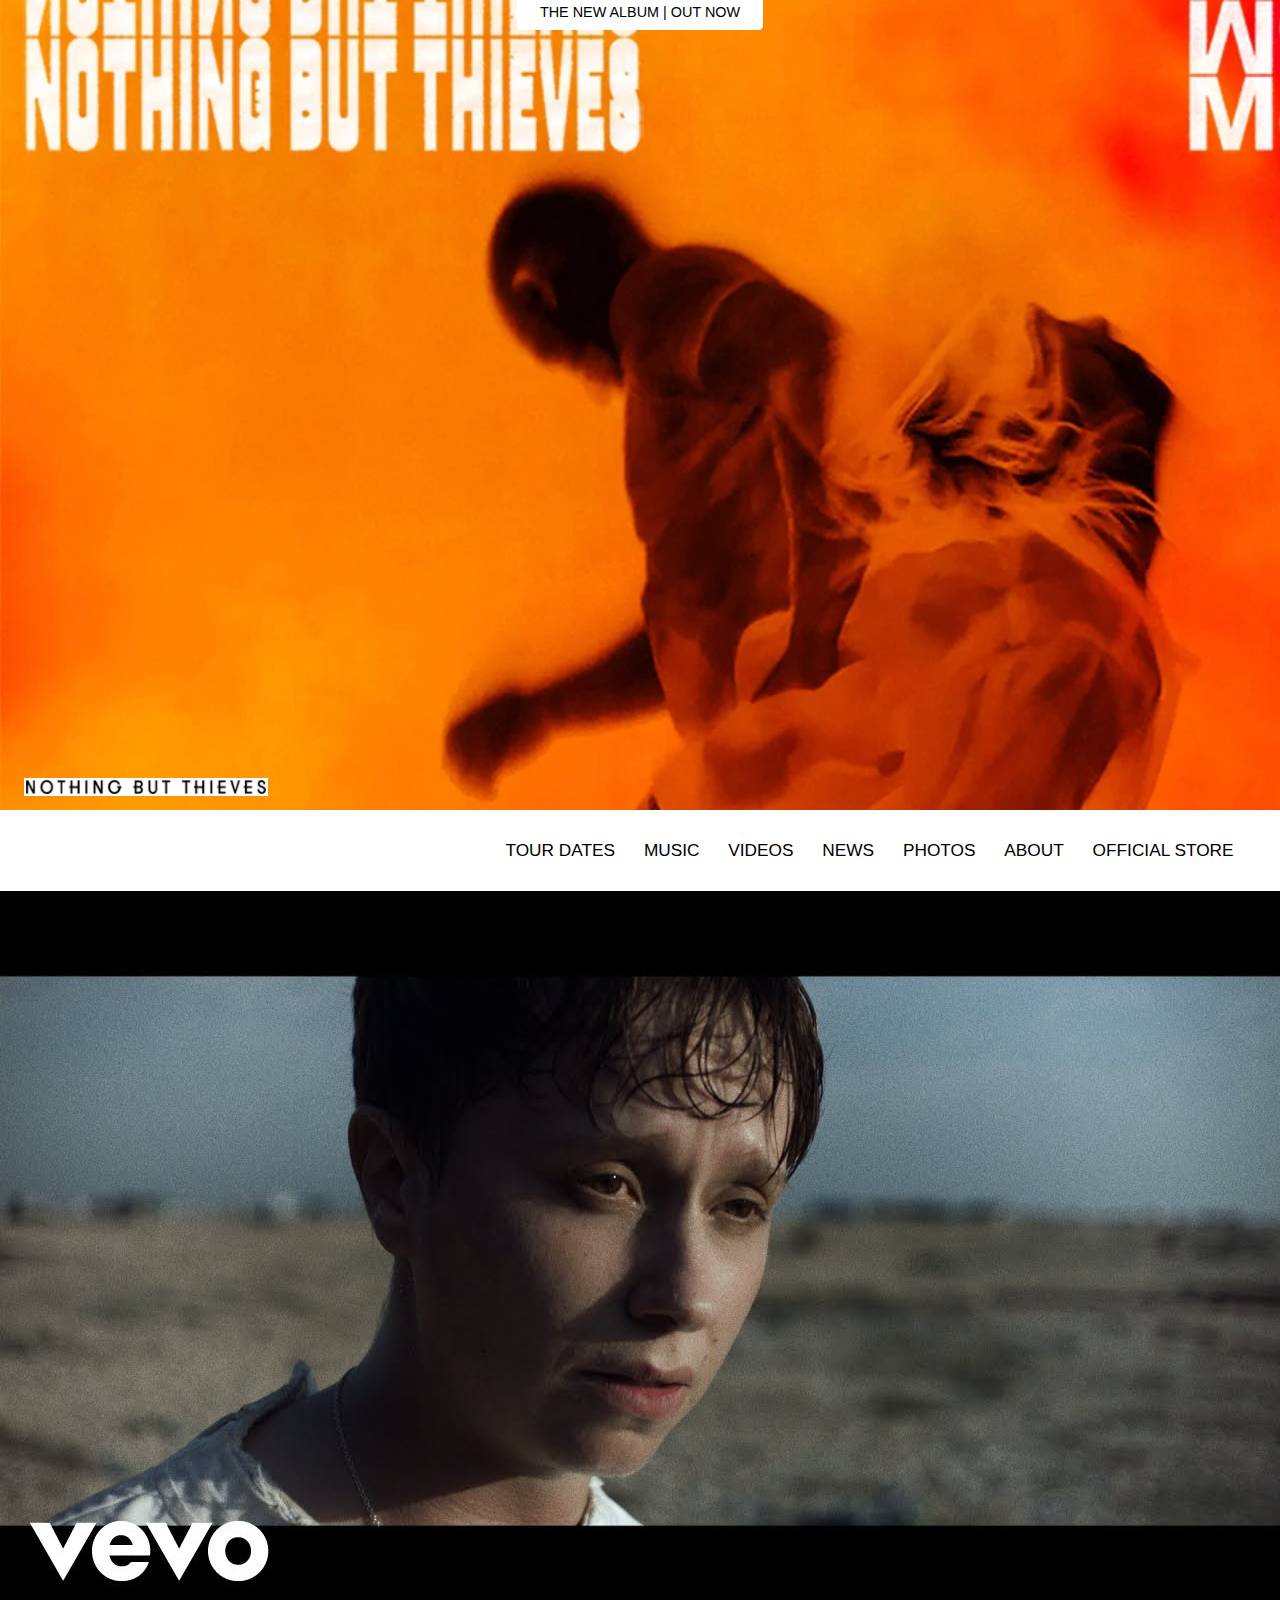
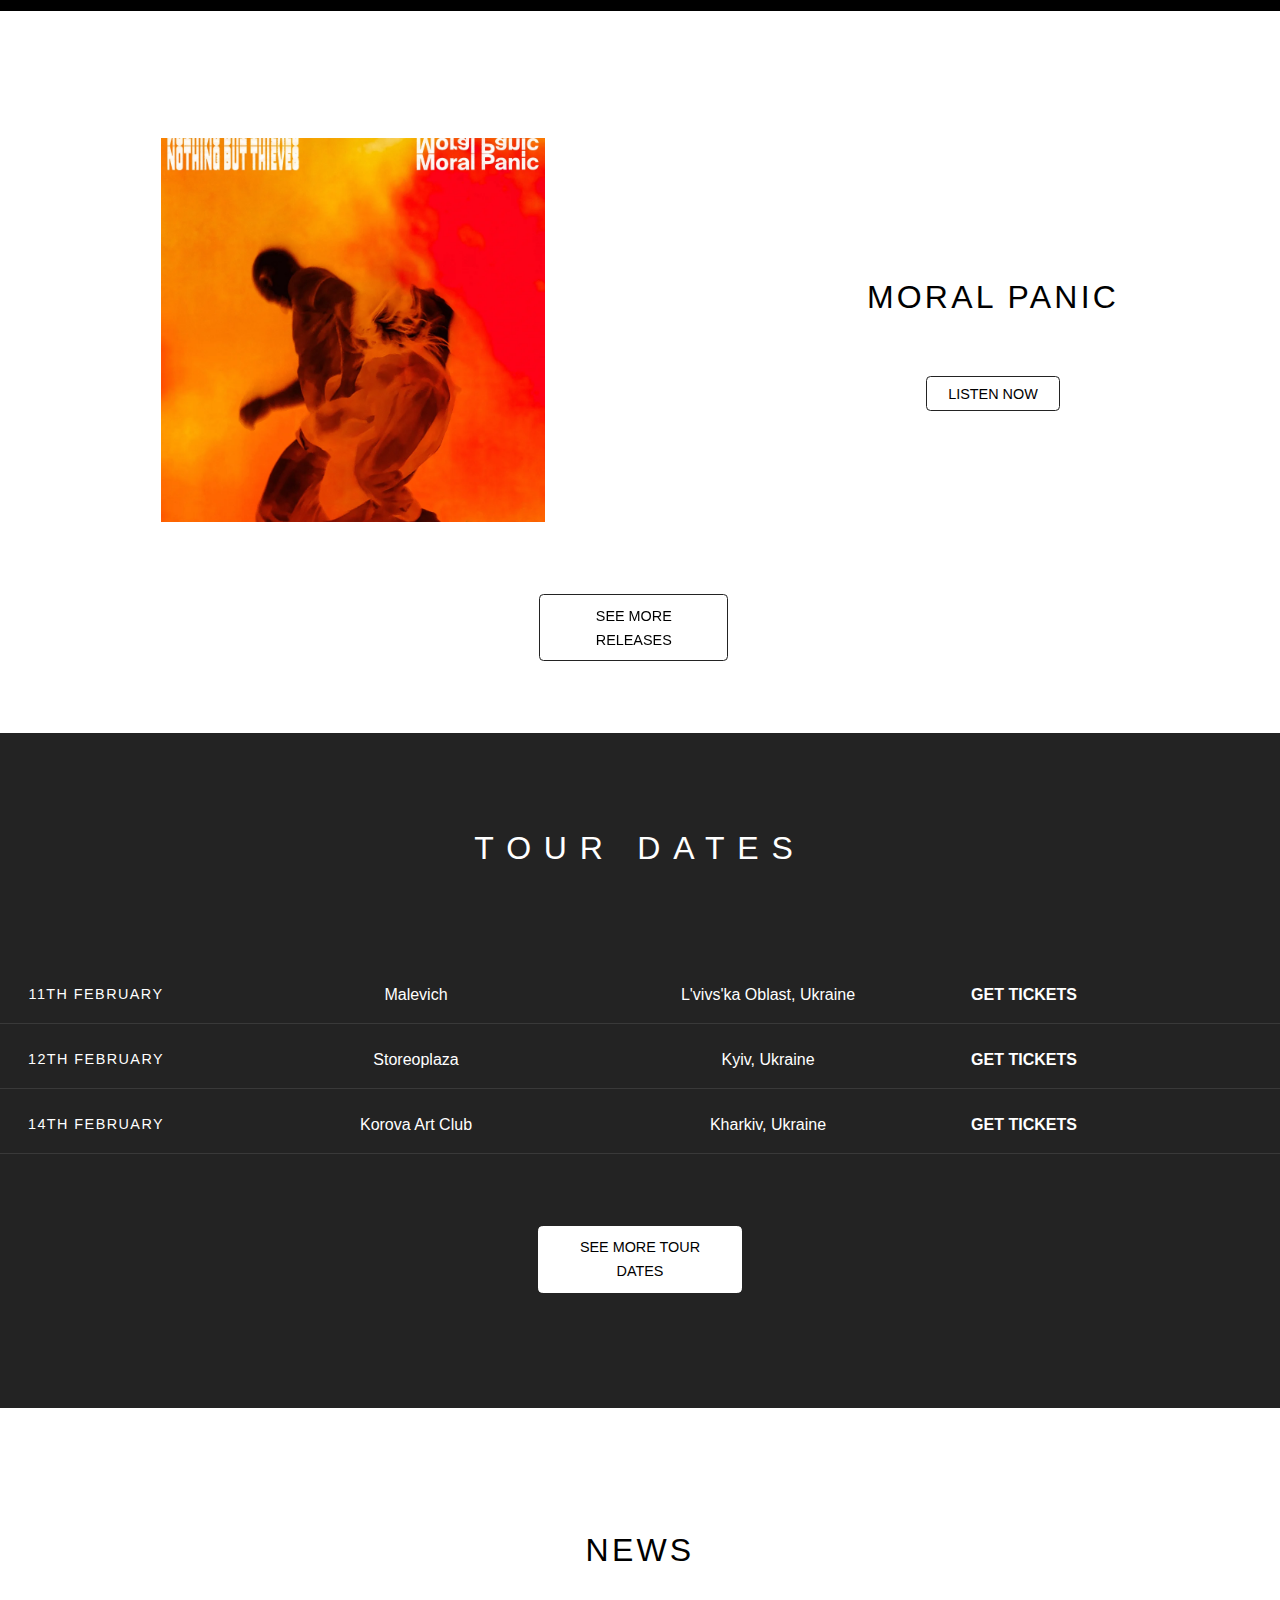
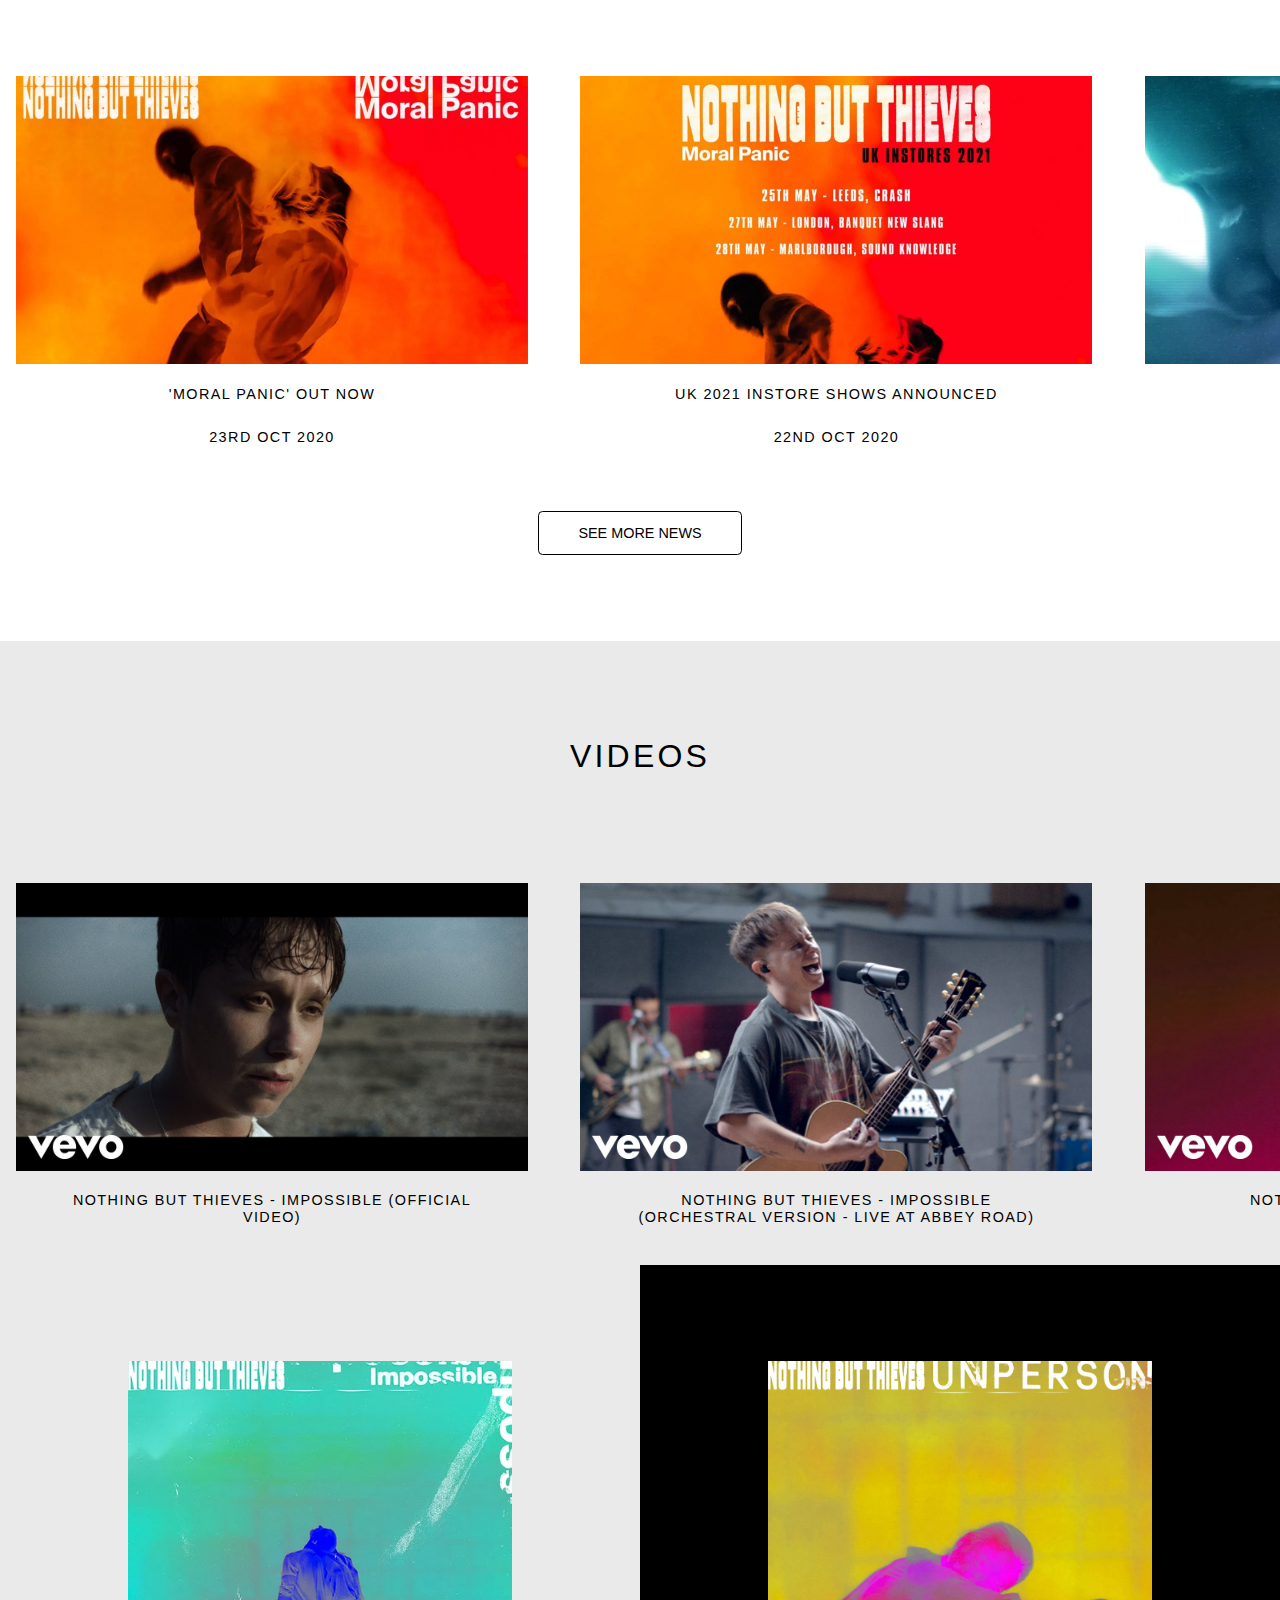
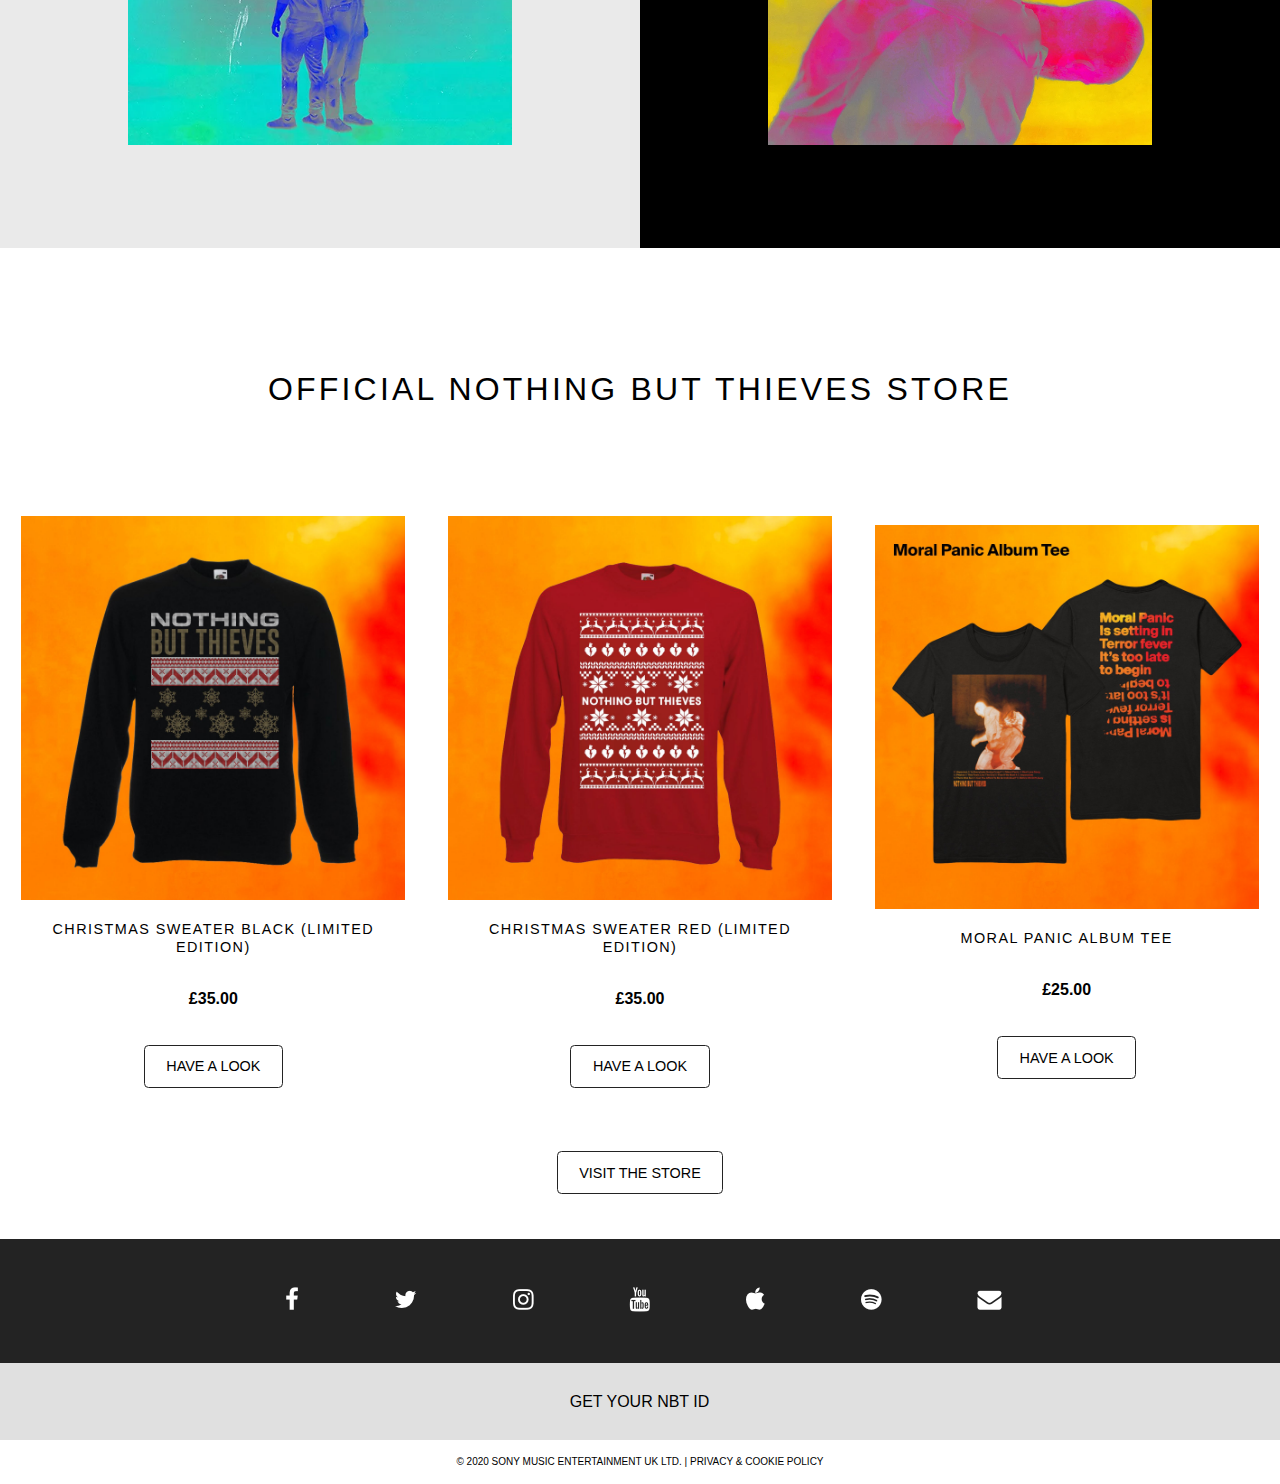
==== index.html @ bc72dc42 "Add files via upload" ====
<!doctype html>
<html lang="nl">
	
<head>
	<meta charset="UTF-8">
	<meta name="author" content="jouw naam">
	<meta name="viewport" content="width=device-width, initial-scale=1">
	
	<title>Nothing But Thieves | The Official Website</title>
	<link href="styles/style.css" rel="stylesheet">
	<link href="//db.onlinewebfonts.com/c/ab5835bc2eba54dbb5012336606a5edc?family=WoodfordBournePROW01-Rg" rel="stylesheet" type="text/css"/>
	<link href="//db.onlinewebfonts.com/c/a9fb206b2885ac22d2d6c9dc4a789ace?family=WoodfordBournePROW01-Light" rel="stylesheet" type="text/css"/>
</head>

<body>
	<main id="homepagina">
		<ul>
			<li><a href="#">THE NEW ALBUM | OUT NOW</a></li>
			<li><a href="#">LIVE AT THE WAREHOUSE TICKETS</a></li>
			<li><a href="#">MORAL PANIC TOUR TICKETS</a></li>
		</ul>
		<header>
			<a href="index.html"><img src="./images/logo.png" alt=""></a>
			<nav>
				<button></button>
				<ul>
				<li><a href="#">TOUR DATES</a></li>
				<li><a href="music.html">MUSIC</a></li>
				<li><a href="#">VIDEOS</a></li>
				<li><a href="#">NEWS</a></li>
				<li><a href="#">PHOTOS</a></li>
				<li><a href="#">ABOUT</a></li>
				<li><a href="#">OFFICIAL STORE</a></li>
			</ul>
			</nav>
		</header>
		<a href="#">
			<img src="./images/video-img.jpg" alt="">
		</a>
		<article>
			<img src="./images/moral-panic.webp" alt="">
				<div class="tekst-button">
					<h2 class="h2-home">MORAL PANIC</h2>
						<a href="#">LISTEN NOW</a>
				</div>
		</article>
		<a href="#">SEE MORE RELEASES</a>
		<section>
			<h2 class="h2-home">TOUR DATES</h2>
				<a href="#">
					<ul>
						<li><time datetime="2021-02-11">11TH FEBRUARY</time></li>
						<li>Malevich</li>
						<li>L'vivs'ka Oblast, Ukraine</li>
						<li>GET TICKETS</li>
					</ul>
				</a>
				<a href="#">
					<ul>
						<li><time datetime="2021-02-12">12TH FEBRUARY</time></li>
						<li>Storeoplaza</li>
						<li>Kyiv, Ukraine</li>
						<li>GET TICKETS</li>
					</ul>
				</a>
				<a href="#">
					<ul>
						<li><time datetime="2021-02-14">14TH FEBRUARY</time></li>
						<li>Korova Art Club</li>
						<li>Kharkiv, Ukraine</li>
						<li>GET TICKETS</li>
					</ul>
				</a>
				<a  class="tour-dates-more" href="#">SEE MORE TOUR DATES</a>
		</section>
		<section>
			<h2 class="h2-home">NEWS</h2>
				<div>
					<article>
						<img src="./images/news-moral-panic.webp" alt="">
							<h3>'MORAL PANIC' OUT NOW</h3>
								<time datetime="2020-10-23">23RD OCT 2020</time>
					</article>
					<article>
						<img src="./images/news-instore-shows.webp" alt="">
							<h3>UK 2021 INSTORE SHOWS ANNOUNCED</h3>
								<time datetime="2020-10-22">22ND OCT 2020</time>
					</article>
					<article>
						<img src="./images/news-phobia.webp" alt="">
							<h3>'PHOBIA' OUT NOW</h3>
								<time datetime="2020-10-16">16TH OCT 2020</time>
					</article>
					<article>
						<img src="./images/news-live.webp" alt="">
							<h3>'LIVE AT THE WAREHOUSE' LIVESTREAM SHOWS ON SALE NOW</h3>
								<time datetime="2020-10-12">12TH OCT 2020</time>
					</article>
					<article>
						<img src="./images/news-impossible.webp" alt="">
							<h3>IMPOSSIBLE (ORCHESTRAL VERSION - LIVE AT ABBEY ROAD)</h3>
								<time datetime="2020-10-02">2ND OCT 2020</time>
					</article>
					<article>
						<img src="./images/news-tour.webp" alt="">
							<h3>THE MORAL PANIC TOUR 2021 - GENERAL SALE NOW ON</h3>
								<time datetime="2020-09-18">18TH SEP 2020</time>
					</article>
				</div>
				<a class="link-more" href="#">SEE MORE NEWS</a>
		</section>
		<section>
			<h2 class="h2-home">VIDEOS</h2>
				<div>
					<article>
						<img src="./images/video-img.jpg" alt="">
							<h3>NOTHING BUT THIEVES - IMPOSSIBLE (OFFICIAL VIDEO)</h3>
					</article>
					<article>
						<img src="./images/videos-impossible.jpg" alt="">
							<h3>NOTHING BUT THIEVES - IMPOSSIBLE (ORCHESTRAL VERSION - LIVE AT ABBEY ROAD)</h3>
					</article>
					<article>
						<img src="./images/videos-unperson.jpg" alt="">
							<h3>NOTHING BUT THIEVES - UNPERSON</h3>
					</article>
					<article>
						<img src="./images/videos-real.jpg" alt="">
							<h3>NOTHING BUT THIEVES - REAL LOVE SONG</h3>
					</article>
					<article>
						<img src="./images/videos-is.jpg" alt="">
							<h3>NOTHING BUT THIEVES - IS EVERYBODY GOING CRAZY?</h3>
					</article>
					<article>
						<img src="./images/videos-particles.jpg" alt="">
							<h3>NOTHING BUT THIEVES - PARTICLES</h3>
					</article>
					<article>
						<img src="./images/videos-sorry.jpg" alt="">
							<h3>NOTHING BUT THIEVES - SORRY</h3>
					</article>
					<article>
						<img src="./images/videos-amsterdam.jpg" alt="">
							<h3>NOTHING BUT THIEVES - AMSTERDAM</h3>
					</article>
					<article>
						<img src="./images/videos-im.jpg" alt="">
							<h3>NOTHING BUT THIEVES - I'M NOT MADE BY DESIGN (LIVE AT BRIXTON ACADEMY)</h3>
					</article>
					<article>
						<img src="./images/videos-forever.jpg" alt="">
							<h3>NOTHING BUT THIEVES - FOREVER & EVER MORE</h3>
					</article>
					<article>
						<img src="./images/videos-amsterdam-live.jpg" alt="">
							<h3>NOTHING BUT THIEVES - AMSTERDAM (LIVE AT DINGWALLS)</h3>
					</article>
					<article>
						<img src="./images/videos-excuse.jpg" alt="">
							<h3>NOTHING BUT THIEVES - EXCUSE ME</h3>
					</article>
					<article>
						<img src="./images/videos-if.jpg" alt="">
							<h3>NOTHING BUT THIEVES - IF I GET HIGH</h3>
					</article>
					<article>
						<img src="./images/videos-trip.jpg" alt="">
							<h3>NOTHING BUT THIEVES - TRIP SWITCH</h3>
					</article>
					<article>
						<img src="./images/videos-itch.jpg" alt="">
							<h3>NOTHING BUT THIEVES - ITCH</h3>
					</article>
					<article>
						<img src="./images/videos-ban.jpg" alt="">
							<h3>NOTHING BUT THIEVES - BAN ALL THE MUSIC</h3>
					</article>
					<article>
						<img src="./images/videos-graveyard.jpg" alt="">
							<h3>NOTHING BUT THIEVES - GRAVEYARD WHISTLING</h3>
					</article>
				</div>
		</section>
		<div class="twee-images">
			<div class="img-een">
				<img src="./images/img-impossible.webp" alt="">
			</div>
			<div class="img-twee">
				<img src="./images/img-unperson.webp" alt="">
			</div>
		</div>
		<section>
			<h2 class="h2-home">OFFICIAL NOTHING BUT THIEVES STORE</h2>
				<ul>
					<li>
						<img src="./images/shop-kerst.jpg" alt="Zwarte kersttrui">
							<h3>CHRISTMAS SWEATER BLACK (LIMITED EDITION)</h3>
								<p>£35.00</p>
									<a href="#">HAVE A LOOK</a>
					</li>
					<li>
						<img src="./images/shop-kerst-rood.jpg" alt="Rode kersttrui">
							<h3>CHRISTMAS SWEATER RED (LIMITED EDITION)</h3>
								<p>£35.00</p>
									<a href="#">HAVE A LOOK</a>
					</li>
					<li>
						<img src="./images/shop-shirts.jpg" alt="Shirts">
							<h3>MORAL PANIC ALBUM TEE</h3>
								<p>£25.00</p>
									<a href="#">HAVE A LOOK</a>
					</li>
				</ul>
			<a class="link-more" href="#">VISIT THE STORE</a>
		</section>
		<script src="./scripts/script.js"></script>
	</main>
	<footer>
		<div><img src="./images/footer.png" alt="">
		</div>
		<a href="#">GET YOUR NBT ID</a>
		<p>© 2020 SONY MUSIC ENTERTAINMENT UK LTD. | PRIVACY & COOKIE POLICY</p>
	</footer>
</body>
	
</html>
---- styles/style.css ----
CSS Document
/* Voor alle pagina's */

*, *::after, *::before {
  box-sizing:border-box;  
  margin: 0;
  padding: 0;
}

/* font */

@font-face {
  font-family: "Woodford Bourne"; 
  src: url("//db.onlinewebfonts.com/t/ab5835bc2eba54dbb5012336606a5edc.eot"); 
  src: url("//db.onlinewebfonts.com/t/ab5835bc2eba54dbb5012336606a5edc.eot?#iefix") format("embedded-opentype"), 
  url("//db.onlinewebfonts.com/t/ab5835bc2eba54dbb5012336606a5edc.woff2") format("woff2"), 
  url("//db.onlinewebfonts.com/t/ab5835bc2eba54dbb5012336606a5edc.woff") format("woff"), 
  url("//db.onlinewebfonts.com/t/ab5835bc2eba54dbb5012336606a5edc.ttf") format("truetype"), 
  url("//db.onlinewebfonts.com/t/ab5835bc2eba54dbb5012336606a5edc.svg#WoodfordBournePROW01-Rg") format("svg"); }

  @font-face {font-family: "Woodford Bourne Thin"; 
    src: url("//db.onlinewebfonts.com/t/a9fb206b2885ac22d2d6c9dc4a789ace.eot"); 
    src: url("//db.onlinewebfonts.com/t/a9fb206b2885ac22d2d6c9dc4a789ace.eot?#iefix") format("embedded-opentype"), 
    url("//db.onlinewebfonts.com/t/a9fb206b2885ac22d2d6c9dc4a789ace.woff2") format("woff2"), 
    url("//db.onlinewebfonts.com/t/a9fb206b2885ac22d2d6c9dc4a789ace.woff") format("woff"), 
    url("//db.onlinewebfonts.com/t/a9fb206b2885ac22d2d6c9dc4a789ace.ttf") format("truetype"), 
    url("//db.onlinewebfonts.com/t/a9fb206b2885ac22d2d6c9dc4a789ace.svg#WoodfordBournePROW01-Light") format("svg"); }

/* einde font */

/* body */

body {
  font-family: 'Woodford Bourne', sans-serif;
  color: black;
  font-size: 1em;
  font-weight: 400;
  position: relative;
  text-align: center;
  line-height: 1.5em;
  -webkit-font-smoothing: antialiased;
  margin: 0;
}

/* einde body */

/* begin header */

#homepagina header {
  position: sticky;
  top: 0;
  display: flex;
  justify-content: space-between;
  align-items: center;
  width: 100vw;
  background: white;
  height: 9vh;
}

header {
  position: fixed;
  top: 0;
  display: flex;
  justify-content: space-between;
  align-items: center;
  width: 100vw;
  background: white;
  height: 9vh;
}

header img {
  max-width: 70vw;
  margin: 1.5em 1.5em 1.5em 1.5em;
}

/* begin nav */

nav ul {
  position: fixed;
  top: 0;
  left: 0;
  width: 100%;
  height: 100%;
  transform:translateX(100%);
  transition: 0.5s;
  display: flex;
  flex-direction: column;
  justify-content: center;
  margin: 0;
  padding: 0;
  background: white;
}

nav button {
  background: none;
  background-image: url('../images/SVG/Button.svg');
  background-repeat: no-repeat;
  border: none;
  appearance: none;
  cursor: pointer;
  position: fixed;
  top: 2vh;
  right: 3vh;
  height: 5vh;
  width: 10vw;
  z-index: 1;
}

nav a {
  display: block;
  line-height: 100%;
  font-size: 1.2em;
  margin: 0.4rem auto;
  padding: 0.5em 0;
}

nav.toonNav ul {
  transform:translateX(0%);
  transition: 0.5s;
}

nav.toonNav button {
  background-image: url('../images/SVG/Kruis.svg');
}

/* codepen Mediaqueries oefening 3 geraadpleegd voor de nav */
/* einde nav */

/* einde header */

a {
  text-decoration: none;
  color: black;
}

img, video {
  max-width: 100%;
  height: auto;
  }

h3 {
  letter-spacing: 0.1em;
  font-family: 'Woodford Bourne Thin', sans-serif;
  font-size: 0.9em;
  font-weight: normal;
  padding: 1em 0 1em 0;
  line-height: 1.22em;
  max-width: 80%;
  text-align: center;
  align-items: center;
  margin: auto;
  margin-bottom: 0.5em;
}

 /* time, datum */

time {
  letter-spacing: 0.1em;
  font-family: 'Woodford Bourne Thin', sans-serif;
  font-size: 0.9em;
  font-weight: normal;
  padding: 1em 0 1em 0;
  line-height: 1.22em;
  max-width: 80%;
  text-align: center;
  align-items: center;
  margin: auto;
  margin-bottom: 0.5em;
}

/* einde time, datum */ 

/* home pagina */

.h2-home {
  letter-spacing: 0.1em;
  font-family: 'Woodford Bourne Thin', sans-serif;
  font-size: 2em; 
  font-weight: lighter;
  padding: 3em 0 2.5em 0;
  line-height: 1.22em;
}

/* slider */

#homepagina > ul:nth-of-type(1) {
  width: 100%;
  overflow-x: scroll;
  white-space: nowrap;
  display: block;
  max-width: 100%;
  padding: 0;
  margin: 0;
}

#homepagina > ul:nth-of-type(1) li {
  height: 90vh;
  display: inline-block;
  margin: 0;
  vertical-align: top;
/* Het element is uitgelijnd met de bovenkant van het hoogste element op de lijn 
Bron:  https://www.w3schools.com/cssref/pr_pos_vertical-align.asp*/
  align-items: center;
}

#homepagina > ul:nth-of-type(1) li a {
  font-family: 'Woodford Bourne Thin', sans-serif;
  border: solid 0.0625em white;
  border-radius: 0.3125em;
  padding: 0.6em 1.5em;
  font-size: 0.9em;
  background: white;
  color: black;
}

#homepagina > ul:nth-of-type(1) li:nth-of-type(1) {
  width: 100%;
  background: url('../images/slider-3.webp');
  background-size: cover;
  background-repeat: no-repeat;
}

#homepagina > ul:nth-of-type(1) li:nth-of-type(2) {
  width: 100%;
  background: url('../images/slider-2.webp');
  background-size: cover;
  background-repeat: no-repeat;
}

#homepagina > ul:nth-of-type(1) li:nth-of-type(3) {
  width: 100%;
  background: url('../images/slider-1.webp');
  background-size: cover;
  background-repeat: no-repeat;
}

/* einde slider */

/* video img */

#homepagina a:nth-of-type(1) img{
  padding: 0 0 7.5em;
}
/* einde video img */

/* homepagina moral panic */

#homepagina > article:nth-of-type(1) img {
  width: 80%;
}

#homepagina > article:nth-of-type(1) h2 {
  margin: 0.75em 0 2em 0;
  padding: 0;
}

#homepagina > article:nth-of-type(1) a {
  font-family: 'Woodford Bourne Thin', sans-serif;
  border: solid 0.0625em #232323;
  border-radius: 0.3125em;
  padding: 0.6em 1.5em;
  font-size: 0.9em;
  margin: 1.25em 0 3.125em 0;
}

/* einde homepagina moral panic */

/* homepagina tour dates */

#homepagina > section:nth-of-type(1) li {
  padding-bottom: 0.5em;
  margin-left: -2em;
}

#homepagina > section:nth-of-type(1) ul li:nth-of-type(4) {
  font-weight: 700;
}


#homepagina section:nth-of-type(4) a {
  display: inline-block;
  max-width: 11em;
  font-family: 'Woodford Bourne Thin', sans-serif;
  border: solid 0.0625em #232323;
  border-radius: 0.3125em;
  padding: 0.6em 1.5em;
  font-size: 0.9em;
  margin: 1.25em 0 3.125em 0;
}

#homepagina > a:nth-of-type(2) {
  font-family: 'Woodford Bourne Thin', sans-serif;
  border: solid 0.0625em #232323;
  border-radius: 0.3125em;
  padding: 0.6em 1.5em;
  font-size: 0.9em;
  display: block;
  position: relative;
  left: 25vw;
  margin: 5em 0;
  width: 10em;
}

.tour-dates-more {
  font-family: 'Woodford Bourne Thin', sans-serif;
  border: solid 0.0625em white;
  border-radius: 0.3125em;
  padding: 0.6em 1.5em;
  font-size: 0.9em;
  background: white;
  color: black;
}

.link-more {
  display: flex;
  flex-direction: column;
  justify-content: center;
  align-content: center;
  align-items: center;
  max-width: 11em;
  font-family: 'Woodford Bourne Thin', sans-serif;
  border: solid 0.0625em black;
  border-radius: 0.3125em;
  padding: 0.6em 1.5em;
  font-size: 0.9em;
  margin: 2em auto;
  margin-bottom: 6em;
}

ul {
    list-style-type: none;
  }

#homepagina section:nth-of-type(4) ul {
  padding: 0;
  margin: 0;
}

 li{
  overflow: hidden;
  padding-left: 0;
}

#homepagina > section:nth-of-type(2) div, #homepagina > section:nth-of-type(3) div {
  overflow-x: scroll;
  white-space: nowrap;
  display: block;
  flex-direction: column;
  width:100%;
  max-width: 100vw;
  padding: 0 0 1em 0;
}

#homepagina > section:nth-of-type(3) {
  background: rgb(234, 234, 234);
}

.videos img {
  width: 90%;
}

.img-een {
  background: rgb(234, 234, 234);
}

.img-een img {
  margin: 8em 2em 6em 2em;
  max-width: 80%;
}

.img-twee {
  background: black;
}

.img-twee img {
  margin: 6em 2em 6em 2em;
  max-width: 80%;
}

#homepagina > section:nth-of-type(3) div article {
  display: inline-block;
  margin: 0 2em;
  vertical-align: top;
  align-items: center;
  margin-left: 1em;
}

#homepagina section:nth-of-type(2) article, #homepagina section:nth-of-type(3) article {
  display: inline-block;
  margin: 0 2em;
  vertical-align: top;
  align-items: center;
  margin-left: 1em;
}

#homepagina section:nth-of-type(2) article img, #homepagina section:nth-of-type(3) article img {
  max-width: 100%;
}

#homepagina section:nth-of-type(2) article h3, #homepagina section:nth-of-type(3) article h3 {
  white-space: initial;
}

::-webkit-scrollbar {
  width: 0.5em;
}

::-webkit-scrollbar-thumb {
  background: #232323;
}

::-webkit-scrollbar-track {
  background: white;
}

#homepagina section:nth-of-type(4) p {
  font-weight: bold;
  font-size: 1em;
}

footer {
  position: static;
  bottom: 0;
  right: 0;
  left: 0;
}
footer div {
  background: #232323;
  width: 100%;
}

.footer img {
  border: none;
}

footer a {
  background: #e0e0e0;
  max-width: 100%;
  text-align: center;
  display: flex;
  justify-content: center;
  align-items: center;
  padding: 27px 30px 26px 29px;
  font-size: 1em;
  font-style: normal;
  font-weight: 400;
}

footer p {
  text-align: center;
  font-size: 0.625em;
}

/* music pagina */

.onder-elkaar {
  display: flex;
  flex-direction: column;
  align-items: center;
}

#music-pagina > section:nth-of-type(1) {
  background: rgb(234, 234, 234);
  text-align: center;
  border-bottom: 1px solid #695340;
}

#music-pagina > section:nth-of-type(1) img {
  max-width: 80%;
}

#music-pagina > section:nth-of-type(2) {
  background: rgb(234, 234, 234);
  text-align: center;
}

#music-pagina > section:nth-of-type(2) img {
  max-width: 80%;
}

#music-pagina > section:nth-of-type(2) article {
  border-bottom: 1px solid #695340;
}

.h2-music {
  letter-spacing: 0.4em;
  font-family: 'Woodford Bourne Thin', sans-serif;
  font-size: 2em;
  font-weight: normal;
  padding: 5em 0 2.5em 0;
  line-height: 1.22em;
}

.h2-music-kleiner {
  letter-spacing: 0.1em;
  font-family: 'Woodford Bourne Thin', sans-serif;
  font-size: 1.9em;
  font-weight: normal;
  padding: 0;
  margin: 0.75em 0 2em 0;
  line-height: 1.22em;
}

.listen-music {
  font-family: 'Woodford Bourne Thin', sans-serif;
  border: solid 0.0625em #232323;
  border-radius: 0.3125em;
  padding: 0.6em 1.5em;
  font-size: 0.9em;
  margin: 1.25em 0 3.125em 0;
  background: white;
  max-width: 11em;
}

#music-pagina section:nth-of-type(1) img {
  width: 80vw;
}

ol {
  align-items: center;
  padding: 0 0 1.25em 0;
  font-family: 'Woodford Bourne', sans-serif;
  font-style: normal;
  font-size: 0.94em;
  font-weight: 400;
}

ol li {
  list-style-position: inside;
}

#music-pagina section {
  background: rgb(234, 234, 234);
  display: block;
}

#music-pagina section:nth-of-type(1) article {
  display: flex;
  flex-wrap: wrap;
  align-items: center;
  margin-bottom: 1em;
}

@media (max-width: 991px) {
 
  #homepagina header {
  position: fixed;
  top: 0;
  display: flex;
  justify-content: space-between;
  align-items: center;
  width: 100vw;
  background: white;
  height: 9vh;
  }

  /* homepagina tour dates */

  #homepagina > section:nth-of-type(1) {
    display: flex;
    flex-direction: column;
    width: 100%;
    background: #232323;
    color: white;
    font-family: 'Woodford Bourne', sans-serif;
    font-weight: 400;
    height: 110vh;
  }

  #homepagina > section:nth-of-type(1) ul {
    color: white;
    max-width: 100%;
    border-bottom: 0.001em solid rgba(124, 124, 124, 0.25);
  }

  /* einde homepagina tour dates */

  #music-pagina section:nth-of-type(1) article {
    justify-content: center;
    align-content: space-between;
  }

  #music-pagina section:nth-of-type(2) article {
    display: flex;
    flex-direction: column;
    justify-content: center;
    align-content: space-between;
    align-items: center;
    margin-bottom: 1em;
  }

  #homepagina > article:nth-of-type(1) {
    display: flex;
    flex-direction: column;
    justify-content: center;
    align-content: space-between;
    align-items: center;
    margin-bottom: 1em;
  }

  #music-pagina section:nth-of-type(2) img {
    min-width: 50vw;
  }

  #homepagina > article:nth-of-type(1) img {
     min-width: 50vw;
  }  

  #homepagina section:nth-of-type(2) article, #homepagina section:nth-of-type(3) article {
    width: 90%;
  }

  .twee-images {
    display: flex;
    flex-direction: column;
  }

  #homepagina section:nth-of-type(4) ul {
    display: flex;
    flex-direction: column;
    justify-content: center;
    align-content: center;
    align-items: center;
  }

  #homepagina section:nth-of-type(4) img {
    max-width: 85%;
  }

  .tour-dates-more {
    display: flex;
    flex-direction: column;
    justify-content: center;
    align-content: center;
    align-items: center;
    margin: auto; 
    max-width: 11em;
  }

  #homepagina > ul:nth-of-type(1) li a {
    display: flex;
    flex-flow: column wrap;
    justify-content: center;
    align-content: center;
    align-items: center;
  }

  .footer-img {
    min-width: 100%;
  }

  #music-pagina section:nth-of-type() img {
    min-width: 50vw;
  }
}

@media (min-width: 992px) {
  header img {
    padding-left: 2em;
  }

  /* begin nav */
  
  nav {
    order: 0;
    padding-right: 2em;
  }
  
  nav button {
   display: none; 
  }
  
  nav ul {
    position: relative;
    transform:translateX(0);
    display: flex;
    flex-direction: row;
    justify-content: space-between;
    background: none;
    padding: 0;
    font-size: 0.9em;
  }

  nav ul li {
    padding: 1em;
  }

  /* codepen Mediaqueries oefening 3 geraadpleegd voor de nav */
  /* einde nav */

  /* homepagina tour dates */

  #homepagina section:nth-of-type(1) {
    background: #232323;
    color: white;
    height: 75vh;
  }

  #homepagina section:nth-of-type(1) h2 {
    letter-spacing: 0.4em;
  }

  #homepagina section:nth-of-type(1) ul {
    color: white;
    display: flex;
    flex-direction: row;
    font-family: 'Woodford Bourne', sans-serif;
    font-weight: 400;
    padding: 0.5em 0;
    border-bottom: 0.001em solid rgba(124, 124, 124, 0.25);
  }

  #homepagina section:nth-of-type(1) ul li:nth-of-type(1) {
    width: 20%;
    order: 1;
  }

  #homepagina section:nth-of-type(1) ul li:nth-of-type(2) {
    width: 35%;
    order: 2;
  }

  #homepagina section:nth-of-type(1) ul li:nth-of-type(3) {
    width: 25%;
    order: 3;
  }

  #homepagina section:nth-of-type(1) ul li:nth-of-type(4) {
    width: 20%;
    order: 4;
  }

  /* einde homepagina tour dates */


  #homepagina > ul:nth-of-type(1) li:nth-of-type(1) {
    width: 100%;
    background: url('../images/slider1-landscape.webp');
    background-size: cover;
    background-repeat: no-repeat;
  }
  
  #homepagina > ul:nth-of-type(1) li:nth-of-type(2) {
    width: 100%;
    background: url('../images/slider2-landscape.jpg');
    background-size: cover;
    background-repeat: no-repeat;
  }
  
  #homepagina > ul:nth-of-type(1) li:nth-of-type(3) {
    width: 100%;
    background: url('../images/slider3-landscape.webp');
    background-size: cover;
    background-repeat: no-repeat;
  }

  #homepagina > article:nth-of-type(1) {
    display: flex;
    flex-direction: row;
    justify-content: space-around;
    align-content: center;
    align-items: center;
    margin-bottom: 1em;
  }

  #homepagina > article:nth-of-type(1) img {
    max-width: 30%;
  }

  #homepagina > a:nth-of-type(1) img{
    min-width: 100%;
  }

  #homepagina > a:nth-of-type(2) {
    display: block;
    left: calc(50% - 7em);
  }

  .tour-dates-more {
    display: flex;
    flex-direction: column;
    justify-content: center;
    align-content: center;
    align-items: center;
    margin: auto;
    margin-top: 5em;
    max-width: 11em;
  }

  .twee-images {
    width: 100%;
    height: auto;
    display: flex;
    flex-direction: row;
    flex-wrap: nowrap;
    justify-content: center;
    align-content: center;
  }

  .img-een, .img-twee {
    width: 80%;
  }

  .twee-images img {
    width: 60%;
    margin: 6em 2em 6em 2em;
  }

  #homepagina section:nth-of-type(2) article, #homepagina section:nth-of-type(3) article {
    width: 40%; 
  }

  section:nth-of-type(6) img{
    max-width: 40%;
    margin: 1em 1em 1em 1em;
  }

  #homepagina section:nth-of-type(4) ul {
    display: flex;
    flex-direction: row;
    justify-content: center;
    align-content: center;
    align-items: center;
  }

  #homepagina section:nth-of-type(4) img {
    max-width: 90%;
  }

  #music-pagina section:nth-of-type(1) article {
    width: 90%;
    justify-content: space-around;
    align-content: center;
    padding: 2rem 1rem 2rem;
  }

  #music-pagina section:nth-of-type(2) article {
    width: 90%;
    display: flex;
    flex-direction: row;
    justify-content: space-around;
    align-content: center;
    align-items: center;
    margin-bottom: 1em;
    padding: 2rem 1rem 2rem;
  }

  #music-pagina section:nth-of-type(1) img {
    max-width: 30%;
  }

  #music-pagina section:nth-of-type(2) img {
    max-width: 30%;
  }

  .onder-elkaar{
    max-width: 18%;
    min-width: 18%;
  }
}
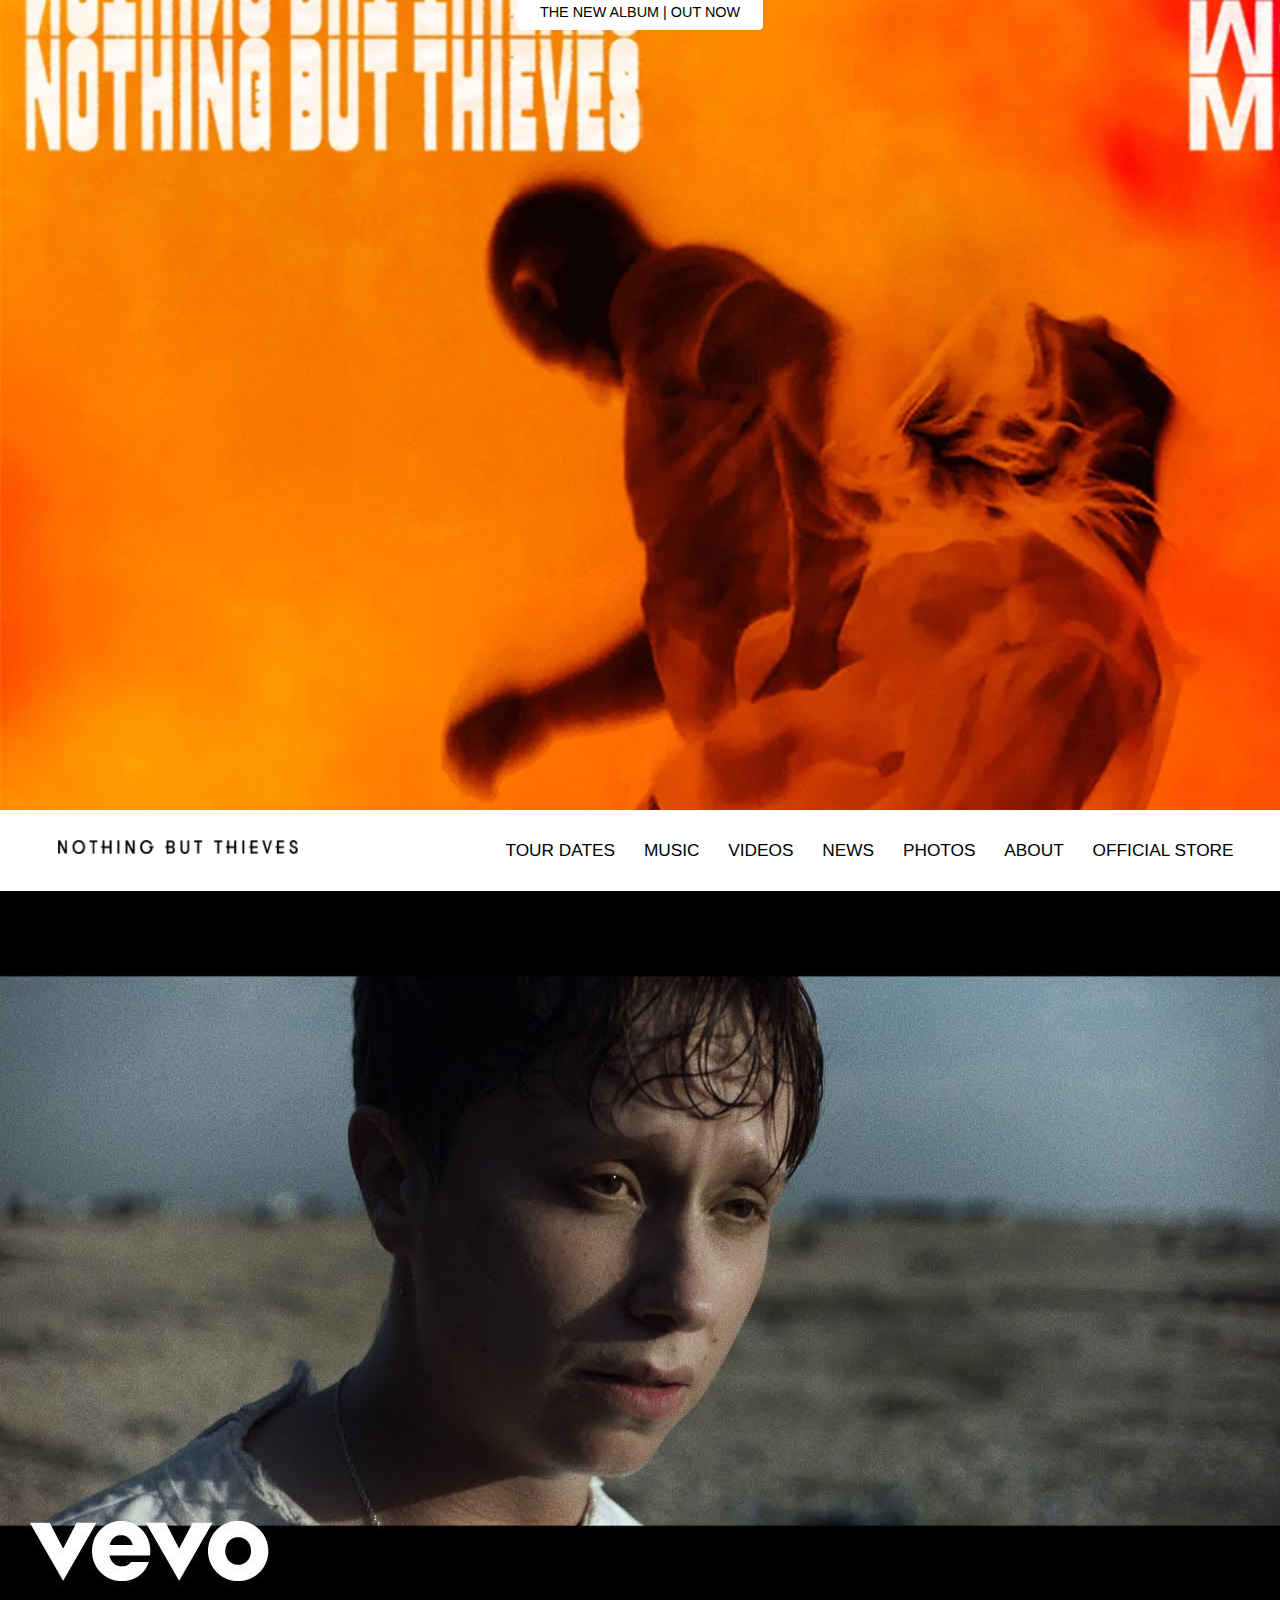
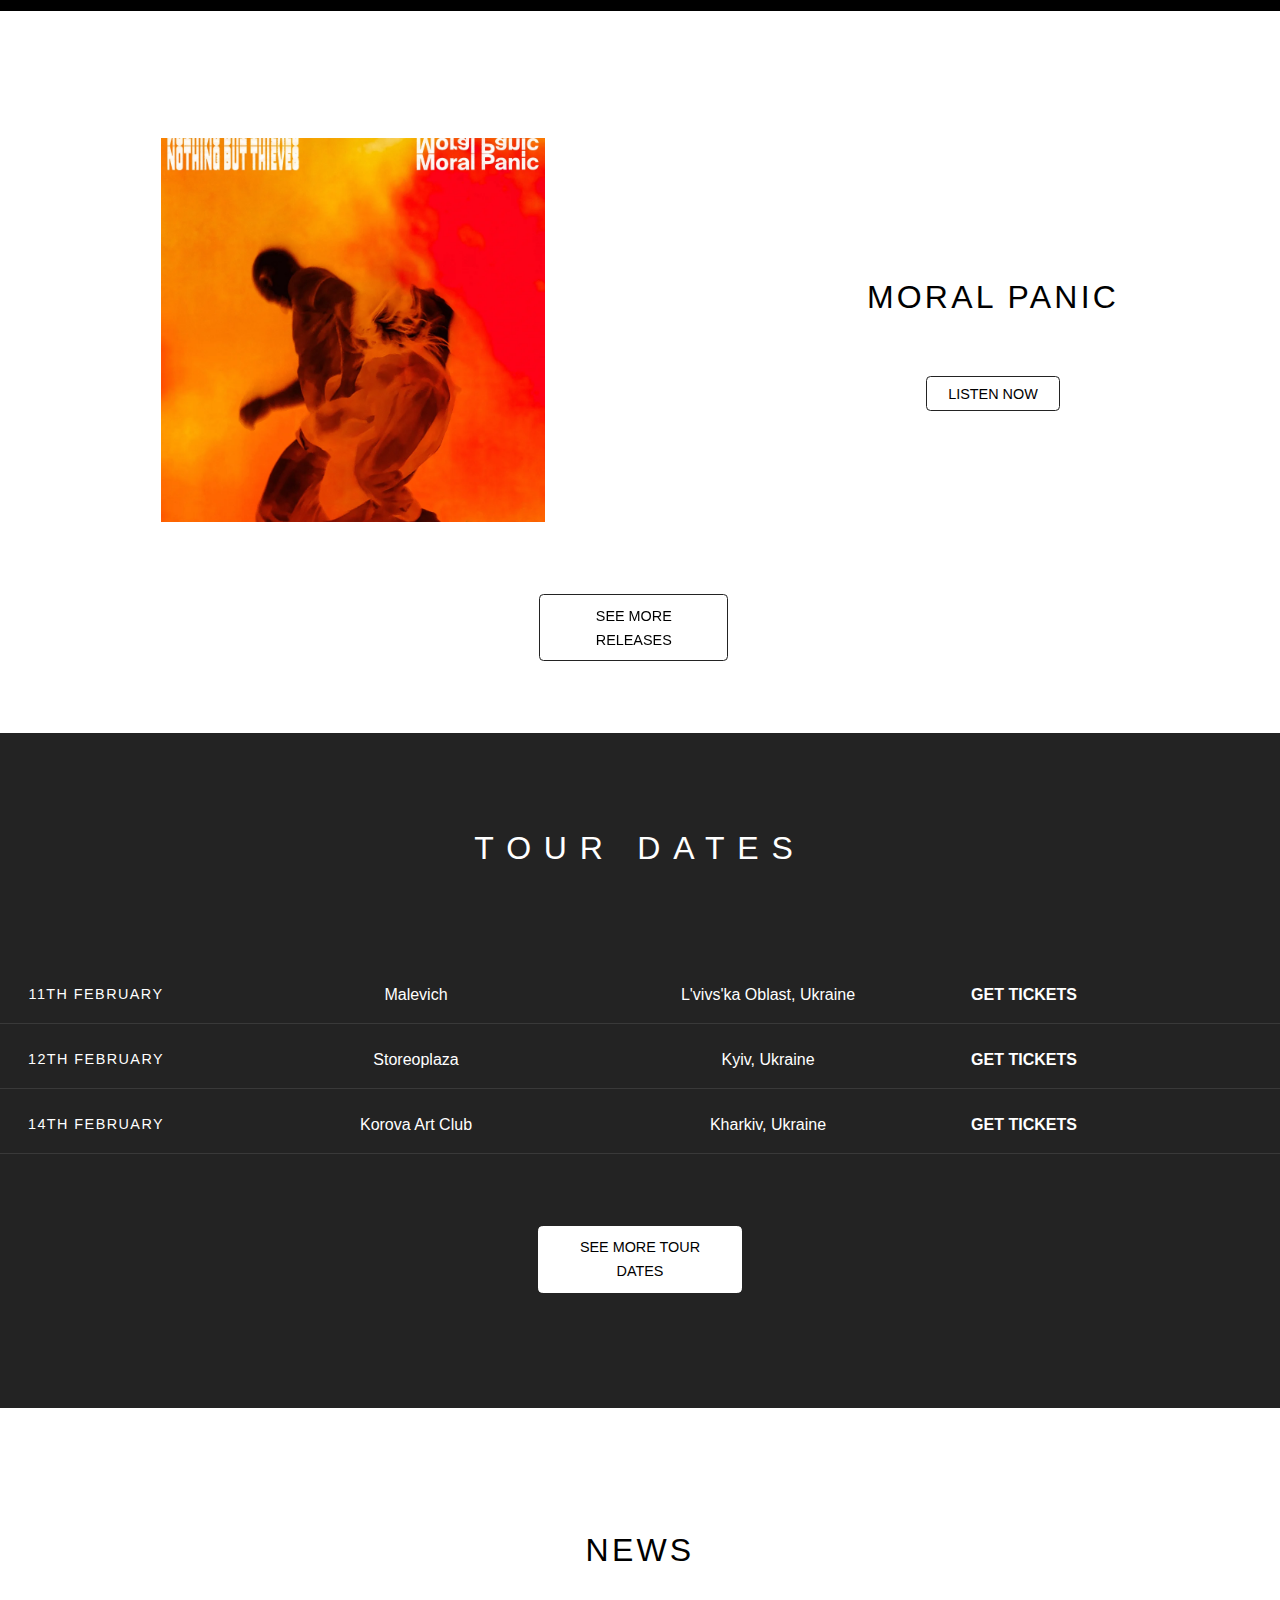
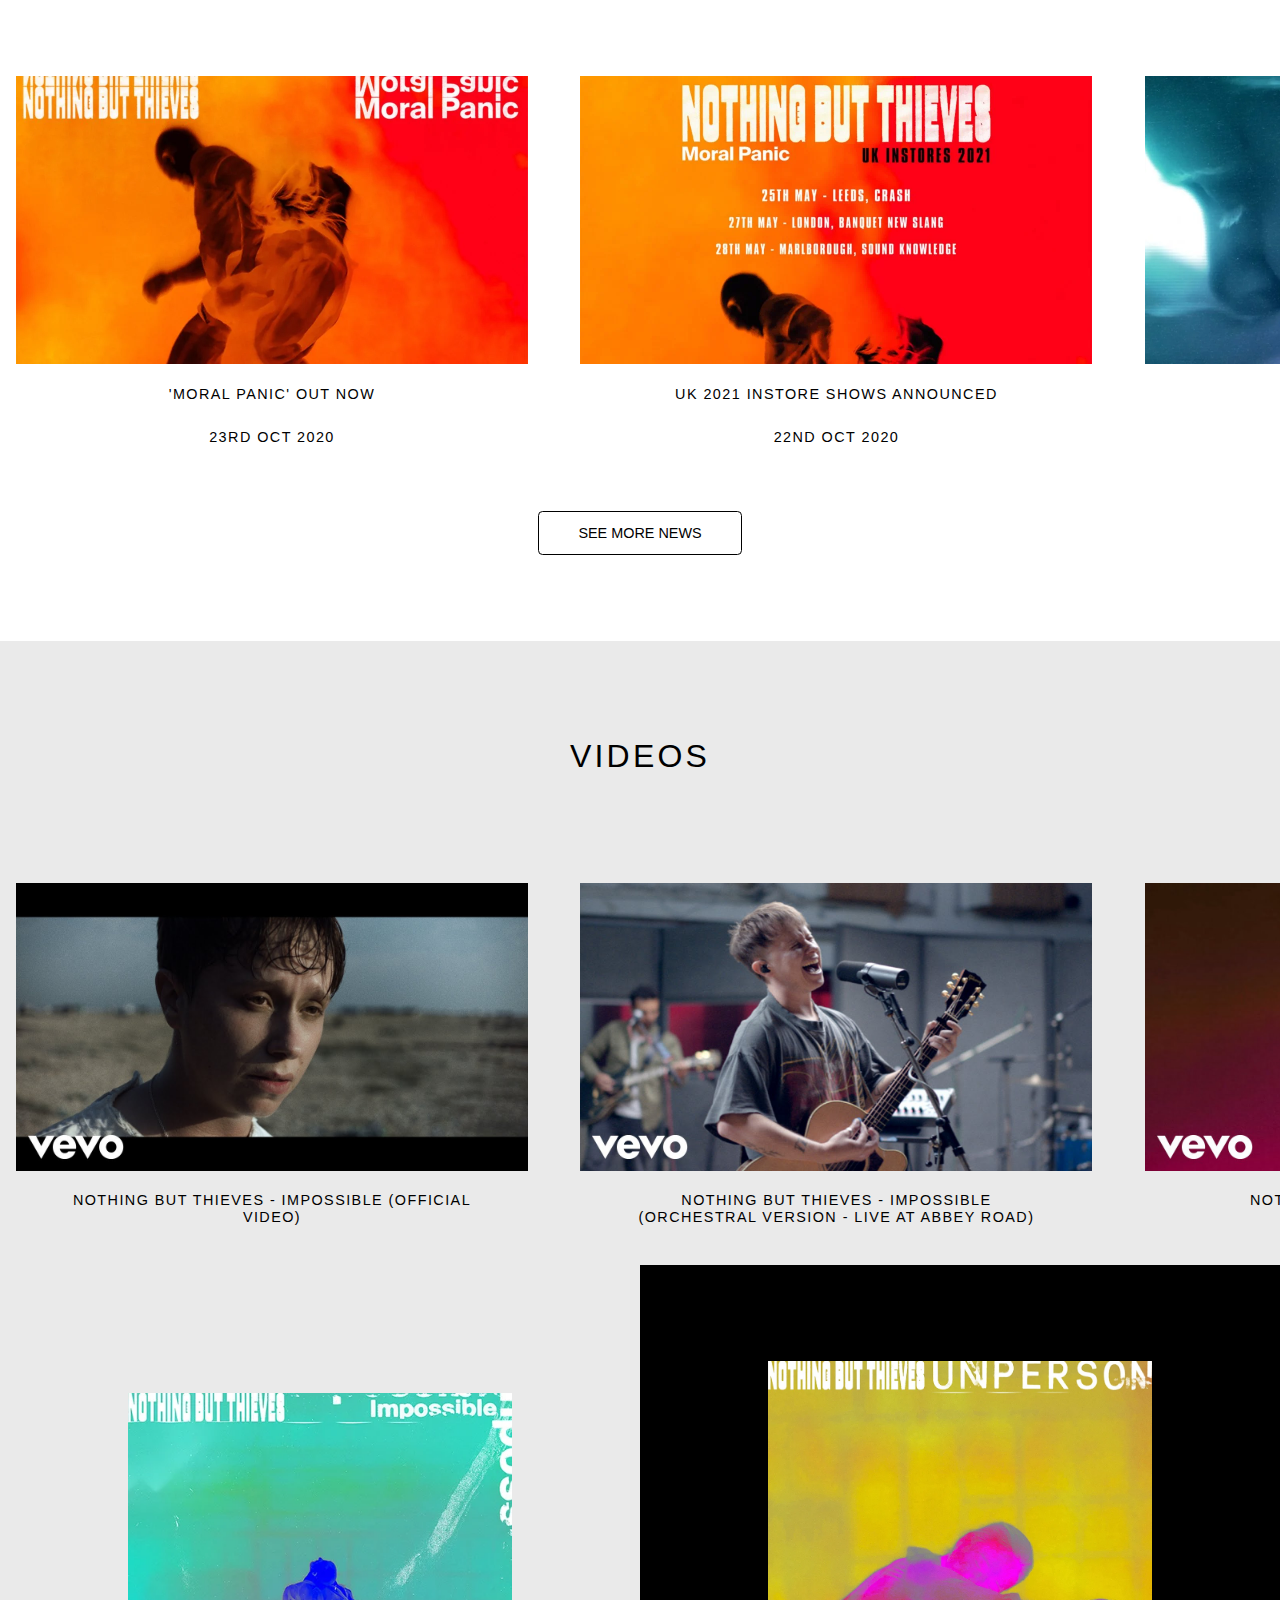
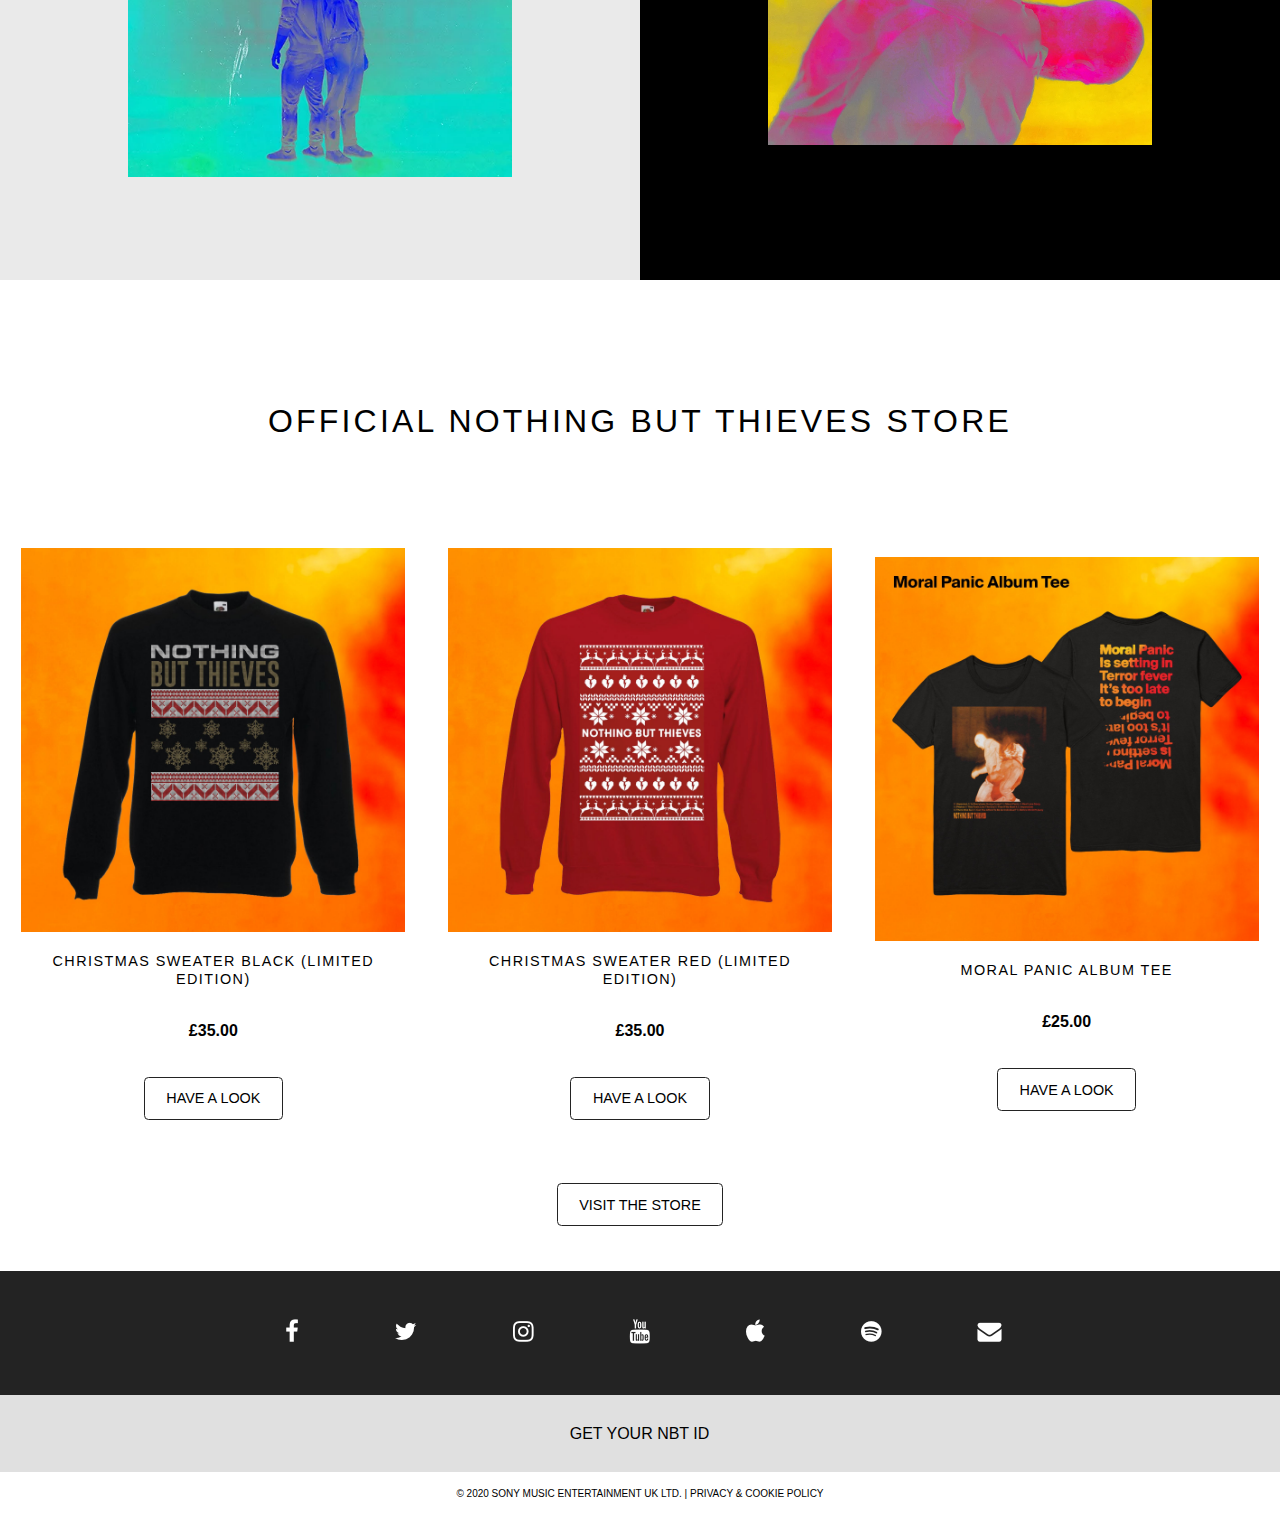
==== commit 9f242c2e: "Add files via upload" ====
--- a/index.html
+++ b/index.html
@@ -183,10 +183,10 @@
 				</div>
 		</section>
 		<div class="twee-images">
-			<div class="img-een">
+			<div>
 				<img src="./images/img-impossible.webp" alt="">
 			</div>
-			<div class="img-twee">
+			<div>
 				<img src="./images/img-unperson.webp" alt="">
 			</div>
 		</div>
--- a/styles/style.css
+++ b/styles/style.css
@@ -238,7 +238,7 @@
 
 /* video img */
 
-#homepagina a:nth-of-type(1) img{
+#homepagina > a:nth-of-type(1) img{
   padding: 0 0 7.5em;
 }
 /* einde video img */
@@ -359,20 +359,20 @@
   width: 90%;
 }
 
-.img-een {
+.twee-images div:nth-of-type(1) {
   background: rgb(234, 234, 234);
 }
 
-.img-een img {
+.twee-images div:nth-of-type(1) img {
   margin: 8em 2em 6em 2em;
   max-width: 80%;
 }
 
-.img-twee {
+.twee-images div:nth-of-type(2) {
   background: black;
 }
 
-.img-twee img {
+.twee-images div:nth-of-type(2) img {
   margin: 6em 2em 6em 2em;
   max-width: 80%;
 }
@@ -797,7 +797,7 @@
     align-content: center;
   }
 
-  .img-een, .img-twee {
+  .twee-images div:nth-of-type(1), .twee-images div:nth-of-type(2) {
     width: 80%;
   }
 
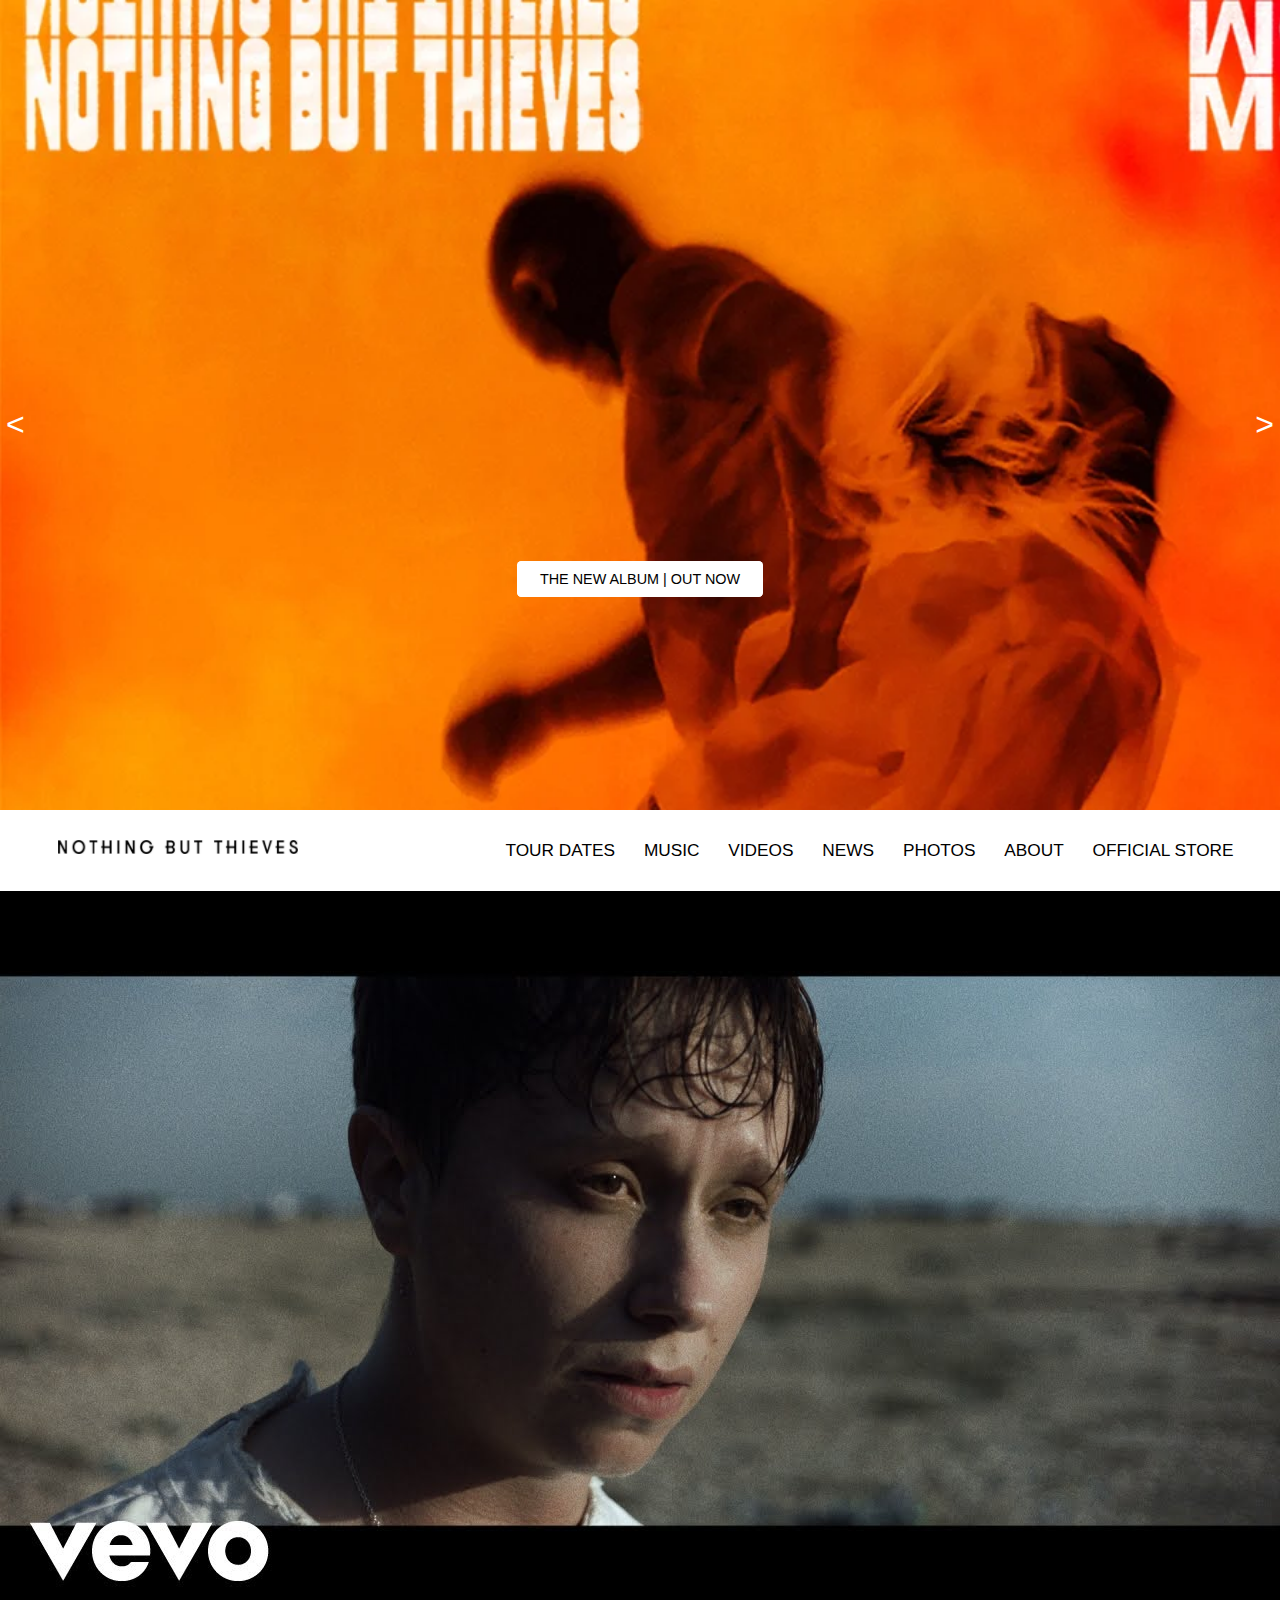
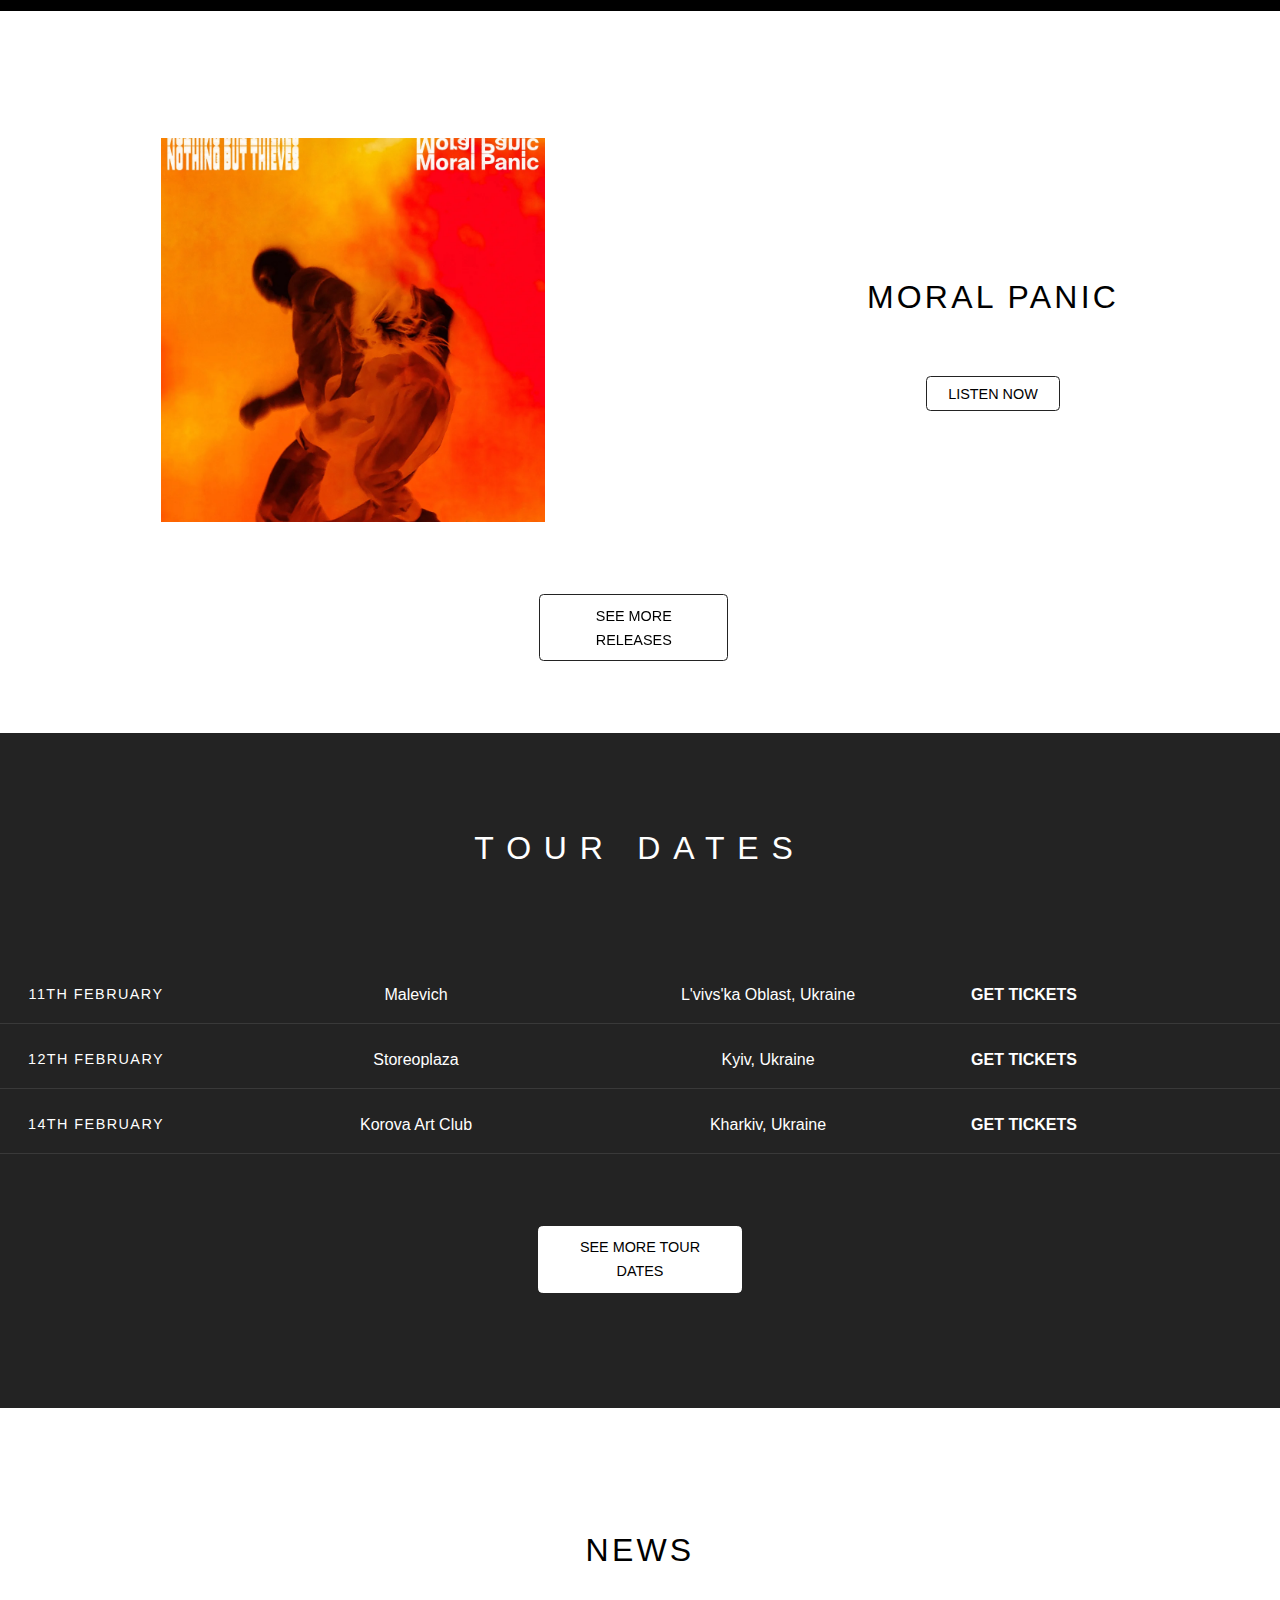
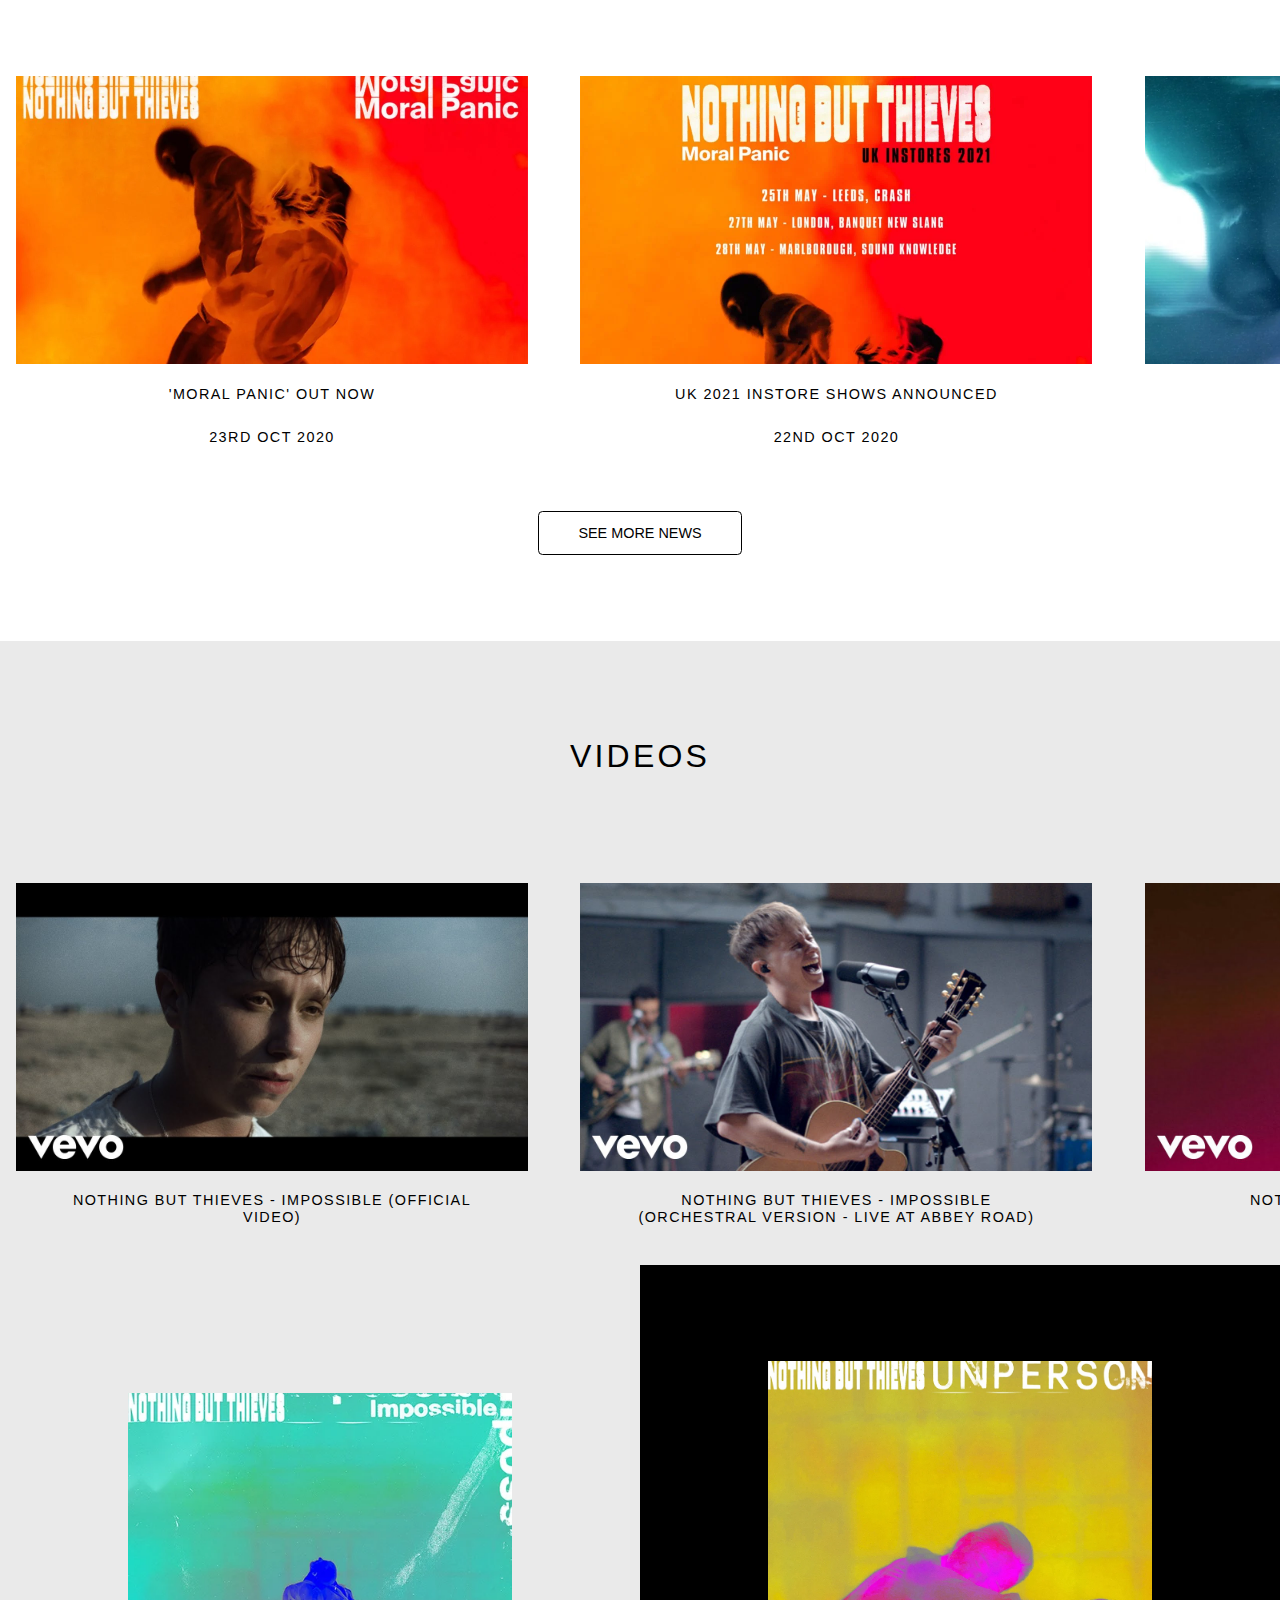
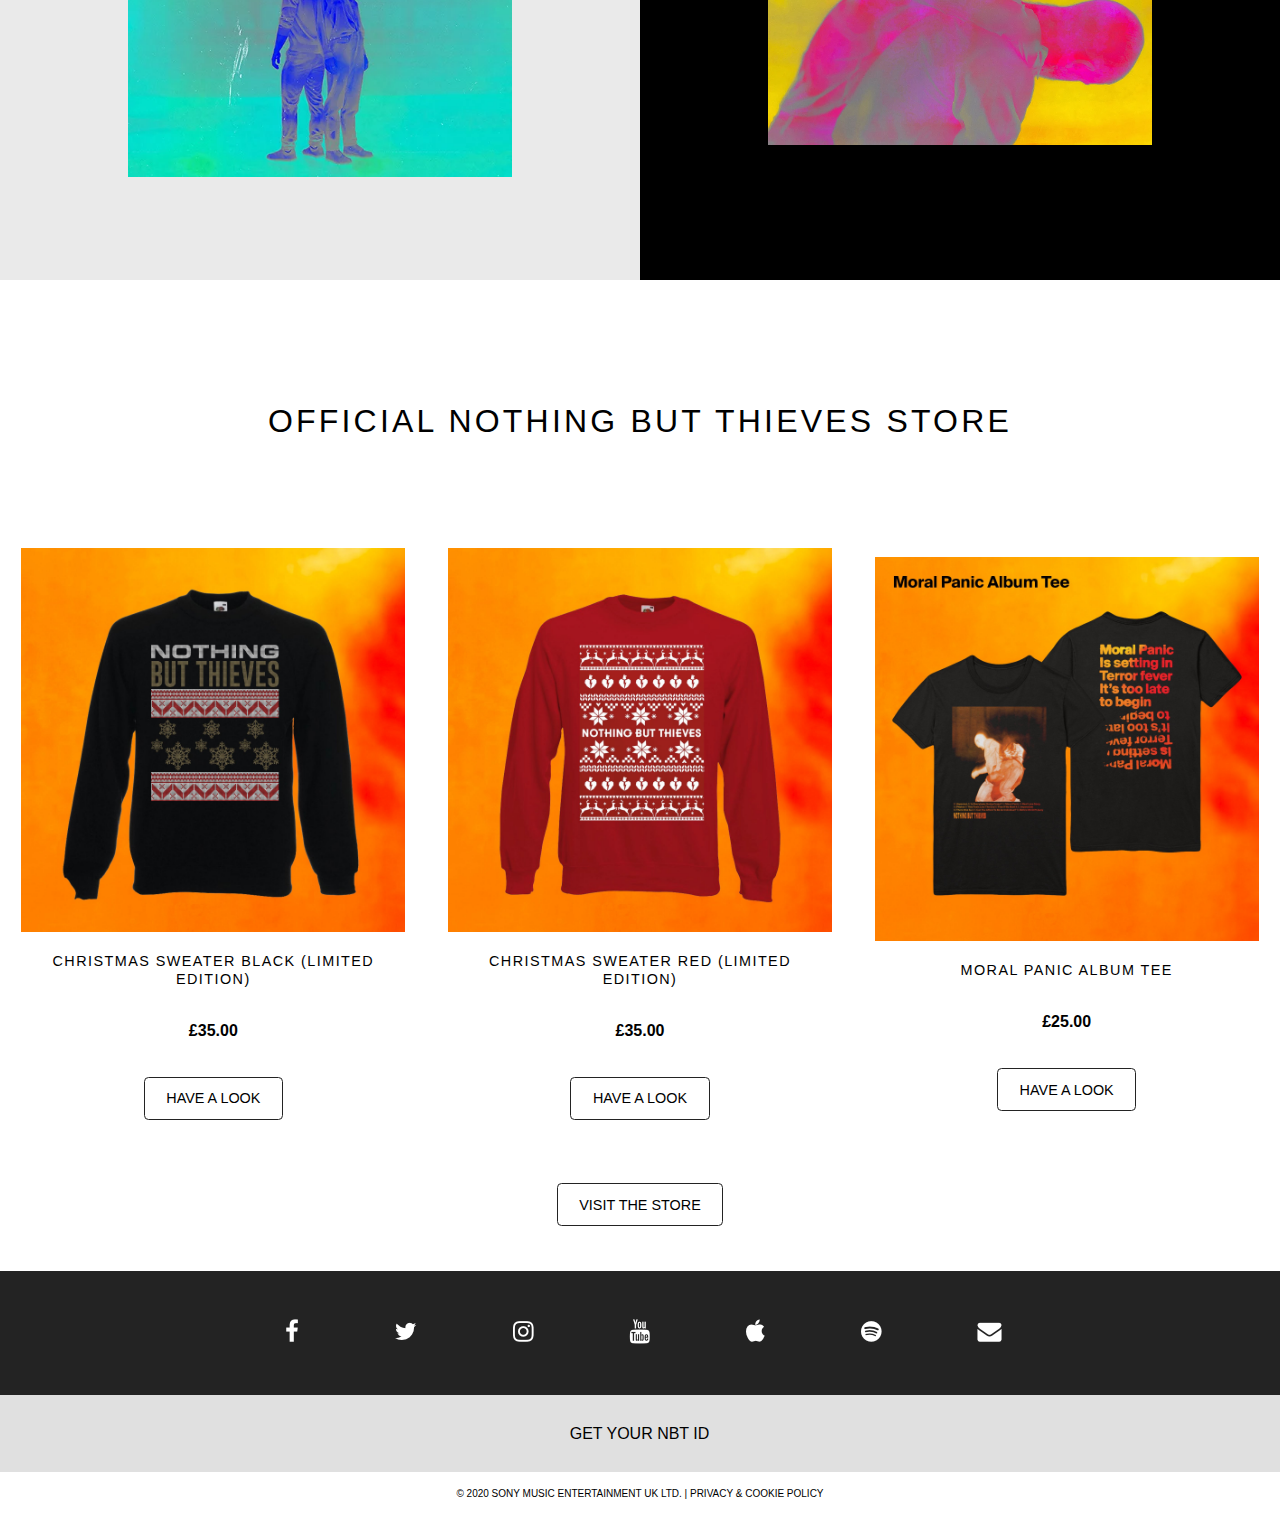
==== commit 109c1105: "Add files via upload" ====
--- a/index.html
+++ b/index.html
@@ -15,6 +15,8 @@
 <body>
 	<main id="homepagina">
 		<ul>
+			<button><</button>
+			<button>></button>
 			<li><a href="#">THE NEW ALBUM | OUT NOW</a></li>
 			<li><a href="#">LIVE AT THE WAREHOUSE TICKETS</a></li>
 			<li><a href="#">MORAL PANIC TOUR TICKETS</a></li>
@@ -39,7 +41,7 @@
 		</a>
 		<article>
 			<img src="./images/moral-panic.webp" alt="">
-				<div class="tekst-button">
+				<div>
 					<h2 class="h2-home">MORAL PANIC</h2>
 						<a href="#">LISTEN NOW</a>
 				</div>
--- a/styles/style.css
+++ b/styles/style.css
@@ -1,5 +1,5 @@
 CSS Document
-/* Voor alle pagina's */
+/*      Voor alle pagina's      */
 
 *, *::after, *::before {
   box-sizing:border-box;  
@@ -7,7 +7,7 @@
   padding: 0;
 }
 
-/* font */
+/*      font      */
 
 @font-face {
   font-family: "Woodford Bourne"; 
@@ -26,9 +26,9 @@
     url("//db.onlinewebfonts.com/t/a9fb206b2885ac22d2d6c9dc4a789ace.ttf") format("truetype"), 
     url("//db.onlinewebfonts.com/t/a9fb206b2885ac22d2d6c9dc4a789ace.svg#WoodfordBournePROW01-Light") format("svg"); }
 
-/* einde font */
-
-/* body */
+/*      einde font       */
+
+/*      body       */
 
 body {
   font-family: 'Woodford Bourne', sans-serif;
@@ -42,9 +42,54 @@
   margin: 0;
 }
 
-/* einde body */
-
-/* begin header */
+::-webkit-scrollbar {
+  width: 0.5em;
+}
+
+::-webkit-scrollbar-thumb {
+  background: #232323;
+}
+
+::-webkit-scrollbar-track {
+  background: white;
+}
+
+a {
+  text-decoration: none;
+  color: black;
+}
+
+img, video {
+  max-width: 100%;
+  height: auto;
+  }
+
+h3 {
+  letter-spacing: 0.1em;
+  font-family: 'Woodford Bourne Thin', sans-serif;
+  font-size: 0.9em;
+  font-weight: normal;
+  padding: 1em 0 1em 0;
+  line-height: 1.22em;
+  max-width: 80%;
+  text-align: center;
+  align-items: center;
+  margin: auto;
+  margin-bottom: 0.5em;
+}
+
+ul {
+  list-style-type: none;
+}
+
+li{
+overflow: hidden;
+padding-left: 0;
+}
+
+/*       einde body       */
+
+/*      begin header      */
 
 #homepagina header {
   position: sticky;
@@ -73,7 +118,7 @@
   margin: 1.5em 1.5em 1.5em 1.5em;
 }
 
-/* begin nav */
+/*      begin nav      */
 
 nav ul {
   position: fixed;
@@ -124,21 +169,50 @@
 }
 
 /* codepen Mediaqueries oefening 3 geraadpleegd voor de nav */
-/* einde nav */
-
-/* einde header */
-
-a {
-  text-decoration: none;
-  color: black;
-}
-
-img, video {
+/*      einde nav     */
+
+/*      einde header      */
+
+/*       begin footer       */
+
+footer {
+  position: static;
+  bottom: 0;
+  right: 0;
+  left: 0;
+}
+footer div {
+  background: #232323;
+  width: 100%;
+}
+
+.footer img {
+  border: none;
+}
+
+footer a {
+  background: #e0e0e0;
   max-width: 100%;
-  height: auto;
-  }
-
-h3 {
+  text-align: center;
+  display: flex;
+  justify-content: center;
+  align-items: center;
+  padding: 27px 30px 26px 29px;
+  font-size: 1em;
+  font-style: normal;
+  font-weight: 400;
+}
+
+footer p {
+  text-align: center;
+  font-size: 0.625em;
+}
+
+/*      einde footer       */
+
+/*      time, datum       */
+
+time {
   letter-spacing: 0.1em;
   font-family: 'Woodford Bourne Thin', sans-serif;
   font-size: 0.9em;
@@ -152,25 +226,9 @@
   margin-bottom: 0.5em;
 }
 
- /* time, datum */
-
-time {
-  letter-spacing: 0.1em;
-  font-family: 'Woodford Bourne Thin', sans-serif;
-  font-size: 0.9em;
-  font-weight: normal;
-  padding: 1em 0 1em 0;
-  line-height: 1.22em;
-  max-width: 80%;
-  text-align: center;
-  align-items: center;
-  margin: auto;
-  margin-bottom: 0.5em;
-}
-
-/* einde time, datum */ 
-
-/* home pagina */
+/*      einde time, datum       */ 
+
+/*      home pagina       */
 
 .h2-home {
   letter-spacing: 0.1em;
@@ -181,7 +239,38 @@
   line-height: 1.22em;
 }
 
-/* slider */
+/*      slider      */
+
+@keyframes pijltje-groter {
+  0% {
+    transform:scale(1);
+  }
+  50% {
+    transform: scale(2);
+  }
+  100% {
+    transform: scale(1);
+  }
+}
+
+#homepagina > ul:nth-of-type(1) button.klikt {
+  animation-name: pijltje-groter;
+  animation-duration: .5s;
+}
+
+#homepagina > ul:nth-of-type(1) button {
+  position: absolute;
+  top: 45vh;
+  background: none;
+  border: none;
+  color: white;
+  font-size: 2em;
+}
+
+#homepagina > ul:nth-of-type(1) button:nth-of-type(2) {
+  position: absolute;
+  right: 0%;
+}
 
 #homepagina > ul:nth-of-type(1) {
   width: 100%;
@@ -234,16 +323,25 @@
   background-repeat: no-repeat;
 }
 
-/* einde slider */
-
-/* video img */
+/*       einde slider       */
+
+/*      video img       */
 
 #homepagina > a:nth-of-type(1) img{
   padding: 0 0 7.5em;
 }
-/* einde video img */
-
-/* homepagina moral panic */
+/*      einde video img       */
+
+/*      homepagina moral panic      */
+
+#homepagina > article:nth-of-type(1) {
+  display: flex;
+  flex-wrap: wrap;
+  justify-content: center;
+  align-content: space-between;
+  align-items: center;
+  margin-bottom: 1em;
+}
 
 #homepagina > article:nth-of-type(1) img {
   width: 80%;
@@ -255,31 +353,6 @@
 }
 
 #homepagina > article:nth-of-type(1) a {
-  font-family: 'Woodford Bourne Thin', sans-serif;
-  border: solid 0.0625em #232323;
-  border-radius: 0.3125em;
-  padding: 0.6em 1.5em;
-  font-size: 0.9em;
-  margin: 1.25em 0 3.125em 0;
-}
-
-/* einde homepagina moral panic */
-
-/* homepagina tour dates */
-
-#homepagina > section:nth-of-type(1) li {
-  padding-bottom: 0.5em;
-  margin-left: -2em;
-}
-
-#homepagina > section:nth-of-type(1) ul li:nth-of-type(4) {
-  font-weight: 700;
-}
-
-
-#homepagina section:nth-of-type(4) a {
-  display: inline-block;
-  max-width: 11em;
   font-family: 'Woodford Bourne Thin', sans-serif;
   border: solid 0.0625em #232323;
   border-radius: 0.3125em;
@@ -301,6 +374,28 @@
   width: 10em;
 }
 
+/*      einde homepagina moral panic      */
+
+/*      homepagina tour dates       */
+
+#homepagina > section:nth-of-type(1) {
+  width: 100%;
+  background: #232323;
+  color: white;
+  font-family: 'Woodford Bourne', sans-serif;
+  font-weight: 400;
+  height: 110vh;
+}
+
+#homepagina > section:nth-of-type(1) li {
+  padding-bottom: 0.5em;
+  margin-left: -2em;
+}
+
+#homepagina > section:nth-of-type(1) ul li:nth-of-type(4) {
+  font-weight: 700;
+}
+
 .tour-dates-more {
   font-family: 'Woodford Bourne Thin', sans-serif;
   border: solid 0.0625em white;
@@ -311,34 +406,24 @@
   color: black;
 }
 
-.link-more {
-  display: flex;
-  flex-direction: column;
-  justify-content: center;
-  align-content: center;
-  align-items: center;
-  max-width: 11em;
-  font-family: 'Woodford Bourne Thin', sans-serif;
-  border: solid 0.0625em black;
-  border-radius: 0.3125em;
-  padding: 0.6em 1.5em;
-  font-size: 0.9em;
-  margin: 2em auto;
-  margin-bottom: 6em;
-}
-
-ul {
-    list-style-type: none;
-  }
-
-#homepagina section:nth-of-type(4) ul {
-  padding: 0;
-  margin: 0;
-}
-
- li{
-  overflow: hidden;
-  padding-left: 0;
+/*      einde homepagina tour dates      */
+
+/*       homepagina news en videos       */
+
+#homepagina section:nth-of-type(2) article, #homepagina section:nth-of-type(3) article {
+  display: inline-block;
+  margin: 0 2em;
+  vertical-align: top;
+  align-items: center;
+  margin-left: 1em;
+}
+
+#homepagina section:nth-of-type(2) article img, #homepagina section:nth-of-type(3) article img {
+  max-width: 100%;
+}
+
+#homepagina section:nth-of-type(2) article h3, #homepagina section:nth-of-type(3) article h3 {
+  white-space: initial;
 }
 
 #homepagina > section:nth-of-type(2) div, #homepagina > section:nth-of-type(3) div {
@@ -355,28 +440,6 @@
   background: rgb(234, 234, 234);
 }
 
-.videos img {
-  width: 90%;
-}
-
-.twee-images div:nth-of-type(1) {
-  background: rgb(234, 234, 234);
-}
-
-.twee-images div:nth-of-type(1) img {
-  margin: 8em 2em 6em 2em;
-  max-width: 80%;
-}
-
-.twee-images div:nth-of-type(2) {
-  background: black;
-}
-
-.twee-images div:nth-of-type(2) img {
-  margin: 6em 2em 6em 2em;
-  max-width: 80%;
-}
-
 #homepagina > section:nth-of-type(3) div article {
   display: inline-block;
   margin: 0 2em;
@@ -385,32 +448,67 @@
   margin-left: 1em;
 }
 
-#homepagina section:nth-of-type(2) article, #homepagina section:nth-of-type(3) article {
+.link-more {
+  display: flex;
+  justify-content: center;
+  max-width: 11em;
+  font-family: 'Woodford Bourne Thin', sans-serif;
+  border: solid 0.0625em black;
+  border-radius: 0.3125em;
+  padding: 0.6em 1.5em;
+  font-size: 0.9em;
+  margin: 2em auto;
+  margin-bottom: 6em;
+}
+
+/*      einde homepagina news en videos      */
+
+/*      homepagina 2 afbeeldingen      */
+
+.twee-images {
+  display: flex;
+  flex-wrap: wrap;
+}
+
+.twee-images div:nth-of-type(1) {
+  background: rgb(234, 234, 234);
+}
+
+.twee-images div:nth-of-type(1) img {
+  margin: 8em 2em 6em 2em;
+  max-width: 80%;
+}
+
+.twee-images div:nth-of-type(2) {
+  background: black;
+}
+
+.twee-images div:nth-of-type(2) img {
+  margin: 6em 2em 6em 2em;
+  max-width: 80%;
+}
+
+/*       einde homepagina 2 afbeeldingen       */
+
+/*      homepagina shop       */
+
+#homepagina section:nth-of-type(4) ul {
+  display: flex;
+  flex-wrap: wrap;
+  justify-content: center;
+  align-content: center;
+  align-items: center;
+}
+
+#homepagina section:nth-of-type(4) a {
   display: inline-block;
-  margin: 0 2em;
-  vertical-align: top;
-  align-items: center;
-  margin-left: 1em;
-}
-
-#homepagina section:nth-of-type(2) article img, #homepagina section:nth-of-type(3) article img {
-  max-width: 100%;
-}
-
-#homepagina section:nth-of-type(2) article h3, #homepagina section:nth-of-type(3) article h3 {
-  white-space: initial;
-}
-
-::-webkit-scrollbar {
-  width: 0.5em;
-}
-
-::-webkit-scrollbar-thumb {
-  background: #232323;
-}
-
-::-webkit-scrollbar-track {
-  background: white;
+  max-width: 11em;
+  font-family: 'Woodford Bourne Thin', sans-serif;
+  border: solid 0.0625em #232323;
+  border-radius: 0.3125em;
+  padding: 0.6em 1.5em;
+  font-size: 0.9em;
+  margin: 1.25em 0 3.125em 0;
 }
 
 #homepagina section:nth-of-type(4) p {
@@ -418,69 +516,16 @@
   font-size: 1em;
 }
 
-footer {
-  position: static;
-  bottom: 0;
-  right: 0;
-  left: 0;
-}
-footer div {
-  background: #232323;
-  width: 100%;
-}
-
-.footer img {
-  border: none;
-}
-
-footer a {
-  background: #e0e0e0;
-  max-width: 100%;
-  text-align: center;
-  display: flex;
-  justify-content: center;
-  align-items: center;
-  padding: 27px 30px 26px 29px;
-  font-size: 1em;
-  font-style: normal;
-  font-weight: 400;
-}
-
-footer p {
-  text-align: center;
-  font-size: 0.625em;
-}
-
-/* music pagina */
-
-.onder-elkaar {
-  display: flex;
-  flex-direction: column;
-  align-items: center;
-}
-
-#music-pagina > section:nth-of-type(1) {
-  background: rgb(234, 234, 234);
-  text-align: center;
-  border-bottom: 1px solid #695340;
-}
-
-#music-pagina > section:nth-of-type(1) img {
-  max-width: 80%;
-}
-
-#music-pagina > section:nth-of-type(2) {
-  background: rgb(234, 234, 234);
-  text-align: center;
-}
-
-#music-pagina > section:nth-of-type(2) img {
-  max-width: 80%;
-}
-
-#music-pagina > section:nth-of-type(2) article {
-  border-bottom: 1px solid #695340;
-}
+#homepagina section:nth-of-type(4) ul {
+  padding: 0;
+  margin: 0;
+}
+
+/*      einde homepagina shop       */
+
+/*      music pagina      */
+
+/*      music pagina moral panic album       */
 
 .h2-music {
   letter-spacing: 0.4em;
@@ -491,14 +536,25 @@
   line-height: 1.22em;
 }
 
-.h2-music-kleiner {
-  letter-spacing: 0.1em;
-  font-family: 'Woodford Bourne Thin', sans-serif;
-  font-size: 1.9em;
-  font-weight: normal;
-  padding: 0;
-  margin: 0.75em 0 2em 0;
-  line-height: 1.22em;
+#music-pagina section:nth-of-type(1) {
+  background: rgb(234, 234, 234);
+  text-align: center;
+  border-bottom: 1px solid #695340;
+}
+
+#music-pagina section:nth-of-type(1) img {
+  max-width: 80%;
+}
+
+#music-pagina section:nth-of-type(1) img {
+  width: 80vw;
+}
+
+#music-pagina section:nth-of-type(1) article {
+  display: flex;
+  flex-wrap: wrap;
+  align-items: center;
+  margin-bottom: 1em;
 }
 
 .listen-music {
@@ -512,10 +568,6 @@
   max-width: 11em;
 }
 
-#music-pagina section:nth-of-type(1) img {
-  width: 80vw;
-}
-
 ol {
   align-items: center;
   padding: 0 0 1.25em 0;
@@ -529,20 +581,63 @@
   list-style-position: inside;
 }
 
+/*      einde music pagina moral panic album      */
+
+/*       music pagina albums onder elkaar       */
+
+#music-pagina section:nth-of-type(2) article {
+  display: flex;
+  flex-wrap: wrap;
+  justify-content: center;
+  align-content: space-between;
+  align-items: center;
+}
+
+#music-pagina > section:nth-of-type(2) article div {
+  display: flex;
+  flex-direction: column;
+  align-items: center;
+}
+
+#music-pagina > section:nth-of-type(2) {
+  background: rgb(234, 234, 234);
+  text-align: center;
+}
+
+#music-pagina > section:nth-of-type(2) img {
+  max-width: 80%;
+}
+
+#music-pagina > section:nth-of-type(2) article {
+  border-bottom: 1px solid #695340;
+}
+
+#music-pagina > section:nth-of-type(2) article:last-of-type{
+  border: none;
+  margin-bottom: 0;
+}
+
 #music-pagina section {
   background: rgb(234, 234, 234);
   display: block;
 }
 
-#music-pagina section:nth-of-type(1) article {
-  display: flex;
-  flex-wrap: wrap;
-  align-items: center;
-  margin-bottom: 1em;
-}
+.h2-music-kleiner {
+  letter-spacing: 0.1em;
+  font-family: 'Woodford Bourne Thin', sans-serif;
+  font-size: 1.9em;
+  font-weight: normal;
+  padding: 0;
+  margin: 0.75em 0 2em 0;
+  line-height: 1.22em;
+}
+
+/*      einde music pagina albums onder elkaar       */
 
 @media (max-width: 991px) {
  
+  /*      homepagina header       */
+
   #homepagina header {
   position: fixed;
   top: 0;
@@ -554,16 +649,30 @@
   height: 9vh;
   }
 
-  /* homepagina tour dates */
+  /*      einde homepagina header       */
+
+  /*      homepagina slider       */
+
+  #homepagina > ul:nth-of-type(1) li a {
+    position: relative;
+    top: 70%;
+  }
+
+  /*      einde homepagina slider       */
+  
+  /*      homepagina moral panic      */
+
+  #homepagina > article:nth-of-type(1) img {
+    min-width: 50vw;
+  }  
+
+  /*       einde homepagina moral panic       */
+
+  /*      homepagina tour dates      */
 
   #homepagina > section:nth-of-type(1) {
     display: flex;
     flex-direction: column;
-    width: 100%;
-    background: #232323;
-    color: white;
-    font-family: 'Woodford Bourne', sans-serif;
-    font-weight: 400;
     height: 110vh;
   }
 
@@ -571,60 +680,6 @@
     color: white;
     max-width: 100%;
     border-bottom: 0.001em solid rgba(124, 124, 124, 0.25);
-  }
-
-  /* einde homepagina tour dates */
-
-  #music-pagina section:nth-of-type(1) article {
-    justify-content: center;
-    align-content: space-between;
-  }
-
-  #music-pagina section:nth-of-type(2) article {
-    display: flex;
-    flex-direction: column;
-    justify-content: center;
-    align-content: space-between;
-    align-items: center;
-    margin-bottom: 1em;
-  }
-
-  #homepagina > article:nth-of-type(1) {
-    display: flex;
-    flex-direction: column;
-    justify-content: center;
-    align-content: space-between;
-    align-items: center;
-    margin-bottom: 1em;
-  }
-
-  #music-pagina section:nth-of-type(2) img {
-    min-width: 50vw;
-  }
-
-  #homepagina > article:nth-of-type(1) img {
-     min-width: 50vw;
-  }  
-
-  #homepagina section:nth-of-type(2) article, #homepagina section:nth-of-type(3) article {
-    width: 90%;
-  }
-
-  .twee-images {
-    display: flex;
-    flex-direction: column;
-  }
-
-  #homepagina section:nth-of-type(4) ul {
-    display: flex;
-    flex-direction: column;
-    justify-content: center;
-    align-content: center;
-    align-items: center;
-  }
-
-  #homepagina section:nth-of-type(4) img {
-    max-width: 85%;
   }
 
   .tour-dates-more {
@@ -637,29 +692,56 @@
     max-width: 11em;
   }
 
-  #homepagina > ul:nth-of-type(1) li a {
-    display: flex;
-    flex-flow: column wrap;
+  /*      einde homepagina tour dates      */
+
+  /*      homepagina news en videos      */
+
+  #homepagina section:nth-of-type(2) article, #homepagina section:nth-of-type(3) article {
+    width: 90%;
+  }
+
+  /*      einde homepagina news en videos       */
+
+  /*      homepagina shop       */
+
+  #homepagina section:nth-of-type(4) img {
+    max-width: 85%;
+  }
+
+  /*      einde homepagina shop       */
+
+  /*      music pagina moral panic album      */
+
+  #music-pagina section:nth-of-type(1) article {
     justify-content: center;
-    align-content: center;
-    align-items: center;
-  }
-
-  .footer-img {
-    min-width: 100%;
-  }
-
-  #music-pagina section:nth-of-type() img {
+    align-content: space-between;
+  }
+
+  #music-pagina section:nth-of-type(1) img {
     min-width: 50vw;
   }
+
+  /*      einde music pagina moral panic album      */
+
+  /*      music pagina albums onder elkaar      */
+
+  #music-pagina section:nth-of-type(2) img {
+    min-width: 50vw;
+  }
+
+  /*      einde music pagina albums onder elkaar      */
 }
 
 @media (min-width: 992px) {
+  /*      begin header       */
+
   header img {
     padding-left: 2em;
   }
 
-  /* begin nav */
+  /*      einde header      */
+
+  /*      begin nav       */
   
   nav {
     order: 0;
@@ -686,21 +768,79 @@
   }
 
   /* codepen Mediaqueries oefening 3 geraadpleegd voor de nav */
-  /* einde nav */
-
-  /* homepagina tour dates */
-
-  #homepagina section:nth-of-type(1) {
+  /*      einde nav       */
+
+  /*      homepagina slider       */
+
+  #homepagina > ul:nth-of-type(1) li a {
+    position: relative;
+    top: 70%;
+  }
+
+  #homepagina > ul:nth-of-type(1) li:nth-of-type(1) {
+    width: 100%;
+    background: url('../images/slider1-landscape.webp');
+    background-size: cover;
+    background-repeat: no-repeat;
+  }
+  
+  #homepagina > ul:nth-of-type(1) li:nth-of-type(2) {
+    width: 100%;
+    background: url('../images/slider2-landscape.jpg');
+    background-size: cover;
+    background-repeat: no-repeat;
+  }
+  
+  #homepagina > ul:nth-of-type(1) li:nth-of-type(3) {
+    width: 100%;
+    background: url('../images/slider3-landscape.webp');
+    background-size: cover;
+    background-repeat: no-repeat;
+  }
+
+  /*      einde homepagina slider      */
+
+  /*      homepagina video img        */
+
+  #homepagina > a:nth-of-type(1) img{
+    min-width: 100%;
+  }
+
+  /*      einde homepagina video img      */
+
+  /*      homepagina moral panic      */
+
+  #homepagina > article:nth-of-type(1) {
+    justify-content: space-around;
+    align-content: center;
+    align-items: center;
+    margin-bottom: 1em;
+  }
+
+  #homepagina > article:nth-of-type(1) img {
+    max-width: 30%;
+  }
+
+  #homepagina > a:nth-of-type(2) {
+    display: block;
+    left: calc(50% - 7em);
+  }
+
+  /*      einde homepagina moral panic      */
+
+  /*      homepagina tour dates       */
+
+  #homepagina > section:nth-of-type(1) {
     background: #232323;
     color: white;
     height: 75vh;
   }
 
-  #homepagina section:nth-of-type(1) h2 {
+  #homepagina > section:nth-of-type(1) h2 {
     letter-spacing: 0.4em;
   }
 
-  #homepagina section:nth-of-type(1) ul {
+  #homepagina > section:nth-of-type(1) ul {
     color: white;
     display: flex;
     flex-direction: row;
@@ -710,70 +850,24 @@
     border-bottom: 0.001em solid rgba(124, 124, 124, 0.25);
   }
 
-  #homepagina section:nth-of-type(1) ul li:nth-of-type(1) {
+  #homepagina > section:nth-of-type(1) ul li:nth-of-type(1) {
     width: 20%;
     order: 1;
   }
 
-  #homepagina section:nth-of-type(1) ul li:nth-of-type(2) {
+  #homepagina > section:nth-of-type(1) ul li:nth-of-type(2) {
     width: 35%;
     order: 2;
   }
 
-  #homepagina section:nth-of-type(1) ul li:nth-of-type(3) {
+  #homepagina > section:nth-of-type(1) ul li:nth-of-type(3) {
     width: 25%;
     order: 3;
   }
 
-  #homepagina section:nth-of-type(1) ul li:nth-of-type(4) {
+  #homepagina > section:nth-of-type(1) ul li:nth-of-type(4) {
     width: 20%;
     order: 4;
-  }
-
-  /* einde homepagina tour dates */
-
-
-  #homepagina > ul:nth-of-type(1) li:nth-of-type(1) {
-    width: 100%;
-    background: url('../images/slider1-landscape.webp');
-    background-size: cover;
-    background-repeat: no-repeat;
-  }
-  
-  #homepagina > ul:nth-of-type(1) li:nth-of-type(2) {
-    width: 100%;
-    background: url('../images/slider2-landscape.jpg');
-    background-size: cover;
-    background-repeat: no-repeat;
-  }
-  
-  #homepagina > ul:nth-of-type(1) li:nth-of-type(3) {
-    width: 100%;
-    background: url('../images/slider3-landscape.webp');
-    background-size: cover;
-    background-repeat: no-repeat;
-  }
-
-  #homepagina > article:nth-of-type(1) {
-    display: flex;
-    flex-direction: row;
-    justify-content: space-around;
-    align-content: center;
-    align-items: center;
-    margin-bottom: 1em;
-  }
-
-  #homepagina > article:nth-of-type(1) img {
-    max-width: 30%;
-  }
-
-  #homepagina > a:nth-of-type(1) img{
-    min-width: 100%;
-  }
-
-  #homepagina > a:nth-of-type(2) {
-    display: block;
-    left: calc(50% - 7em);
   }
 
   .tour-dates-more {
@@ -787,14 +881,22 @@
     max-width: 11em;
   }
 
+  /*      einde homepagina tour dates       */
+
+  /*      homepagina news en videos       */
+
+  #homepagina section:nth-of-type(2) article, #homepagina section:nth-of-type(3) article {
+    width: 40%; 
+  }
+
+  /*      einde homepagina news en videos       */
+
+  /*      homepagina 2 afbeeldingen       */
+
   .twee-images {
     width: 100%;
     height: auto;
-    display: flex;
-    flex-direction: row;
     flex-wrap: nowrap;
-    justify-content: center;
-    align-content: center;
   }
 
   .twee-images div:nth-of-type(1), .twee-images div:nth-of-type(2) {
@@ -806,26 +908,22 @@
     margin: 6em 2em 6em 2em;
   }
 
-  #homepagina section:nth-of-type(2) article, #homepagina section:nth-of-type(3) article {
-    width: 40%; 
-  }
-
-  section:nth-of-type(6) img{
-    max-width: 40%;
-    margin: 1em 1em 1em 1em;
-  }
+  /*      einde homepagina 2 afbeeldingen       */
+
+  /*      homepagina shop       */
 
   #homepagina section:nth-of-type(4) ul {
     display: flex;
-    flex-direction: row;
-    justify-content: center;
-    align-content: center;
-    align-items: center;
+    flex-wrap: nowrap;
   }
 
   #homepagina section:nth-of-type(4) img {
     max-width: 90%;
   }
+
+  /*       einde homepagina shop      */
+
+  /*      music pagina moral panic album      */
 
   #music-pagina section:nth-of-type(1) article {
     width: 90%;
@@ -834,10 +932,28 @@
     padding: 2rem 1rem 2rem;
   }
 
+  #music-pagina section:nth-of-type(1) img {
+    max-width: 30%;
+  }
+
+  /*       einde music pagina moral panic album       */
+
+
+  /* music pagina albums onder elkaar */
+
+  #music-pagina section:nth-of-type(2) article:nth-of-type(odd) img  {
+    order: 1;
+    /* de volgorde van de afbeelding en de tekst aanpassen met order */
+  }
+  /* om de oneven artikelen te selecteren volgende bron geraadpleegd: https://stackoverflow.com/questions/5080699/how-can-i-style-even-and-odd-elements */
+  
+  #music-pagina section:nth-of-type(2) article:nth-of-type(odd) div {
+    order: 0;
+    /* de volgorde van de afbeelding en de tekst aanpassen met order */
+  }
+
   #music-pagina section:nth-of-type(2) article {
     width: 90%;
-    display: flex;
-    flex-direction: row;
     justify-content: space-around;
     align-content: center;
     align-items: center;
@@ -845,16 +961,14 @@
     padding: 2rem 1rem 2rem;
   }
 
-  #music-pagina section:nth-of-type(1) img {
-    max-width: 30%;
-  }
-
   #music-pagina section:nth-of-type(2) img {
     max-width: 30%;
   }
 
-  .onder-elkaar{
+  #music-pagina section:nth-of-type(2) article div {
     max-width: 18%;
     min-width: 18%;
   }
+
+  /*      einde music pagina albums onder elkaar      */
 }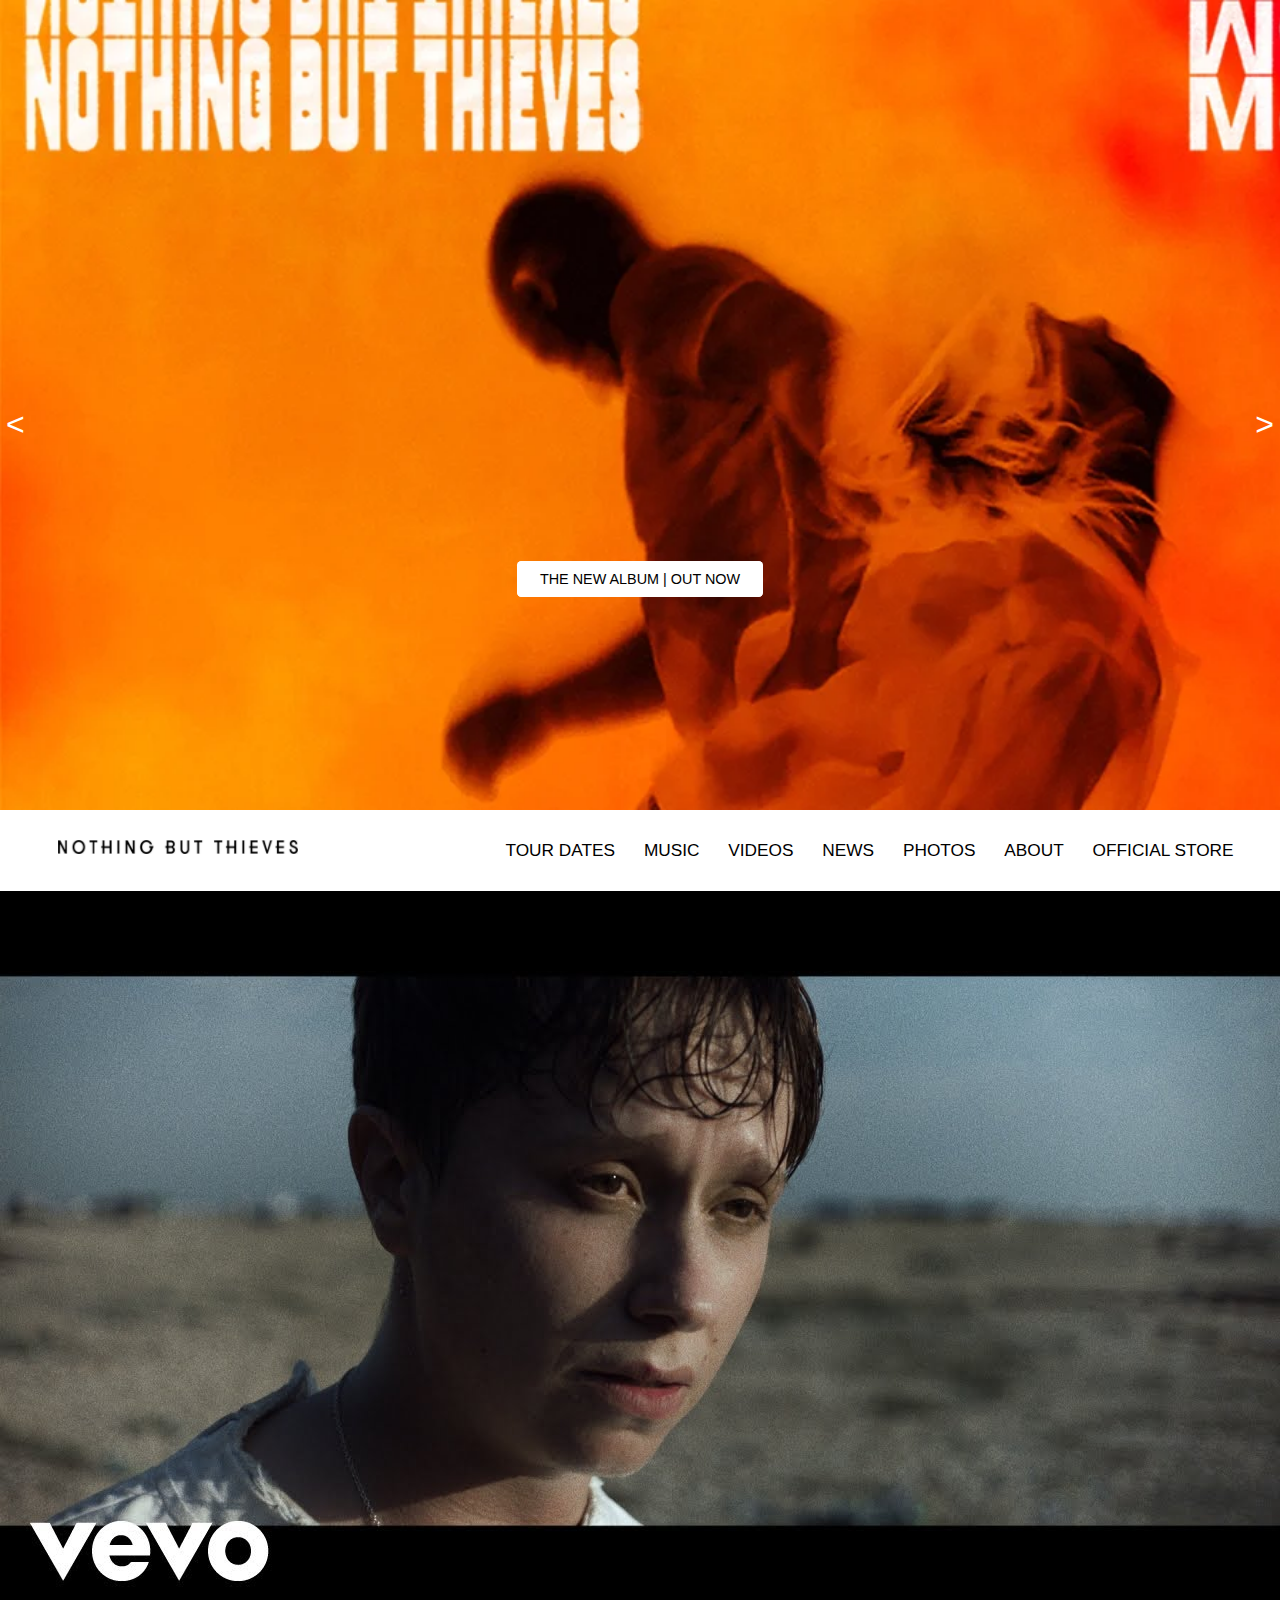
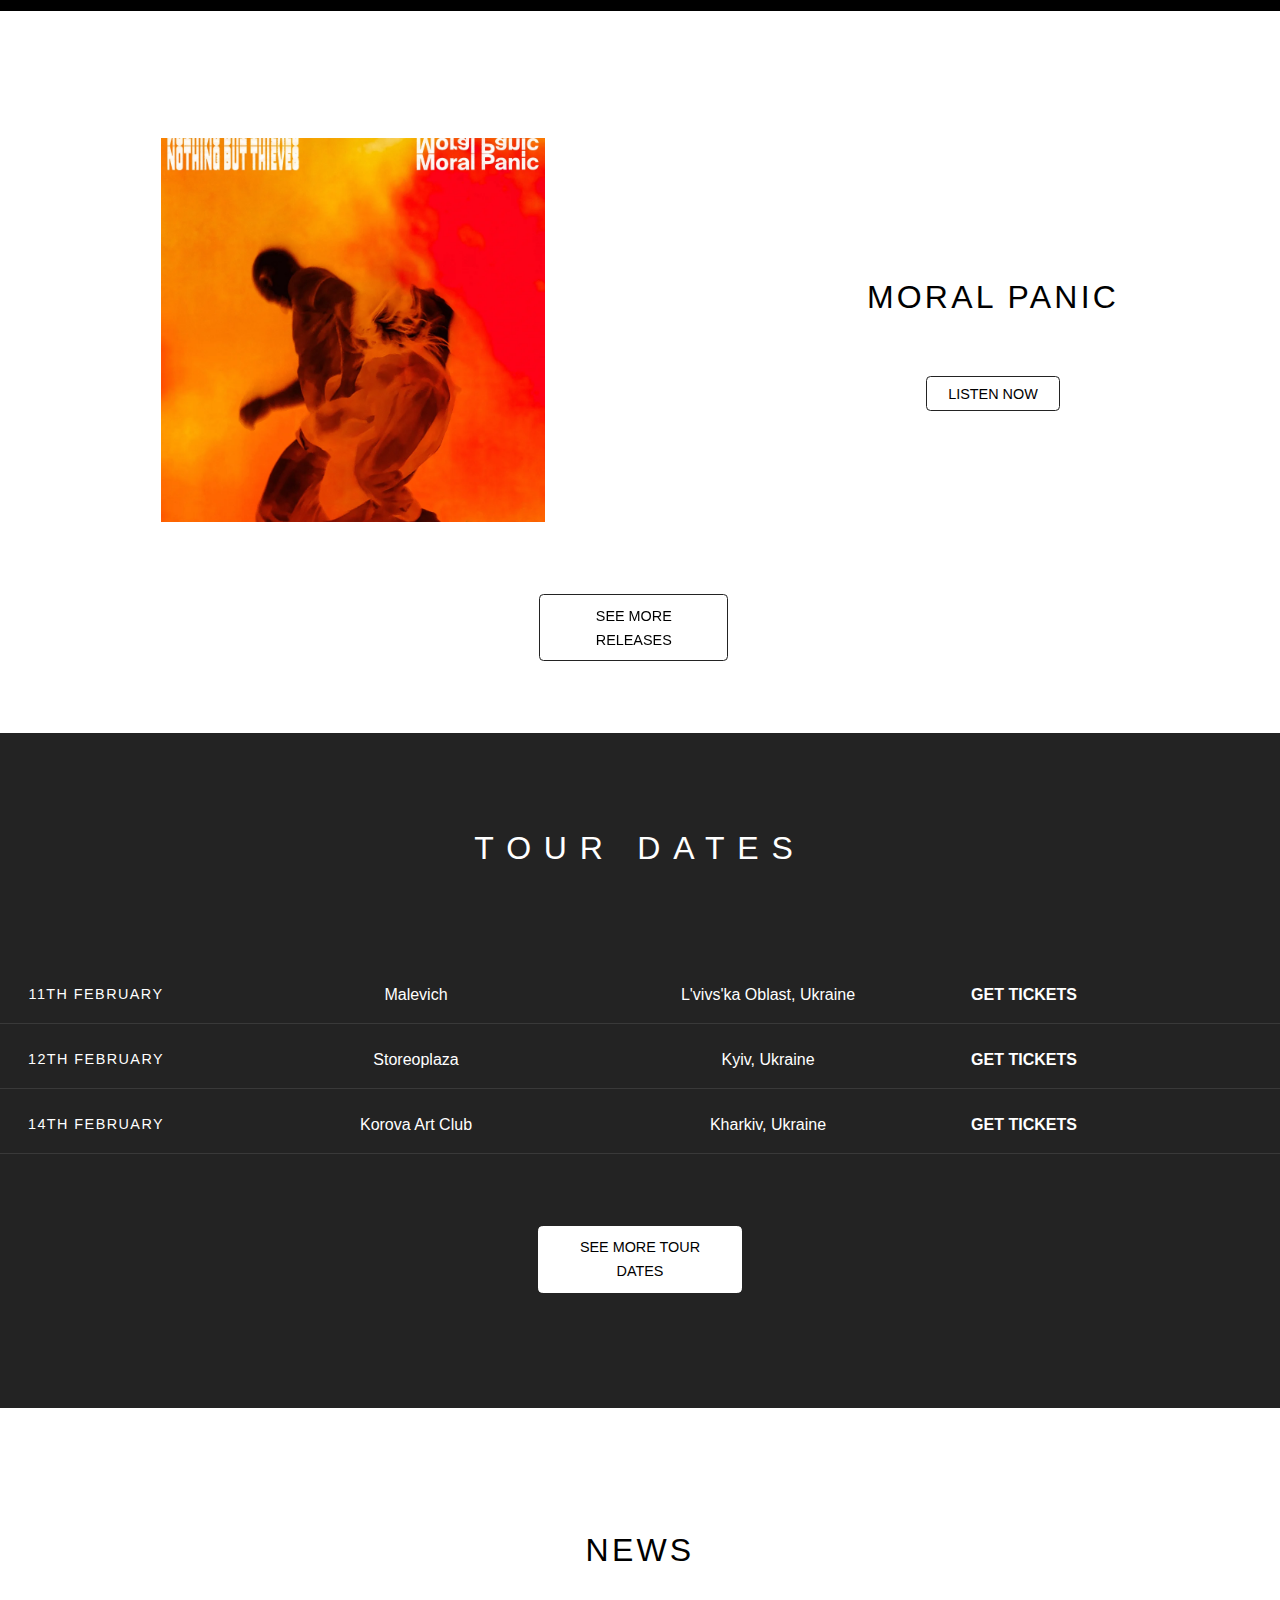
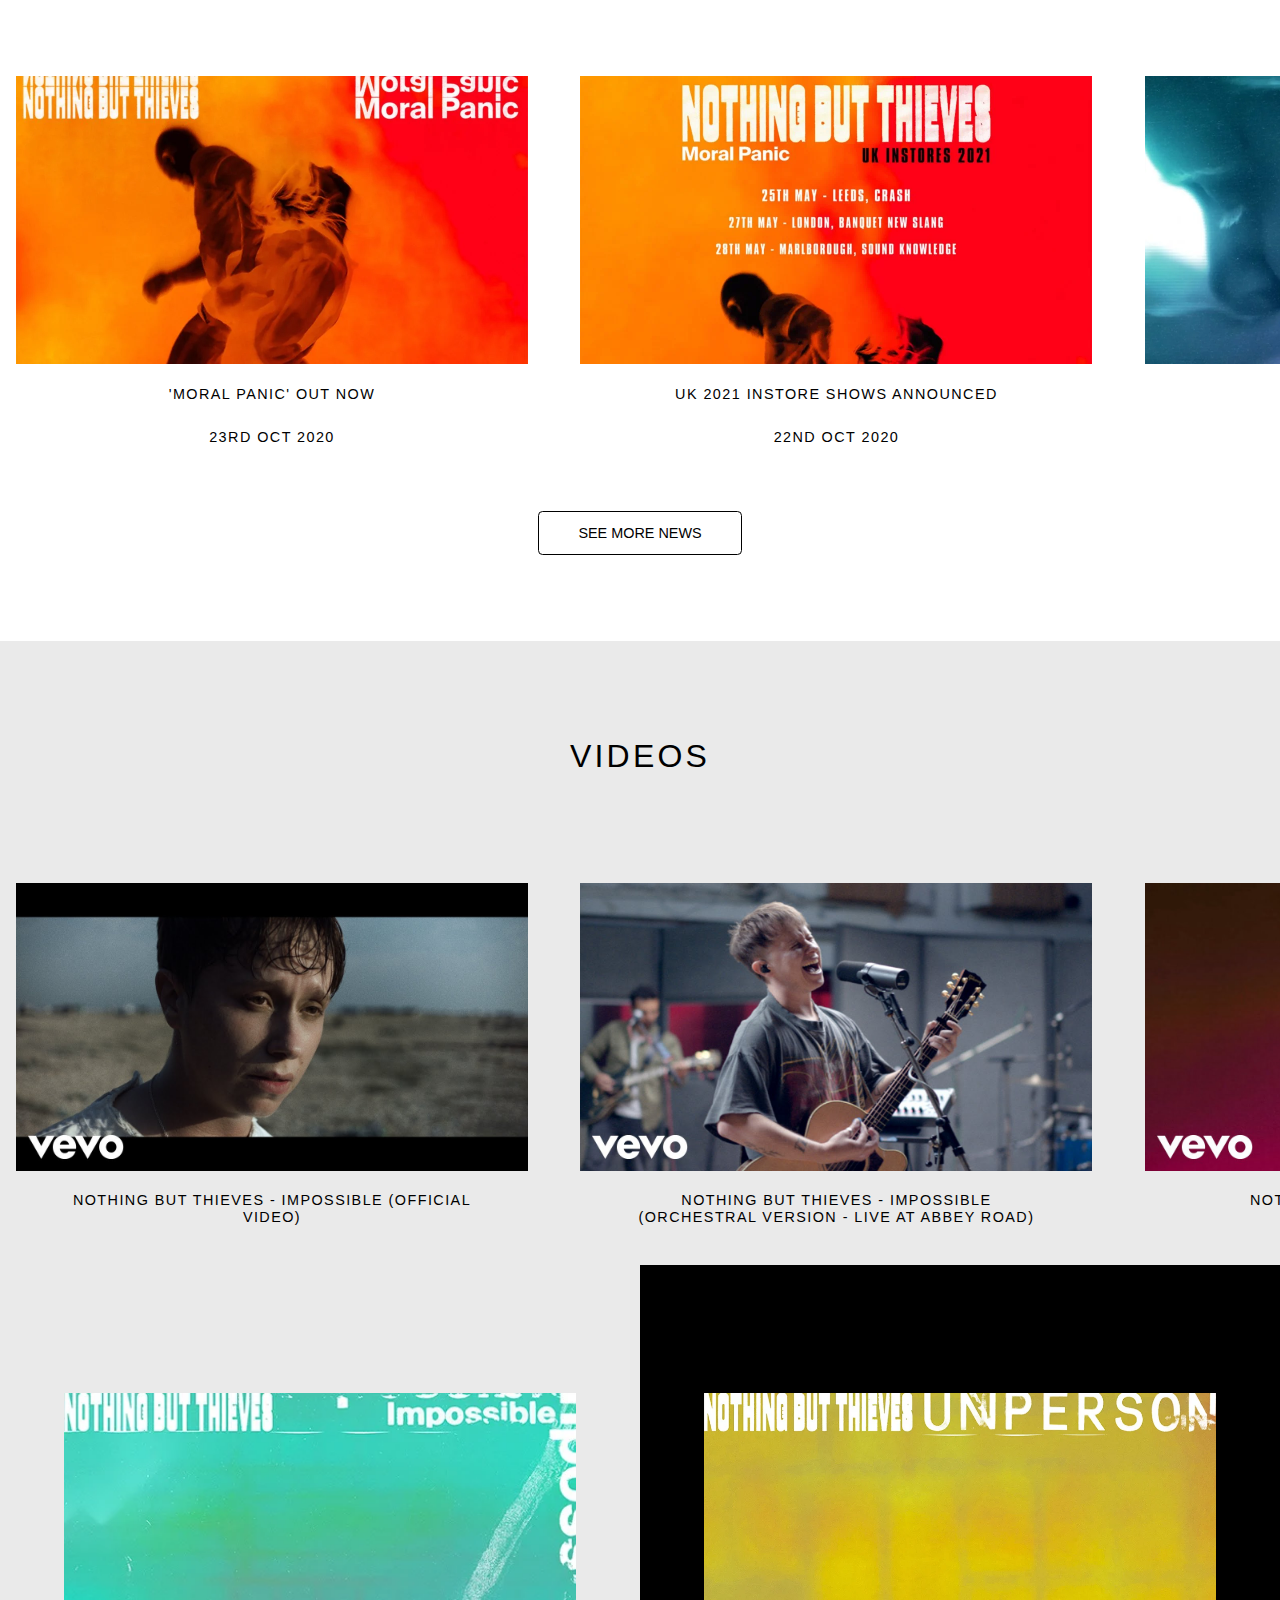
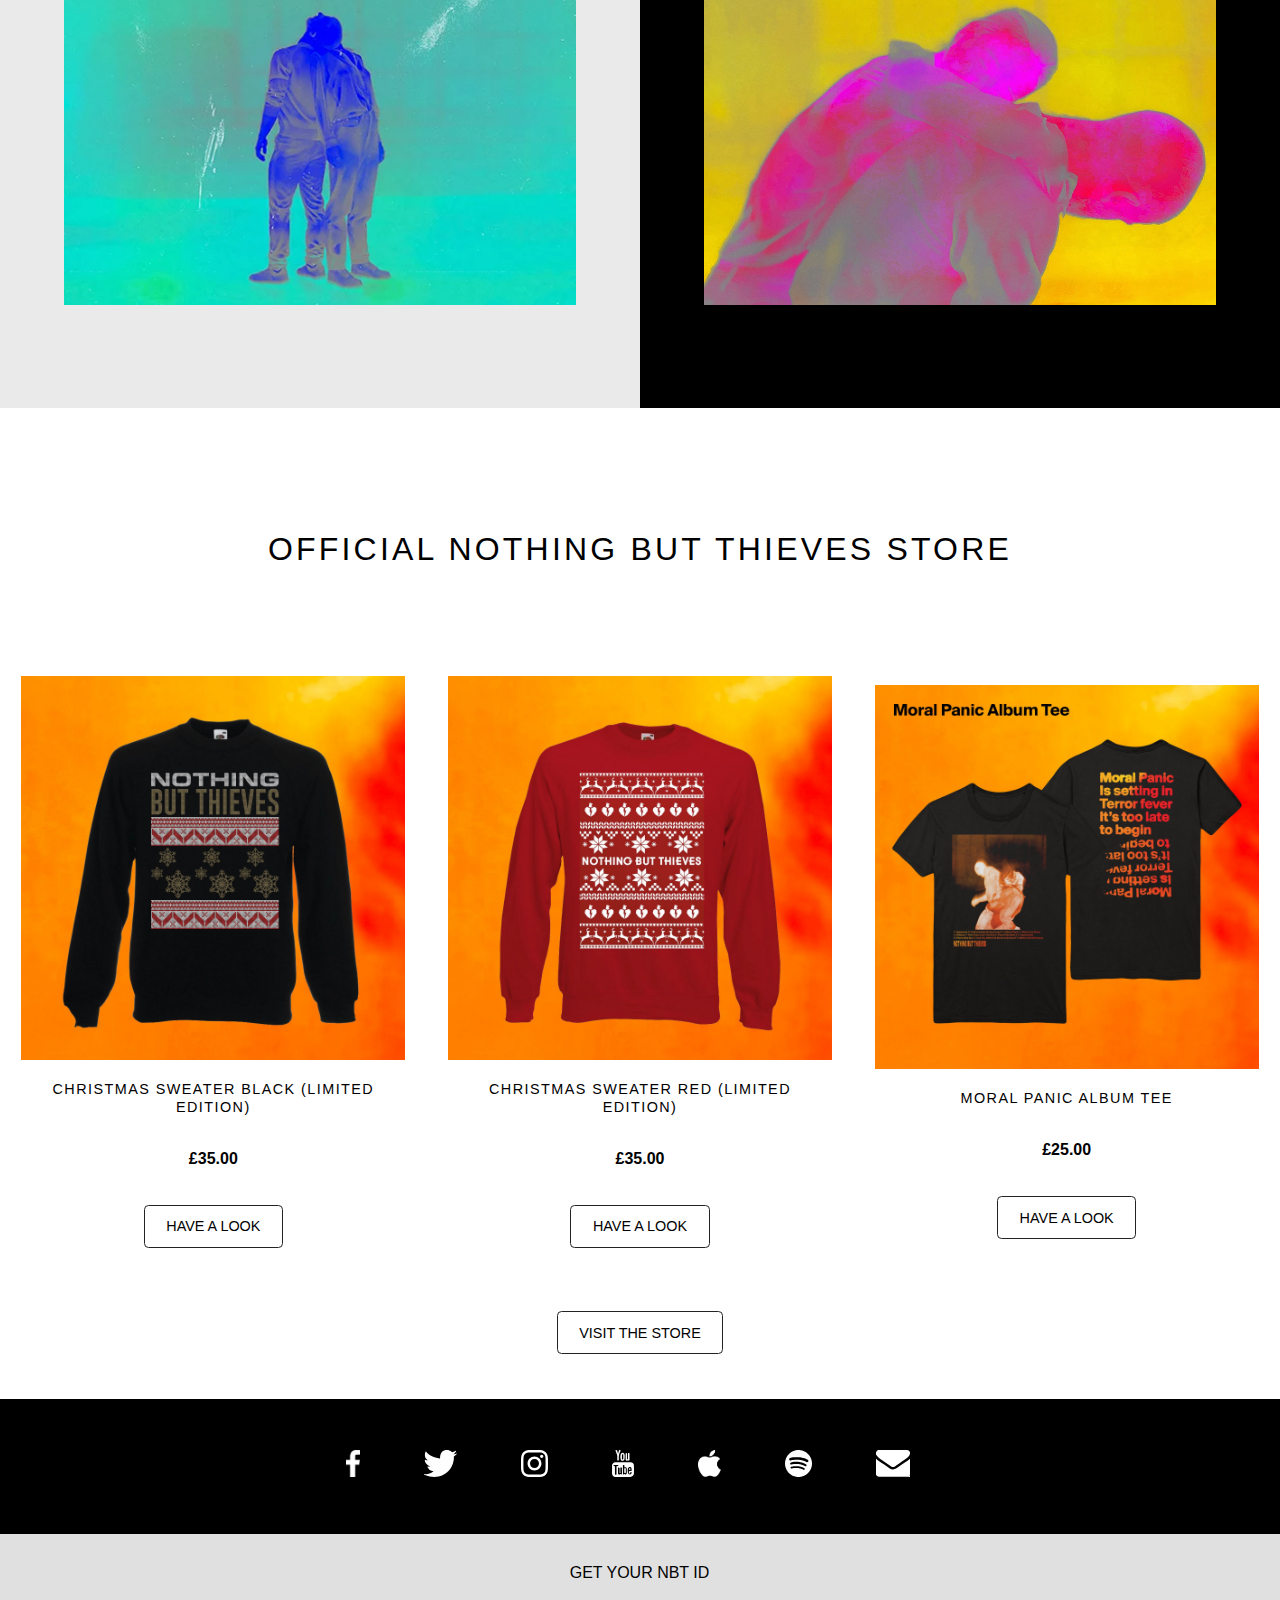
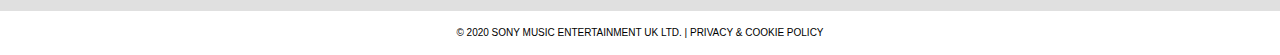
==== commit 20d16188: "Add files via upload" ====
--- a/index.html
+++ b/index.html
@@ -219,8 +219,15 @@
 		<script src="./scripts/script.js"></script>
 	</main>
 	<footer>
-		<div><img src="./images/footer.png" alt="">
-		</div>
+			<ul>
+				<li><img src="./images/SVG/facebook-logo.svg" alt=""></li>
+				<li><img src="./images/SVG/twitter-logo.svg" alt=""></li>
+				<li><img src="./images/instagram-logo.svg" alt=""></li>
+				<li><img src="./images/SVG/youtube-logo.svg" alt=""></li>
+				<li><img src="./images/SVG/apple-logo.svg" alt=""></li>
+				<li><img src="./images/SVG/spotify-logo.svg" alt=""></li>
+				<li><img src="./images/SVG/mail-logo.svg" alt=""></li>
+			</ul>
 		<a href="#">GET YOUR NBT ID</a>
 		<p>© 2020 SONY MUSIC ENTERTAINMENT UK LTD. | PRIVACY & COOKIE POLICY</p>
 	</footer>
--- a/styles/style.css
+++ b/styles/style.css
@@ -85,6 +85,20 @@
 li{
 overflow: hidden;
 padding-left: 0;
+}
+
+hr {
+  display: block;
+  margin: 0 10em;
+  color: #695340;
+}
+
+#homepagina ul:nth-of-type(1) li a:hover, #homepagina article:nth-of-type(1) a:hover, #homepagina > a:nth-of-type(2):hover, 
+.tour-dates-more:hover, .link-more:hover, .listen-music:hover {
+  background: rgb(227, 67, 9); 
+  color: white;
+  border: 0.01em solid transparent;
+  transition: ease-in-out .4s; 
 }
 
 /*       einde body       */
@@ -157,6 +171,7 @@
   font-size: 1.2em;
   margin: 0.4rem auto;
   padding: 0.5em 0;
+  border: none;
 }
 
 nav.toonNav ul {
@@ -181,13 +196,27 @@
   right: 0;
   left: 0;
 }
-footer div {
+/* footer div {
   background: #232323;
   width: 100%;
-}
-
-.footer img {
-  border: none;
+} */
+
+footer ul {
+  background: black;
+  display: flex;
+  justify-content: center;
+  align-items: center;
+  height: 15vh;
+  max-width: 100%;
+  margin: 0;
+}
+
+footer ul li {
+margin-right: 4em;
+}
+
+footer ul li img {
+  height: 3vh;
 }
 
 footer a {
@@ -246,14 +275,23 @@
     transform:scale(1);
   }
   50% {
-    transform: scale(2);
+    transform: scale(5);
+    color: black;
+  }
+  55% {
+    transform: rotate(180deg);
+    color: black;
   }
   100% {
     transform: scale(1);
   }
 }
 
-#homepagina > ul:nth-of-type(1) button.klikt {
+button:hover {
+  cursor: pointer;
+}
+
+#homepagina > ul:nth-of-type(1) button.klikt, #homepagina > ul:nth-of-type(2) button.klikt {
   animation-name: pijltje-groter;
   animation-duration: .5s;
 }
@@ -265,6 +303,8 @@
   border: none;
   color: white;
   font-size: 2em;
+  appearance: none;
+  outline: none;
 }
 
 #homepagina > ul:nth-of-type(1) button:nth-of-type(2) {
@@ -468,24 +508,27 @@
 .twee-images {
   display: flex;
   flex-wrap: wrap;
+  width: 100%;
 }
 
 .twee-images div:nth-of-type(1) {
   background: rgb(234, 234, 234);
+  width: 100%;
 }
 
 .twee-images div:nth-of-type(1) img {
   margin: 8em 2em 6em 2em;
-  max-width: 80%;
+  width: 80%;
 }
 
 .twee-images div:nth-of-type(2) {
   background: black;
+  width: 100%;
 }
 
 .twee-images div:nth-of-type(2) img {
   margin: 6em 2em 6em 2em;
-  max-width: 80%;
+  width: 80%;
 }
 
 /*       einde homepagina 2 afbeeldingen       */
@@ -539,7 +582,6 @@
 #music-pagina section:nth-of-type(1) {
   background: rgb(234, 234, 234);
   text-align: center;
-  border-bottom: 1px solid #695340;
 }
 
 #music-pagina section:nth-of-type(1) img {
@@ -554,7 +596,7 @@
   display: flex;
   flex-wrap: wrap;
   align-items: center;
-  margin-bottom: 1em;
+  margin-bottom: 0;
 }
 
 .listen-music {
@@ -608,10 +650,6 @@
   max-width: 80%;
 }
 
-#music-pagina > section:nth-of-type(2) article {
-  border-bottom: 1px solid #695340;
-}
-
 #music-pagina > section:nth-of-type(2) article:last-of-type{
   border: none;
   margin-bottom: 0;
@@ -647,6 +685,10 @@
   width: 100vw;
   background: white;
   height: 9vh;
+  }
+
+  nav ul li a.selected {
+    color: rgb(227, 67, 9);
   }
 
   /*      einde homepagina header       */
@@ -710,11 +752,16 @@
 
   /*      einde homepagina shop       */
 
+  hr {
+    margin: 0 1.5em;
+  }
+
   /*      music pagina moral panic album      */
 
   #music-pagina section:nth-of-type(1) article {
     justify-content: center;
     align-content: space-between;
+    margin-bottom: 4em;
   }
 
   #music-pagina section:nth-of-type(1) img {
@@ -730,6 +777,14 @@
   }
 
   /*      einde music pagina albums onder elkaar      */
+
+  /* footer  */
+
+  footer ul li {
+    margin-right: 2em;
+    }
+
+  /* einde footer */
 }
 
 @media (min-width: 992px) {
@@ -767,6 +822,17 @@
     padding: 1em;
   }
 
+  nav ul li:hover {
+    background: rgb(227, 67, 9);
+    border: none;
+    transition: ease 0.2s;
+  }
+
+  nav ul li a:hover {
+    color: white;
+    border: none;
+  }
+
   /* codepen Mediaqueries oefening 3 geraadpleegd voor de nav */
   /*      einde nav       */
 
@@ -900,13 +966,16 @@
   }
 
   .twee-images div:nth-of-type(1), .twee-images div:nth-of-type(2) {
-    width: 80%;
-  }
-
-  .twee-images img {
+    width: 100%;
+  }
+  
+  .twee-images div:nth-of-type(2) img {
+    margin: 8em 2em 6em 2em;
+  }
+  /* .twee-images img {
     width: 60%;
     margin: 6em 2em 6em 2em;
-  }
+  } */
 
   /*      einde homepagina 2 afbeeldingen       */
 
@@ -953,7 +1022,7 @@
   }
 
   #music-pagina section:nth-of-type(2) article {
-    width: 90%;
+    width: 100%;
     justify-content: space-around;
     align-content: center;
     align-items: center;
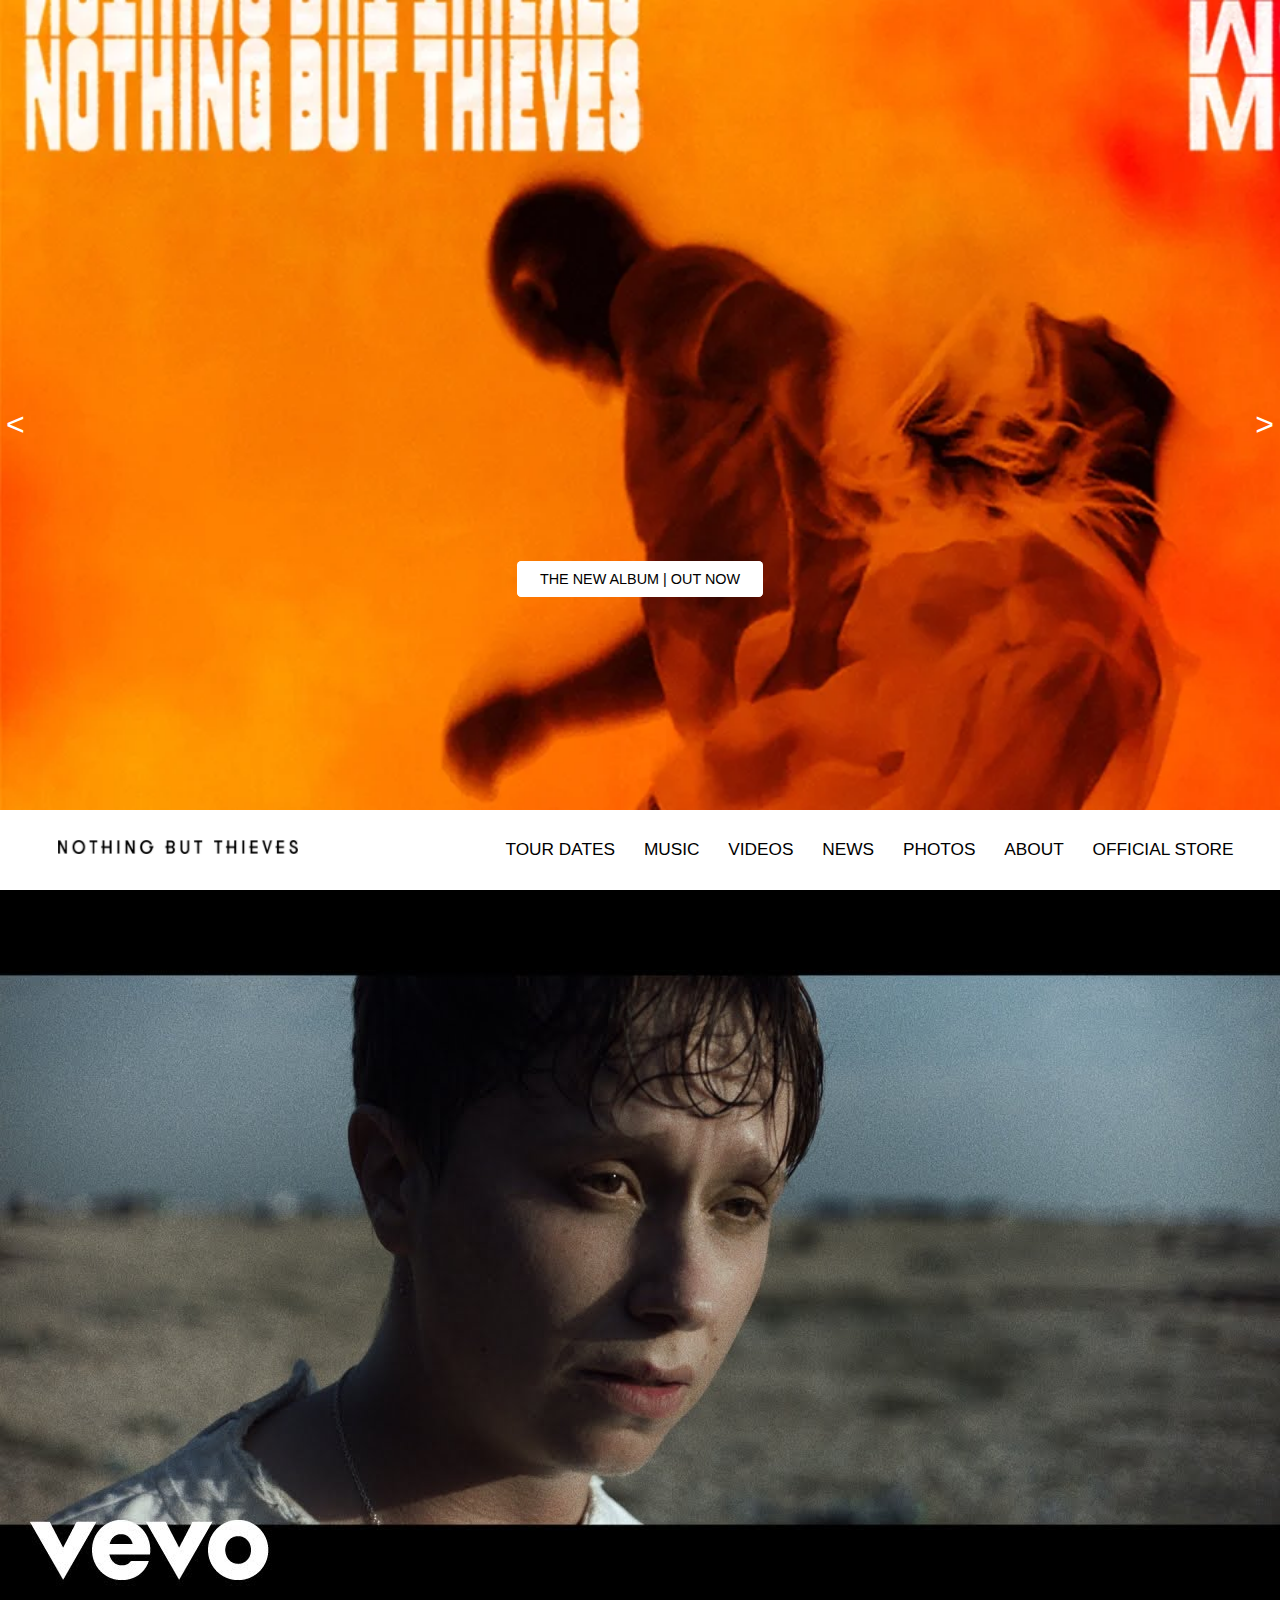
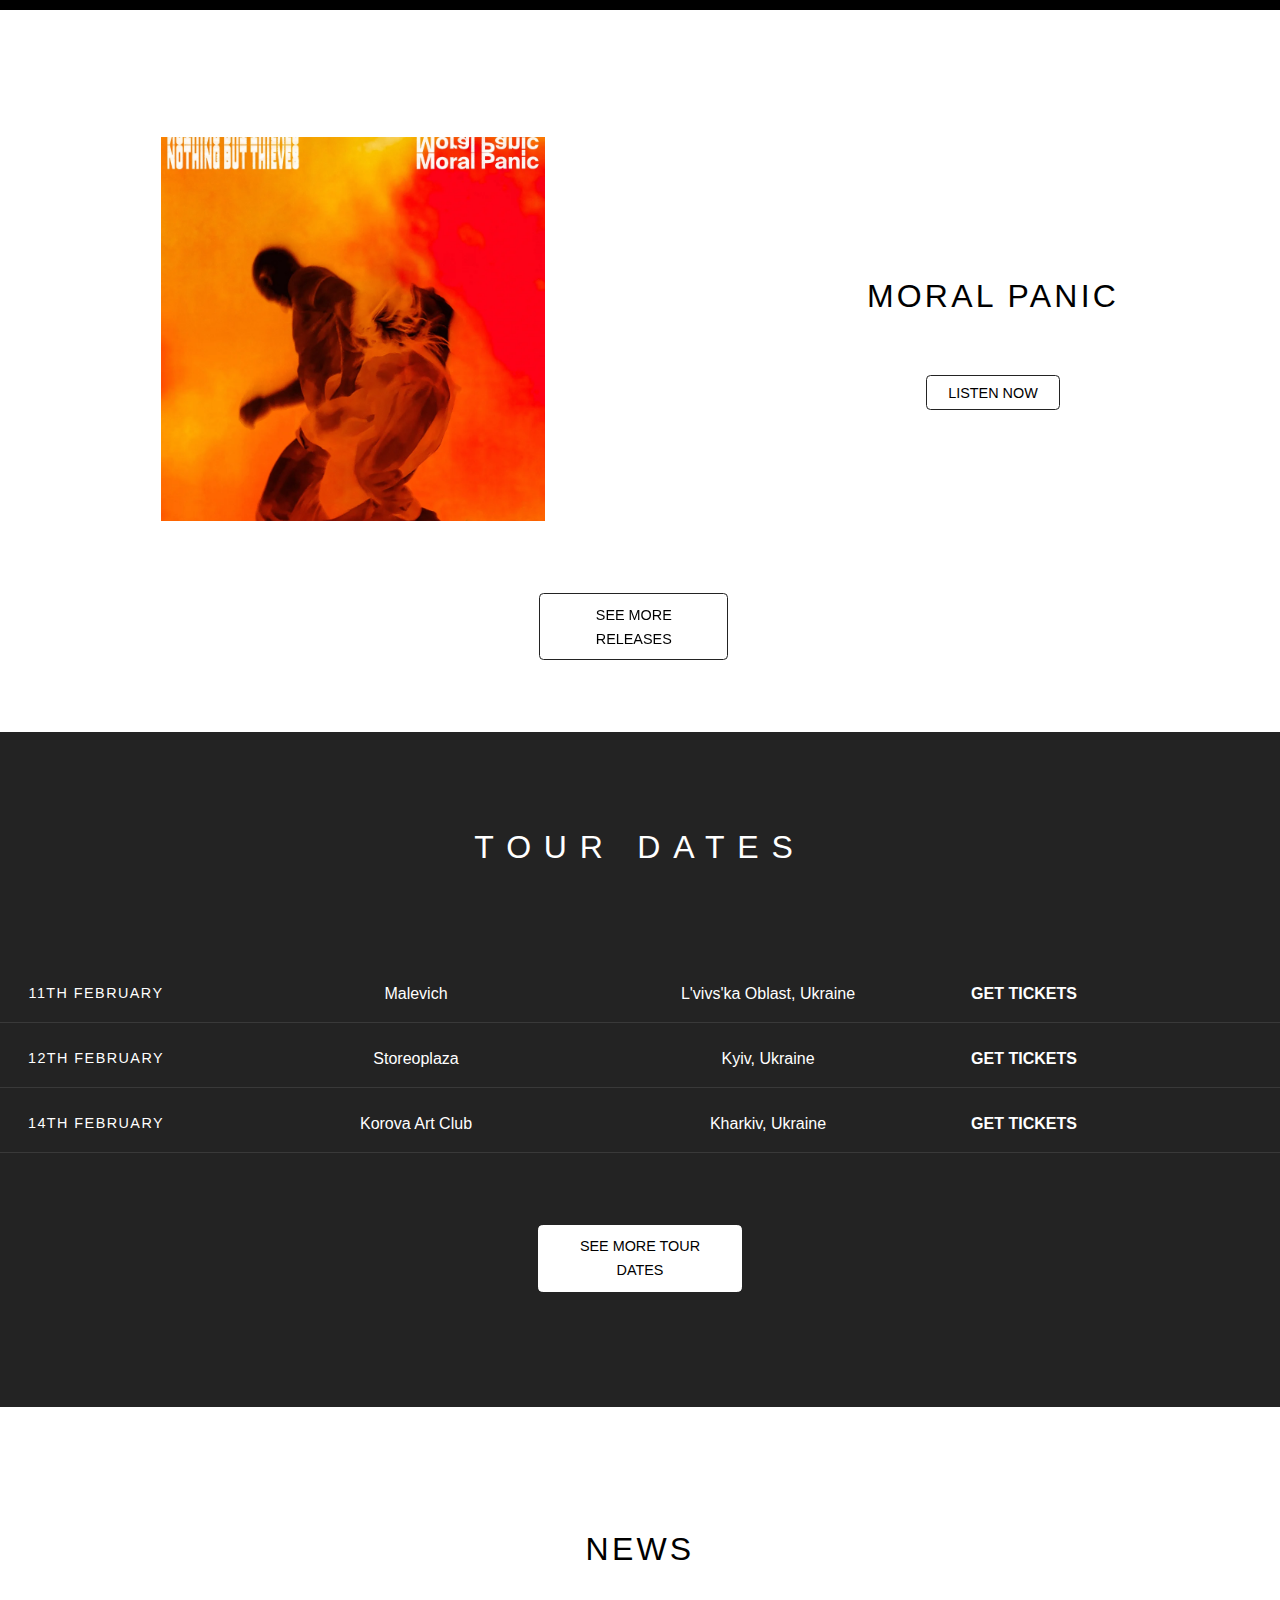
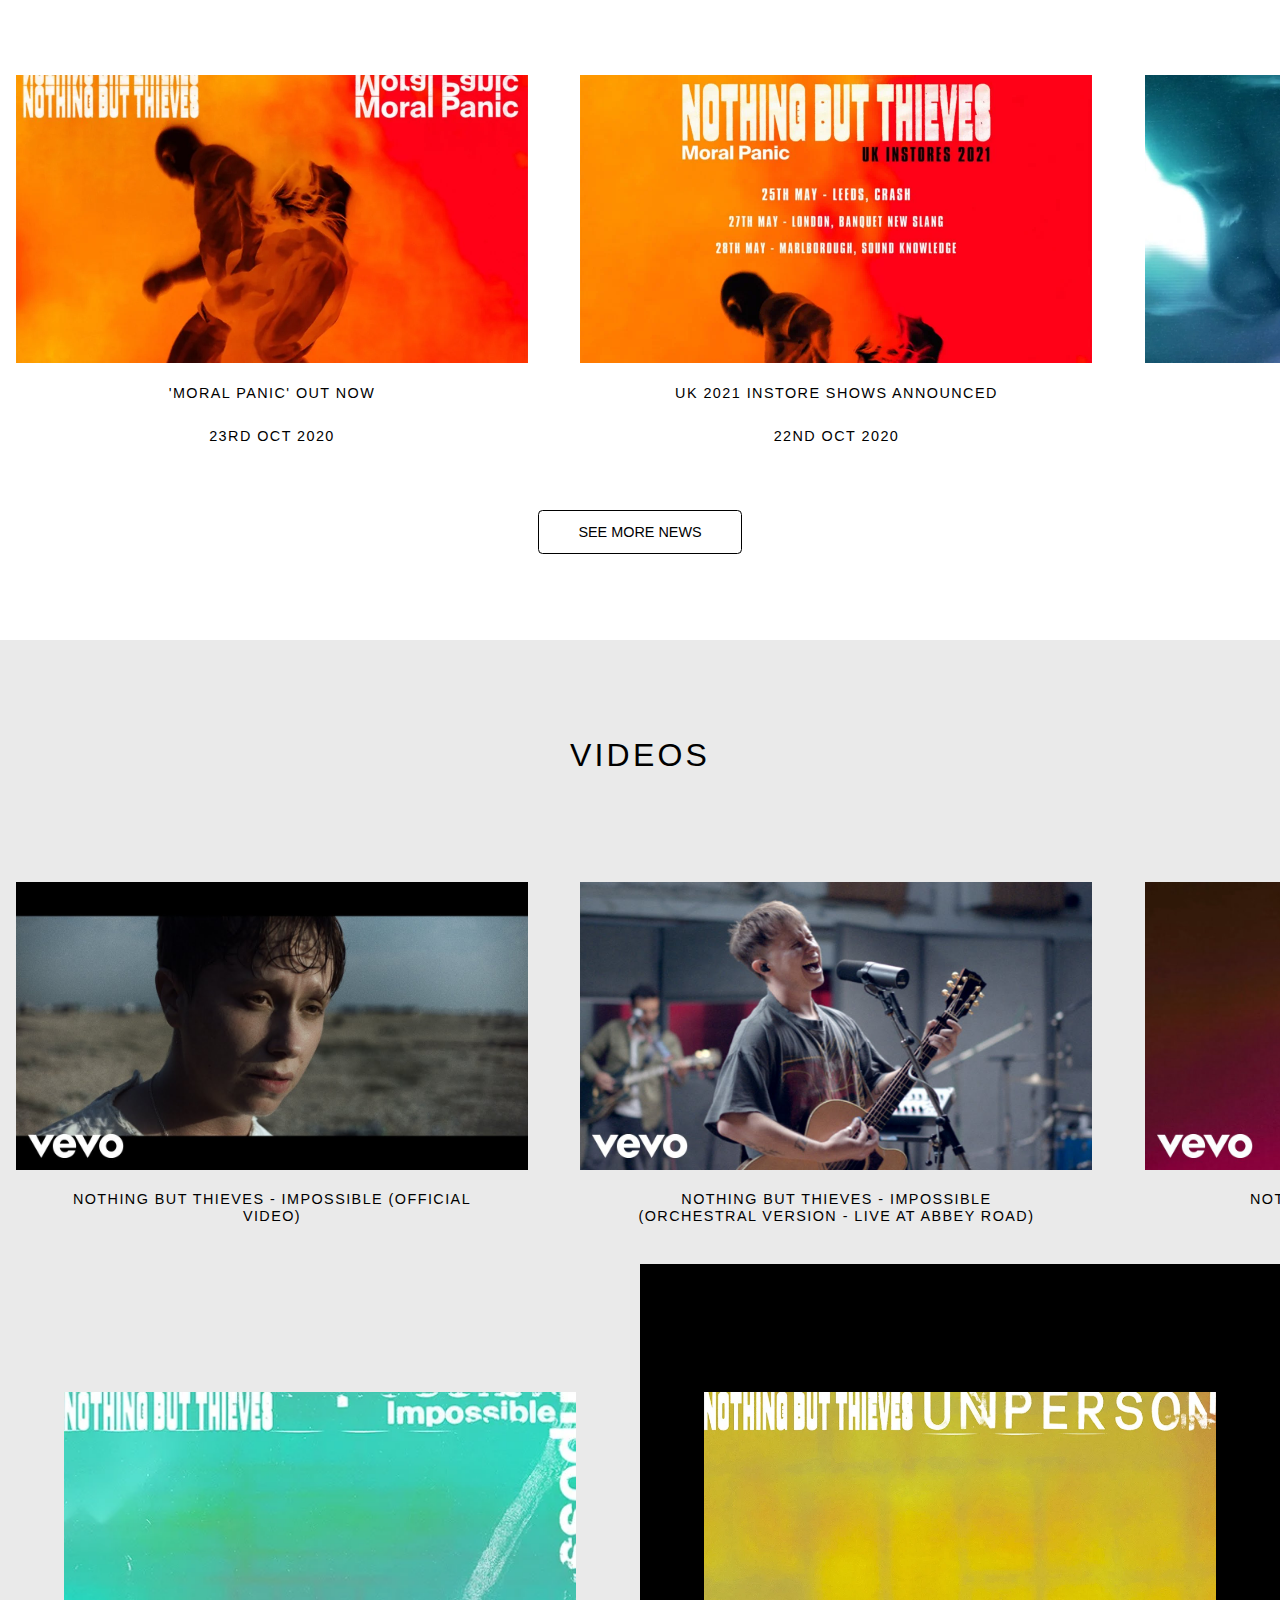
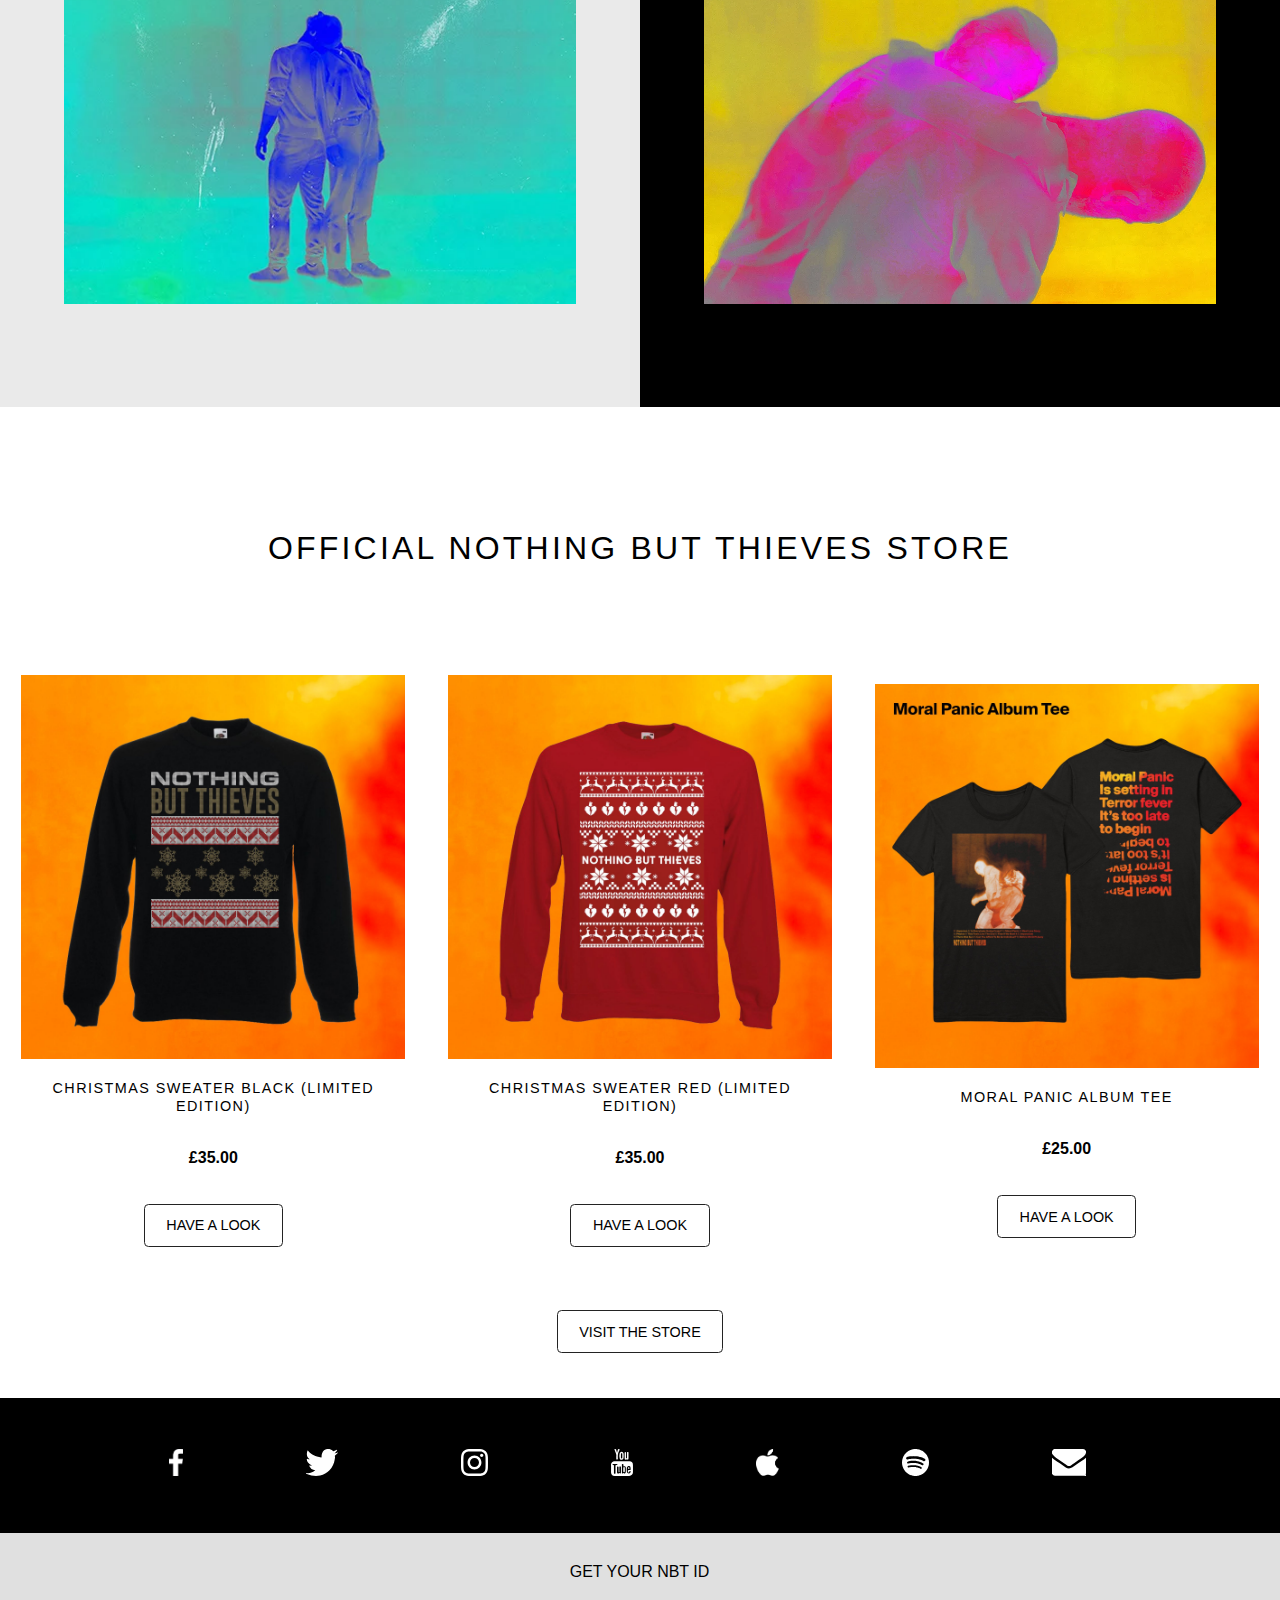
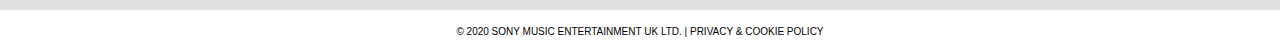
==== commit 898b3aa4: "Add files via upload" ====
--- a/index.html
+++ b/index.html
@@ -15,14 +15,14 @@
 <body>
 	<main id="homepagina">
 		<ul>
-			<button><</button>
-			<button>></button>
+			<button>&#60;</button>
+			<button>&#62;</button>
 			<li><a href="#">THE NEW ALBUM | OUT NOW</a></li>
 			<li><a href="#">LIVE AT THE WAREHOUSE TICKETS</a></li>
 			<li><a href="#">MORAL PANIC TOUR TICKETS</a></li>
 		</ul>
 		<header>
-			<a href="index.html"><img src="./images/logo.png" alt=""></a>
+			<a href="index.html"><img src="./images/logo.png" alt="Nothing But Thieves Logo"></a>
 			<nav>
 				<button></button>
 				<ul>
@@ -37,10 +37,10 @@
 			</nav>
 		</header>
 		<a href="#">
-			<img src="./images/video-img.jpg" alt="">
+			<img src="./images/video-img.jpg" alt="Link to video of song Impossible">
 		</a>
 		<article>
-			<img src="./images/moral-panic.webp" alt="">
+			<img src="./images/moral-panic.webp" alt="Album cover Moral Panic">
 				<div>
 					<h2 class="h2-home">MORAL PANIC</h2>
 						<a href="#">LISTEN NOW</a>
@@ -79,32 +79,32 @@
 			<h2 class="h2-home">NEWS</h2>
 				<div>
 					<article>
-						<img src="./images/news-moral-panic.webp" alt="">
+						<img src="./images/news-moral-panic.webp" alt="Album cover Moral Panic">
 							<h3>'MORAL PANIC' OUT NOW</h3>
 								<time datetime="2020-10-23">23RD OCT 2020</time>
 					</article>
 					<article>
-						<img src="./images/news-instore-shows.webp" alt="">
+						<img src="./images/news-instore-shows.webp" alt="Announcement dates instore shows">
 							<h3>UK 2021 INSTORE SHOWS ANNOUNCED</h3>
 								<time datetime="2020-10-22">22ND OCT 2020</time>
 					</article>
 					<article>
-						<img src="./images/news-phobia.webp" alt="">
+						<img src="./images/news-phobia.webp" alt="Cover song Phobia">
 							<h3>'PHOBIA' OUT NOW</h3>
 								<time datetime="2020-10-16">16TH OCT 2020</time>
 					</article>
 					<article>
-						<img src="./images/news-live.webp" alt="">
+						<img src="./images/news-live.webp" alt="Dates livestream shows">
 							<h3>'LIVE AT THE WAREHOUSE' LIVESTREAM SHOWS ON SALE NOW</h3>
 								<time datetime="2020-10-12">12TH OCT 2020</time>
 					</article>
 					<article>
-						<img src="./images/news-impossible.webp" alt="">
+						<img src="./images/news-impossible.webp" alt="Song Impossible (orchestral version - live at Abbey Road)">
 							<h3>IMPOSSIBLE (ORCHESTRAL VERSION - LIVE AT ABBEY ROAD)</h3>
 								<time datetime="2020-10-02">2ND OCT 2020</time>
 					</article>
 					<article>
-						<img src="./images/news-tour.webp" alt="">
+						<img src="./images/news-tour.webp" alt="Moral Panic tour 2021 dates">
 							<h3>THE MORAL PANIC TOUR 2021 - GENERAL SALE NOW ON</h3>
 								<time datetime="2020-09-18">18TH SEP 2020</time>
 					</article>
@@ -115,81 +115,81 @@
 			<h2 class="h2-home">VIDEOS</h2>
 				<div>
 					<article>
-						<img src="./images/video-img.jpg" alt="">
+						<img src="./images/video-img.jpg" alt="Nothing but thieves - Impossible (official video)">
 							<h3>NOTHING BUT THIEVES - IMPOSSIBLE (OFFICIAL VIDEO)</h3>
 					</article>
 					<article>
-						<img src="./images/videos-impossible.jpg" alt="">
+						<img src="./images/videos-impossible.jpg" alt="Nothing but thieves - Impossible (orchestral version - live at Abbey Road)">
 							<h3>NOTHING BUT THIEVES - IMPOSSIBLE (ORCHESTRAL VERSION - LIVE AT ABBEY ROAD)</h3>
 					</article>
 					<article>
-						<img src="./images/videos-unperson.jpg" alt="">
+						<img src="./images/videos-unperson.jpg" alt="Nothing but thieves - Unperson">
 							<h3>NOTHING BUT THIEVES - UNPERSON</h3>
 					</article>
 					<article>
-						<img src="./images/videos-real.jpg" alt="">
+						<img src="./images/videos-real.jpg" alt="Nothing but thieves - Real Love Song">
 							<h3>NOTHING BUT THIEVES - REAL LOVE SONG</h3>
 					</article>
 					<article>
-						<img src="./images/videos-is.jpg" alt="">
+						<img src="./images/videos-is.jpg" alt="Nothing but thieves - Is Everybody Going Crazy?">
 							<h3>NOTHING BUT THIEVES - IS EVERYBODY GOING CRAZY?</h3>
 					</article>
 					<article>
-						<img src="./images/videos-particles.jpg" alt="">
+						<img src="./images/videos-particles.jpg" alt="Nothing but thieves - Particles">
 							<h3>NOTHING BUT THIEVES - PARTICLES</h3>
 					</article>
 					<article>
-						<img src="./images/videos-sorry.jpg" alt="">
+						<img src="./images/videos-sorry.jpg" alt="Nothing but thieves - Sorry">
 							<h3>NOTHING BUT THIEVES - SORRY</h3>
 					</article>
 					<article>
-						<img src="./images/videos-amsterdam.jpg" alt="">
+						<img src="./images/videos-amsterdam.jpg" alt="Nothing but thieves - Amsterdam">
 							<h3>NOTHING BUT THIEVES - AMSTERDAM</h3>
 					</article>
 					<article>
-						<img src="./images/videos-im.jpg" alt="">
+						<img src="./images/videos-im.jpg" alt="Nothing but thieves - I'm Not Made By Design (Live At Brixton Academy)">
 							<h3>NOTHING BUT THIEVES - I'M NOT MADE BY DESIGN (LIVE AT BRIXTON ACADEMY)</h3>
 					</article>
 					<article>
-						<img src="./images/videos-forever.jpg" alt="">
+						<img src="./images/videos-forever.jpg" alt="Nothing but thieves - Forever & Ever More">
 							<h3>NOTHING BUT THIEVES - FOREVER & EVER MORE</h3>
 					</article>
 					<article>
-						<img src="./images/videos-amsterdam-live.jpg" alt="">
+						<img src="./images/videos-amsterdam-live.jpg" alt="Nothing but thieves - Amsterdam (Live At Dingwalls)">
 							<h3>NOTHING BUT THIEVES - AMSTERDAM (LIVE AT DINGWALLS)</h3>
 					</article>
 					<article>
-						<img src="./images/videos-excuse.jpg" alt="">
+						<img src="./images/videos-excuse.jpg" alt="Nothing but thieves - Excuse Me">
 							<h3>NOTHING BUT THIEVES - EXCUSE ME</h3>
 					</article>
 					<article>
-						<img src="./images/videos-if.jpg" alt="">
+						<img src="./images/videos-if.jpg" alt="Nothing but thieves - If I Get High">
 							<h3>NOTHING BUT THIEVES - IF I GET HIGH</h3>
 					</article>
 					<article>
-						<img src="./images/videos-trip.jpg" alt="">
+						<img src="./images/videos-trip.jpg" alt="Nothing but thieves - Trip Switch">
 							<h3>NOTHING BUT THIEVES - TRIP SWITCH</h3>
 					</article>
 					<article>
-						<img src="./images/videos-itch.jpg" alt="">
+						<img src="./images/videos-itch.jpg" alt="Nothing but thieves - Itch">
 							<h3>NOTHING BUT THIEVES - ITCH</h3>
 					</article>
 					<article>
-						<img src="./images/videos-ban.jpg" alt="">
+						<img src="./images/videos-ban.jpg" alt="Nothing but thieves - Ban All The Music">
 							<h3>NOTHING BUT THIEVES - BAN ALL THE MUSIC</h3>
 					</article>
 					<article>
-						<img src="./images/videos-graveyard.jpg" alt="">
+						<img src="./images/videos-graveyard.jpg" alt="Nothing but thieves - Graveyard Whistling">
 							<h3>NOTHING BUT THIEVES - GRAVEYARD WHISTLING</h3>
 					</article>
 				</div>
 		</section>
 		<div class="twee-images">
 			<div>
-				<img src="./images/img-impossible.webp" alt="">
+				<img src="./images/img-impossible.webp" alt="Song Cover Impossible">
 			</div>
 			<div>
-				<img src="./images/img-unperson.webp" alt="">
+				<img src="./images/img-unperson.webp" alt="Song Cover Unperson">
 			</div>
 		</div>
 		<section>
@@ -220,13 +220,13 @@
 	</main>
 	<footer>
 			<ul>
-				<li><img src="./images/SVG/facebook-logo.svg" alt=""></li>
-				<li><img src="./images/SVG/twitter-logo.svg" alt=""></li>
-				<li><img src="./images/instagram-logo.svg" alt=""></li>
-				<li><img src="./images/SVG/youtube-logo.svg" alt=""></li>
-				<li><img src="./images/SVG/apple-logo.svg" alt=""></li>
-				<li><img src="./images/SVG/spotify-logo.svg" alt=""></li>
-				<li><img src="./images/SVG/mail-logo.svg" alt=""></li>
+				<a href="#"><li><img src="./images/SVG/facebook-logo.svg" alt="Logo Facebook"></li></a>
+				<a href="#"><li><img src="./images/SVG/twitter-logo.svg" alt="Logo Twitter"></li></a>
+				<a href="#"><li><img src="./images/instagram-logo.svg" alt="Logo Instagram"></li></a>
+				<a href="#"><li><img src="./images/SVG/youtube-logo.svg" alt="Logo Youtube"></li></a>
+				<a href="#"><li><img src="./images/SVG/apple-logo.svg" alt="Logo Apple"></li></a>
+				<a href="#"><li><img src="./images/SVG/spotify-logo.svg" alt="Logo Spotify"></li></a>
+				<a href="#"><li><img src="./images/SVG/mail-logo.svg" alt="Logo Mail"></li></a>
 			</ul>
 		<a href="#">GET YOUR NBT ID</a>
 		<p>© 2020 SONY MUSIC ENTERTAINMENT UK LTD. | PRIVACY & COOKIE POLICY</p>
--- a/styles/style.css
+++ b/styles/style.css
@@ -16,15 +16,18 @@
   url("//db.onlinewebfonts.com/t/ab5835bc2eba54dbb5012336606a5edc.woff2") format("woff2"), 
   url("//db.onlinewebfonts.com/t/ab5835bc2eba54dbb5012336606a5edc.woff") format("woff"), 
   url("//db.onlinewebfonts.com/t/ab5835bc2eba54dbb5012336606a5edc.ttf") format("truetype"), 
-  url("//db.onlinewebfonts.com/t/ab5835bc2eba54dbb5012336606a5edc.svg#WoodfordBournePROW01-Rg") format("svg"); }
-
-  @font-face {font-family: "Woodford Bourne Thin"; 
-    src: url("//db.onlinewebfonts.com/t/a9fb206b2885ac22d2d6c9dc4a789ace.eot"); 
-    src: url("//db.onlinewebfonts.com/t/a9fb206b2885ac22d2d6c9dc4a789ace.eot?#iefix") format("embedded-opentype"), 
-    url("//db.onlinewebfonts.com/t/a9fb206b2885ac22d2d6c9dc4a789ace.woff2") format("woff2"), 
-    url("//db.onlinewebfonts.com/t/a9fb206b2885ac22d2d6c9dc4a789ace.woff") format("woff"), 
-    url("//db.onlinewebfonts.com/t/a9fb206b2885ac22d2d6c9dc4a789ace.ttf") format("truetype"), 
-    url("//db.onlinewebfonts.com/t/a9fb206b2885ac22d2d6c9dc4a789ace.svg#WoodfordBournePROW01-Light") format("svg"); }
+  url("//db.onlinewebfonts.com/t/ab5835bc2eba54dbb5012336606a5edc.svg#WoodfordBournePROW01-Rg") format("svg"); 
+}
+
+@font-face {
+  font-family: "Woodford Bourne Thin"; 
+  src: url("//db.onlinewebfonts.com/t/a9fb206b2885ac22d2d6c9dc4a789ace.eot"); 
+  src: url("//db.onlinewebfonts.com/t/a9fb206b2885ac22d2d6c9dc4a789ace.eot?#iefix") format("embedded-opentype"), 
+  url("//db.onlinewebfonts.com/t/a9fb206b2885ac22d2d6c9dc4a789ace.woff2") format("woff2"), 
+  url("//db.onlinewebfonts.com/t/a9fb206b2885ac22d2d6c9dc4a789ace.woff") format("woff"), 
+  url("//db.onlinewebfonts.com/t/a9fb206b2885ac22d2d6c9dc4a789ace.ttf") format("truetype"), 
+  url("//db.onlinewebfonts.com/t/a9fb206b2885ac22d2d6c9dc4a789ace.svg#WoodfordBournePROW01-Light") format("svg"); 
+}
 
 /*      einde font       */
 
@@ -93,12 +96,29 @@
   color: #695340;
 }
 
-#homepagina ul:nth-of-type(1) li a:hover, #homepagina article:nth-of-type(1) a:hover, #homepagina > a:nth-of-type(2):hover, 
-.tour-dates-more:hover, .link-more:hover, .listen-music:hover {
+header nav ul li:hover, #homepagina ul:nth-of-type(1) li a:hover, #homepagina article:nth-of-type(1) a:hover, #homepagina > a:nth-of-type(2):hover, 
+.tour-dates-more:hover, .link-more:hover, .listen-music:hover, button:hover {
   background: rgb(227, 67, 9); 
   color: white;
-  border: 0.01em solid transparent;
-  transition: ease-in-out .4s; 
+  border: none;
+  transition: ease-in-out .3s; 
+}
+
+header nav ul li:active, #homepagina ul:nth-of-type(1) li a:active, #homepagina article:nth-of-type(1) a:active, #homepagina > a:nth-of-type(2):active, 
+.tour-dates-more:active, .link-more:active, .listen-music:active {
+  background: rgb(222, 132, 100);
+  color: white;
+  border: 0.01em solid black;
+}
+
+header a:nth-of-type(1):focus, header nav ul li:focus, #homepagina ul:nth-of-type(1) li a:focus, #homepagina article:nth-of-type(1) a:focus, #homepagina > a:nth-of-type(2):focus, 
+.tour-dates-more:focus, .link-more:focus, .listen-music:focus, #homepagina section:nth-of-type(1) a ul:focus, #homepagina section:nth-of-type(1) a ul:focus, button:focus {
+  outline: none !important;
+  border: 0.3em solid darkred !important;
+}
+
+footer ul a li img:hover {
+  fill: rgb(227, 67, 9);
 }
 
 /*       einde body       */
@@ -113,7 +133,7 @@
   align-items: center;
   width: 100vw;
   background: white;
-  height: 9vh;
+  height: 5em;
 }
 
 header {
@@ -124,7 +144,7 @@
   align-items: center;
   width: 100vw;
   background: white;
-  height: 9vh;
+  height: 5em;
 }
 
 header img {
@@ -196,10 +216,6 @@
   right: 0;
   left: 0;
 }
-/* footer div {
-  background: #232323;
-  width: 100%;
-} */
 
 footer ul {
   background: black;
@@ -212,11 +228,15 @@
 }
 
 footer ul li {
-margin-right: 4em;
+  margin-right: 4em;
 }
 
 footer ul li img {
   height: 3vh;
+}
+
+footer ul a {
+  background: none;
 }
 
 footer a {
@@ -269,6 +289,46 @@
 }
 
 /*      slider      */
+#homepagina > ul:nth-of-type(1) li.klikt-rechts {
+  animation-name: slider-rechts;
+  animation-duration: .5s;
+}
+
+@keyframes slider-rechts {
+  0% {
+    transform: translateX(0);
+  }
+  33% {
+    transform: translateX(-100%);
+  }
+  66% {
+    transform: translateX(-200%);
+  }
+  99% {
+    transform: translateX(-300%);
+  }
+}
+
+@-webkit-keyframes slider-rechts {
+  0% {
+    transform: translateX(0);
+  }
+  33% {
+    transform: translateX(-100%);
+    background: url('../images/slider-2.webp');
+  }
+  66% {
+    transform: translateX(-200%);
+  }
+  99% {
+    transform: translateX(-300%);
+  }
+}
+
+#homepagina > ul:nth-of-type(1) button.klikt, #homepagina > ul:nth-of-type(2) button.klikt {
+  animation-name: pijltje-groter;
+  animation-duration: .5s;
+}
 
 @keyframes pijltje-groter {
   0% {
@@ -285,15 +345,6 @@
   100% {
     transform: scale(1);
   }
-}
-
-button:hover {
-  cursor: pointer;
-}
-
-#homepagina > ul:nth-of-type(1) button.klikt, #homepagina > ul:nth-of-type(2) button.klikt {
-  animation-name: pijltje-groter;
-  animation-duration: .5s;
 }
 
 #homepagina > ul:nth-of-type(1) button {
@@ -305,6 +356,27 @@
   font-size: 2em;
   appearance: none;
   outline: none;
+  animation-name: onthul-pijltje;
+  animation-duration: 2s;
+  animation-iteration-count: 1;
+}
+
+@keyframes onthul-pijltje {
+  0% {
+    opacity: 0;
+  }
+  90% {
+    opacity: 0.5;
+  }
+  95% {
+    opacity: 0.7;
+  }
+  97% {
+    opacity: 0.85;
+  }
+  100% {
+    opacity: 1;
+  }
 }
 
 #homepagina > ul:nth-of-type(1) button:nth-of-type(2) {
@@ -313,8 +385,8 @@
 }
 
 #homepagina > ul:nth-of-type(1) {
-  width: 100%;
-  overflow-x: scroll;
+  width: 300%;
+  overflow-x: hidden;
   white-space: nowrap;
   display: block;
   max-width: 100%;
@@ -324,12 +396,14 @@
 
 #homepagina > ul:nth-of-type(1) li {
   height: 90vh;
+  width: 100%;
   display: inline-block;
   margin: 0;
   vertical-align: top;
 /* Het element is uitgelijnd met de bovenkant van het hoogste element op de lijn 
 Bron:  https://www.w3schools.com/cssref/pr_pos_vertical-align.asp*/
   align-items: center;
+  background: url('../images/slider-3.webp');
 }
 
 #homepagina > ul:nth-of-type(1) li a {
@@ -635,7 +709,7 @@
   align-items: center;
 }
 
-#music-pagina > section:nth-of-type(2) article div {
+#music-pagina > section:nth-of-type(2) article div:nth-of-type(1) {
   display: flex;
   flex-direction: column;
   align-items: center;
@@ -644,13 +718,14 @@
 #music-pagina > section:nth-of-type(2) {
   background: rgb(234, 234, 234);
   text-align: center;
+  width: calc(100% -2rem);
 }
 
 #music-pagina > section:nth-of-type(2) img {
-  max-width: 80%;
-}
-
-#music-pagina > section:nth-of-type(2) article:last-of-type{
+  width: 80%;
+}
+
+#music-pagina > section:nth-of-type(2) article:last-of-type {
   border: none;
   margin-bottom: 0;
 }
@@ -670,6 +745,24 @@
   line-height: 1.22em;
 }
 
+#music-pagina section:nth-of-type(2) article div div {
+  flex-flow: row wrap !important;
+  align-content: space-between;
+  justify-content: center;
+  width: 180%;
+}
+
+#music-pagina section:nth-of-type(2) article div div a {
+  margin: 0.2em;
+  padding: 0.4375em 1.25em;
+  min-width: 20%;
+}
+
+#music-pagina section:nth-of-type(2) article div div a img {
+  margin-right: 0.5em;
+  width: 0.85vw;
+}
+
 /*      einde music pagina albums onder elkaar       */
 
 @media (max-width: 991px) {
@@ -772,8 +865,27 @@
 
   /*      music pagina albums onder elkaar      */
 
-  #music-pagina section:nth-of-type(2) img {
+  #music-pagina section:nth-of-type(2) > img {
     min-width: 50vw;
+  }
+
+  #music-pagina section:nth-of-type(2) article div div {
+    width: 100%;
+    flex-flow: row wrap !important;
+    align-content: space-between;
+    justify-content: center;
+    margin-bottom: 5em;
+  }
+
+  #music-pagina section:nth-of-type(2) article div div a {
+    min-width: 50%;
+    padding: 0.5em 0.05em;
+    margin: 0.5em 0;
+  }
+  
+  #music-pagina section:nth-of-type(2) article div div a img {
+    margin-right: 0.5em;
+    width: 0.8em;
   }
 
   /*      einde music pagina albums onder elkaar      */
@@ -822,17 +934,6 @@
     padding: 1em;
   }
 
-  nav ul li:hover {
-    background: rgb(227, 67, 9);
-    border: none;
-    transition: ease 0.2s;
-  }
-
-  nav ul li a:hover {
-    color: white;
-    border: none;
-  }
-
   /* codepen Mediaqueries oefening 3 geraadpleegd voor de nav */
   /*      einde nav       */
 
@@ -972,10 +1073,6 @@
   .twee-images div:nth-of-type(2) img {
     margin: 8em 2em 6em 2em;
   }
-  /* .twee-images img {
-    width: 60%;
-    margin: 6em 2em 6em 2em;
-  } */
 
   /*      einde homepagina 2 afbeeldingen       */
 
@@ -1022,7 +1119,6 @@
   }
 
   #music-pagina section:nth-of-type(2) article {
-    width: 100%;
     justify-content: space-around;
     align-content: center;
     align-items: center;
@@ -1035,8 +1131,7 @@
   }
 
   #music-pagina section:nth-of-type(2) article div {
-    max-width: 18%;
-    min-width: 18%;
+    width: 20%;
   }
 
   /*      einde music pagina albums onder elkaar      */
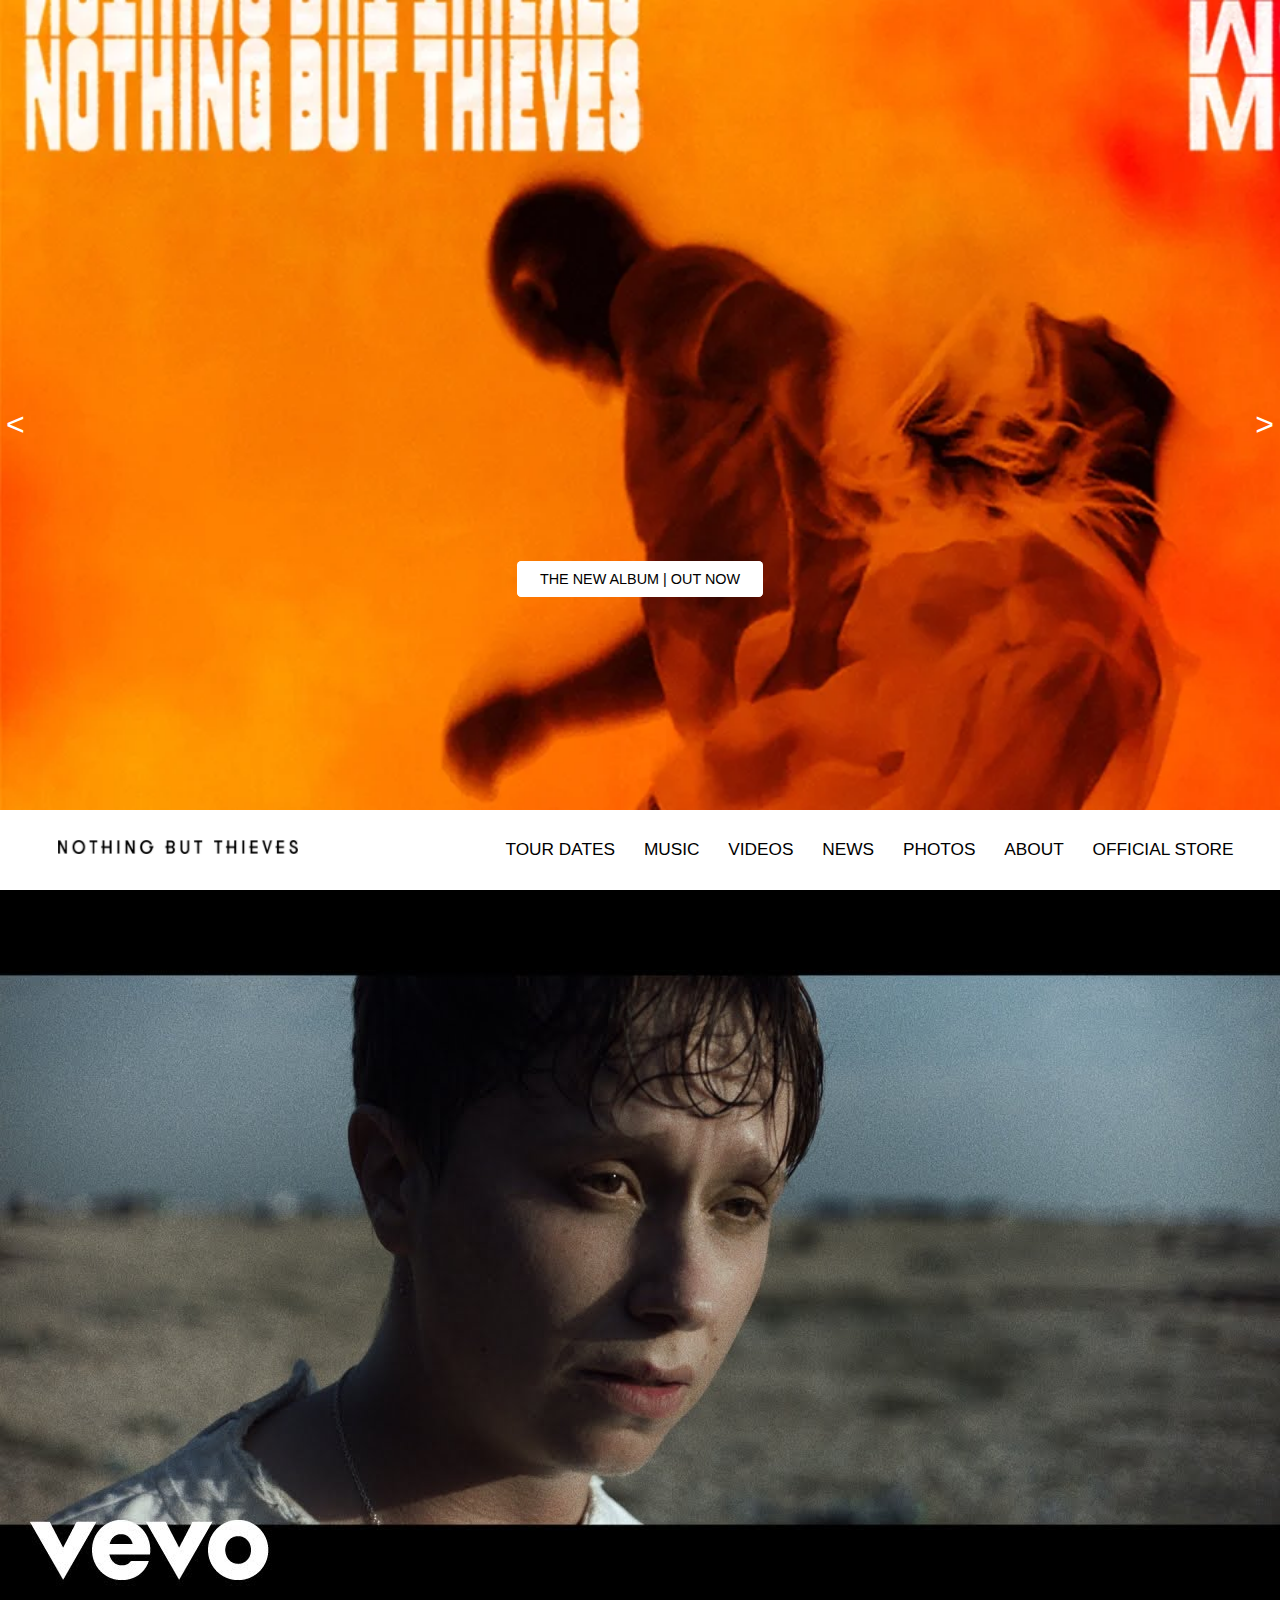
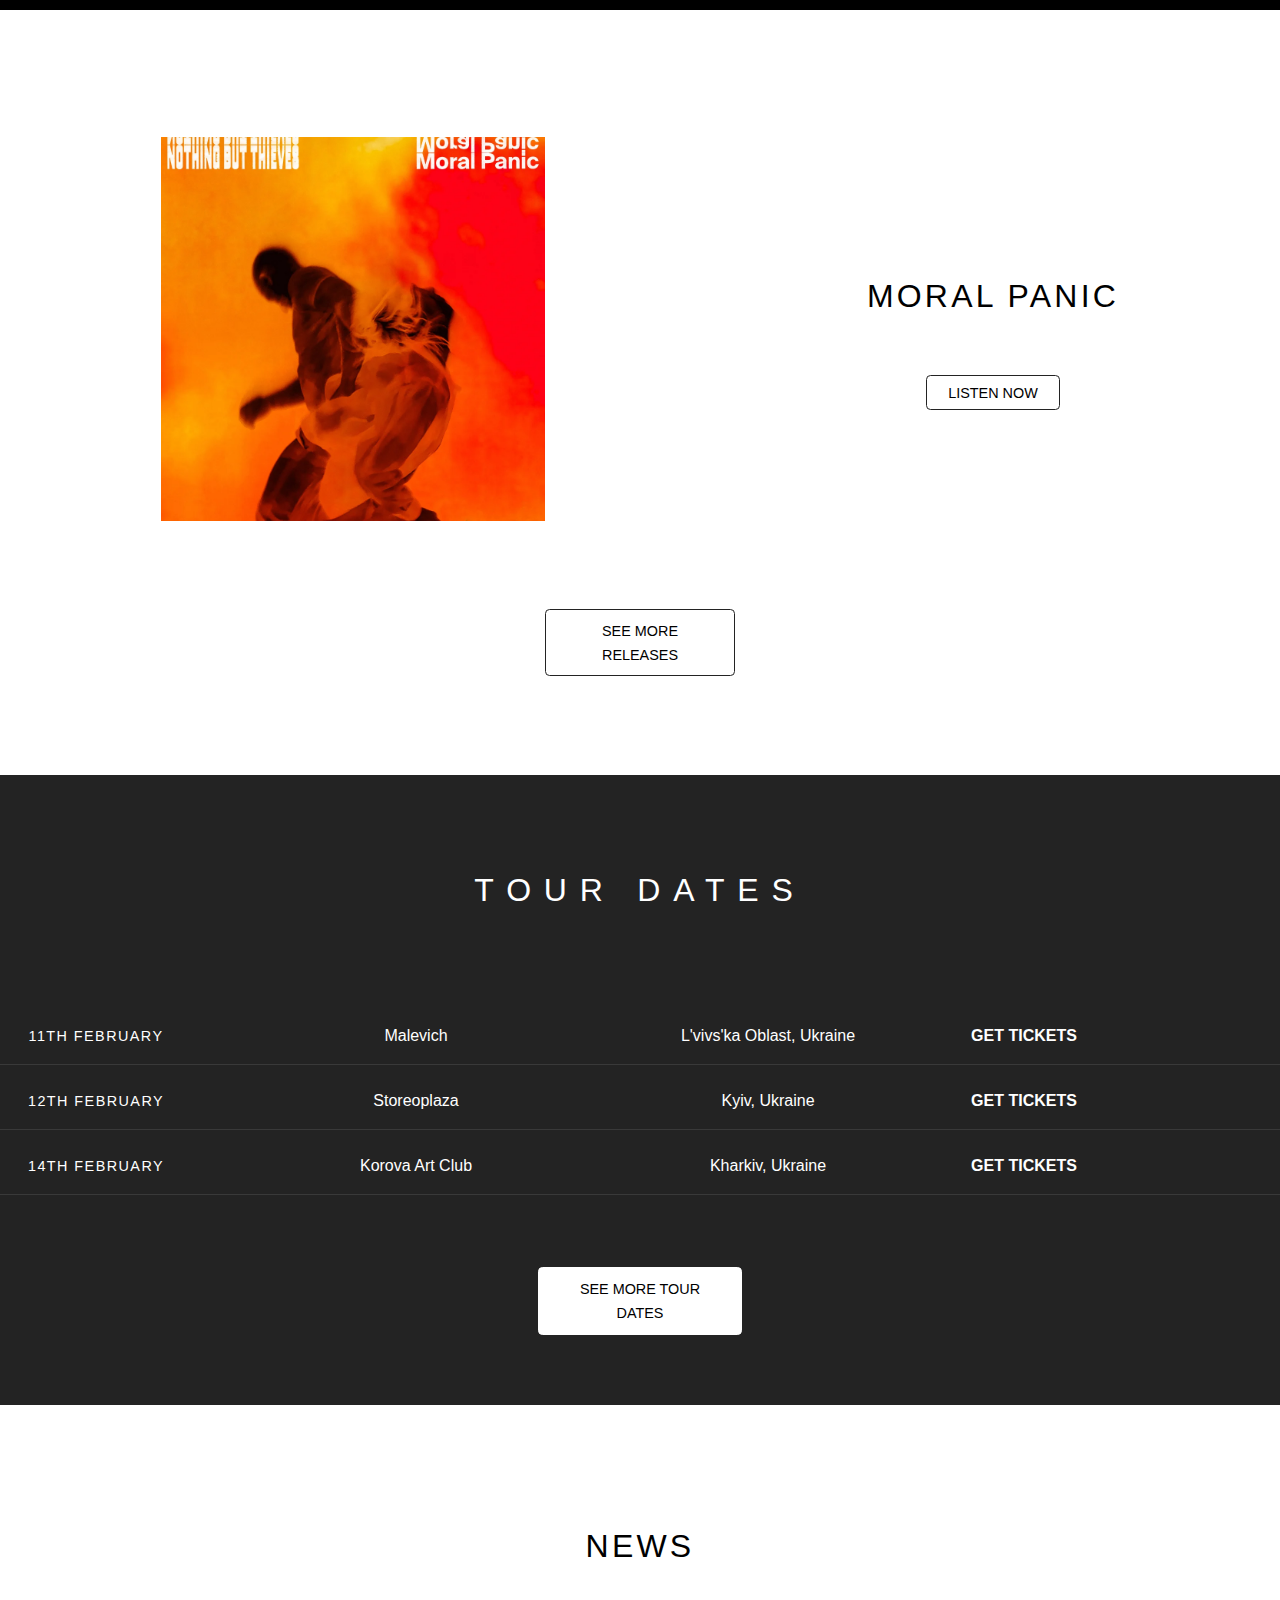
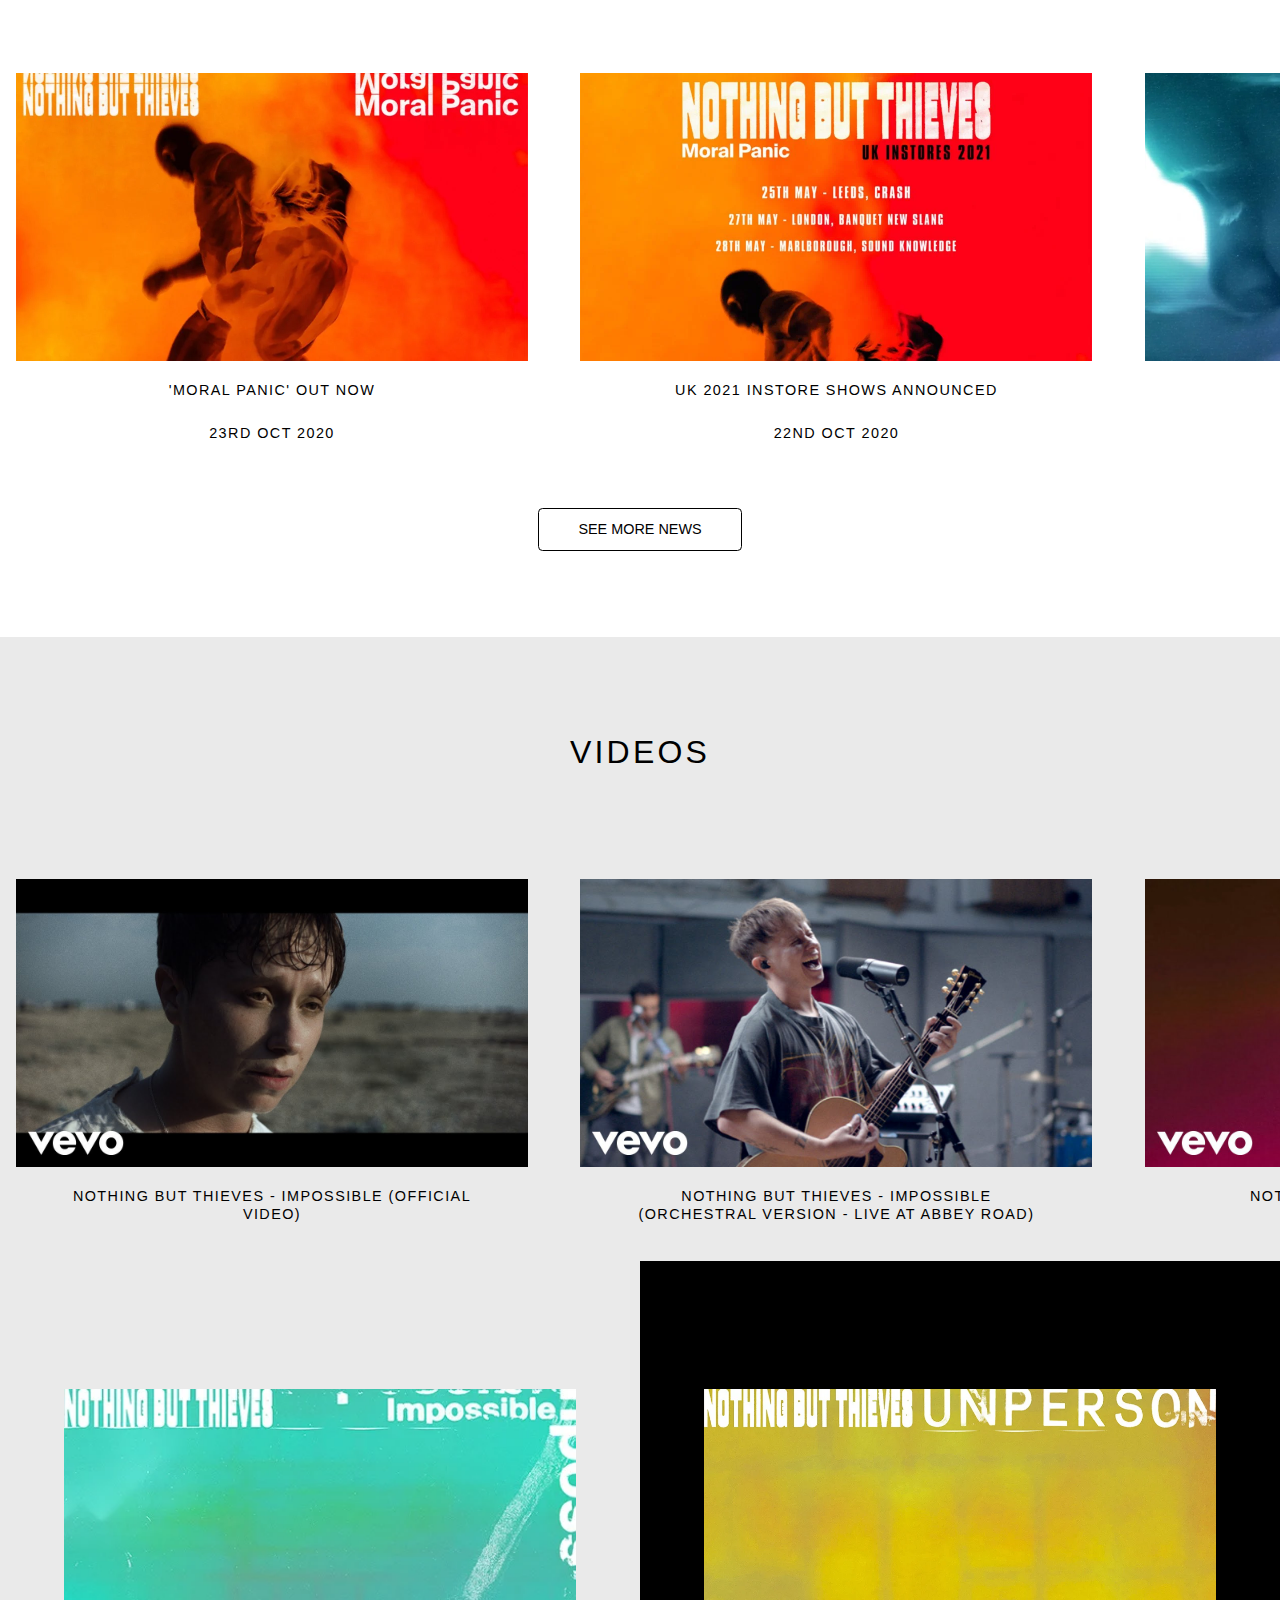
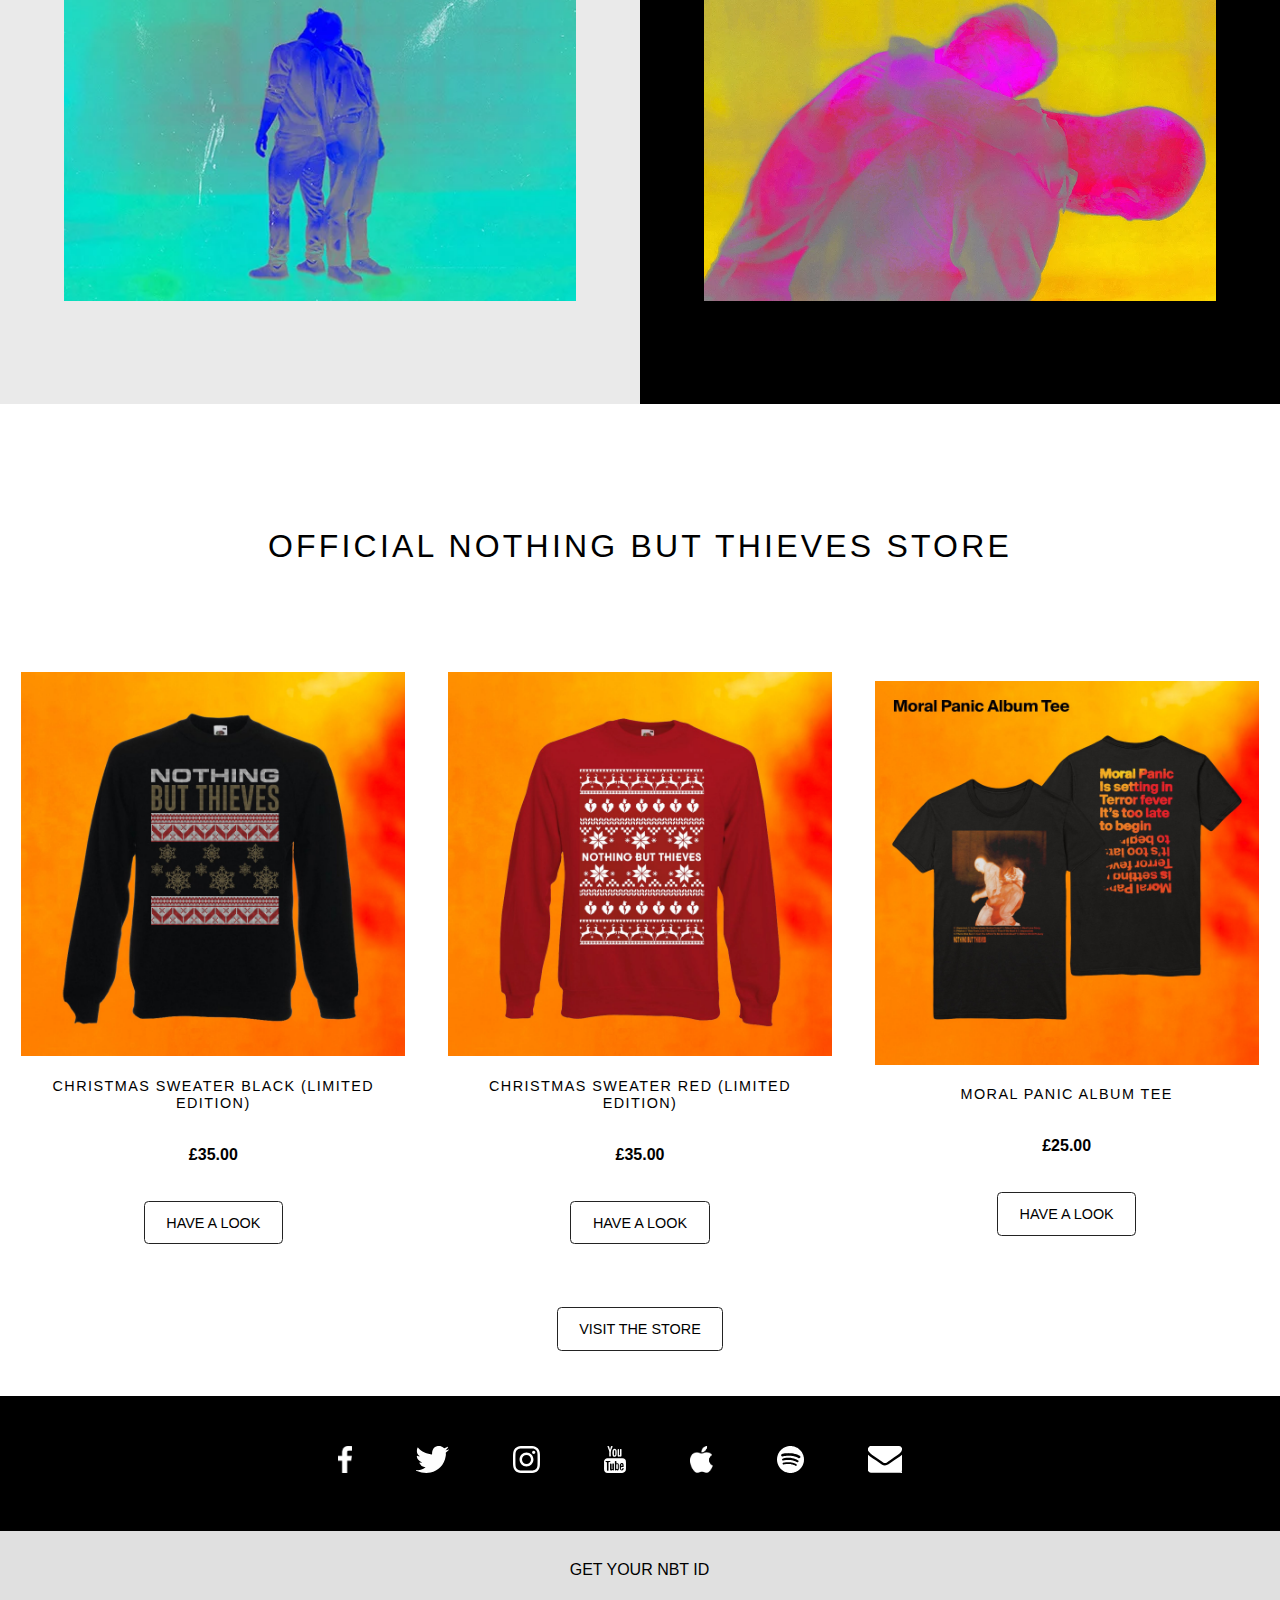
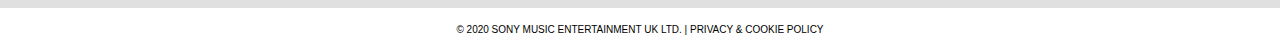
==== commit 26220b07: "Add files via upload" ====
--- a/index.html
+++ b/index.html
@@ -216,6 +216,7 @@
 				</ul>
 			<a class="link-more" href="#">VISIT THE STORE</a>
 		</section>
+		<button id="top">Back to top</button>
 		<script src="./scripts/script.js"></script>
 	</main>
 	<footer>
--- a/styles/style.css
+++ b/styles/style.css
@@ -57,6 +57,12 @@
   background: white;
 }
 
+:root {
+  --brownred: #e34309;
+  --lightgrey: #eaeaea;
+}
+/*    deze bron geraadpleegd om css variabelen te kunnen gebruiken: https://www.w3schools.com/css/css3_variables.asp    */
+
 a {
   text-decoration: none;
   color: black;
@@ -97,28 +103,42 @@
 }
 
 header nav ul li:hover, #homepagina ul:nth-of-type(1) li a:hover, #homepagina article:nth-of-type(1) a:hover, #homepagina > a:nth-of-type(2):hover, 
-.tour-dates-more:hover, .link-more:hover, .listen-music:hover, button:hover {
-  background: rgb(227, 67, 9); 
+.tour-dates-more:hover, .link-more:hover, .listen-music:hover, #homepagina section:nth-of-type(1) a ul:hover, #homepagina section:nth-of-type(1) a ul:hover, #homepagina ul button:hover,
+footer ul li img:hover, footer > a:hover, #top:hover{
+  background: var(--brownred);
   color: white;
   border: none;
   transition: ease-in-out .3s; 
-}
-
-header nav ul li:active, #homepagina ul:nth-of-type(1) li a:active, #homepagina article:nth-of-type(1) a:active, #homepagina > a:nth-of-type(2):active, 
-.tour-dates-more:active, .link-more:active, .listen-music:active {
-  background: rgb(222, 132, 100);
+  cursor: pointer;
+}
+
+header a:nth-of-type(1):active, header nav ul li:active, #homepagina ul:nth-of-type(1) li a:active, #homepagina article:nth-of-type(1) a:active, #homepagina > a:nth-of-type(2):active, 
+.tour-dates-more:active, .link-more:active, .listen-music:active, #homepagina section:nth-of-type(1) a ul:active, #homepagina section:nth-of-type(1) a ul:active, #homepagina ul button:active,
+footer ul li img:active, footer > a:active  {
+  background: #de8564;
   color: white;
-  border: 0.01em solid black;
+  outline: none;
+  border: none;
 }
 
 header a:nth-of-type(1):focus, header nav ul li:focus, #homepagina ul:nth-of-type(1) li a:focus, #homepagina article:nth-of-type(1) a:focus, #homepagina > a:nth-of-type(2):focus, 
-.tour-dates-more:focus, .link-more:focus, .listen-music:focus, #homepagina section:nth-of-type(1) a ul:focus, #homepagina section:nth-of-type(1) a ul:focus, button:focus {
+.tour-dates-more:focus, .link-more:focus, .listen-music:focus, #homepagina section:nth-of-type(1) a ul:focus, #homepagina section:nth-of-type(1) a ul:focus, #homepagina ul button:focus,
+footer ul li img:focus, footer > a:focus {
   outline: none !important;
   border: 0.3em solid darkred !important;
 }
 
-footer ul a li img:hover {
-  fill: rgb(227, 67, 9);
+#top {
+  display: none;
+  position: fixed;
+  bottom: 1em;
+  right: 1em;
+  border: none;
+  color: white;
+  background: var(--brownred);
+  padding: 0.5em;
+  font-family: 'Woodford Bourne', sans-serif;
+  font-size: 1em;
 }
 
 /*       einde body       */
@@ -176,6 +196,7 @@
   background-repeat: no-repeat;
   border: none;
   appearance: none;
+  outline: none;
   cursor: pointer;
   position: fixed;
   top: 2vh;
@@ -183,6 +204,7 @@
   height: 5vh;
   width: 10vw;
   z-index: 1;
+  transition-duration: 0.3s;
 }
 
 nav a {
@@ -201,6 +223,7 @@
 
 nav.toonNav button {
   background-image: url('../images/SVG/Kruis.svg');
+  transition-duration: 0.3s;
 }
 
 /* codepen Mediaqueries oefening 3 geraadpleegd voor de nav */
@@ -225,13 +248,14 @@
   height: 15vh;
   max-width: 100%;
   margin: 0;
-}
-
-footer ul li {
+  padding-left: 1.5em;
+}
+
+footer ul a li {
   margin-right: 4em;
 }
 
-footer ul li img {
+footer ul a li img {
   height: 3vh;
 }
 
@@ -239,14 +263,14 @@
   background: none;
 }
 
-footer a {
+footer > a {
   background: #e0e0e0;
   max-width: 100%;
   text-align: center;
   display: flex;
   justify-content: center;
   align-items: center;
-  padding: 27px 30px 26px 29px;
+  padding: 1.6875em 1.875em 1.625em 1.8125em;
   font-size: 1em;
   font-style: normal;
   font-weight: 400;
@@ -289,12 +313,28 @@
 }
 
 /*      slider      */
-#homepagina > ul:nth-of-type(1) li.klikt-rechts {
-  animation-name: slider-rechts;
+/* #homepagina > ul:nth-of-type(1) li.klikt-rechts {
+  animation: slider-rechts;
   animation-duration: .5s;
-}
-
-@keyframes slider-rechts {
+  animation-fill-mode: forwards;
+} */
+
+/* @keyframes slider-rechts {
+  0% {
+    background-image: url(../images/slider-2.webp);
+  }
+  33% {
+    background-image: url(../images/slider-3.webp);
+  }
+  66% {
+    background-image: url(../images/slider-1.webp);
+  }
+  99% {
+    background-image: url(../images/slider-2.webp);
+  }
+} */
+
+/* @keyframes slider-rechts {
   0% {
     transform: translateX(0);
   }
@@ -307,23 +347,11 @@
   99% {
     transform: translateX(-300%);
   }
-}
-
-@-webkit-keyframes slider-rechts {
-  0% {
-    transform: translateX(0);
-  }
-  33% {
-    transform: translateX(-100%);
-    background: url('../images/slider-2.webp');
-  }
-  66% {
-    transform: translateX(-200%);
-  }
-  99% {
-    transform: translateX(-300%);
-  }
-}
+} */
+
+/*    Code wat ik geprobeerd heb om de slider werkend te krijgen    */
+
+
 
 #homepagina > ul:nth-of-type(1) button.klikt, #homepagina > ul:nth-of-type(2) button.klikt {
   animation-name: pijltje-groter;
@@ -347,7 +375,7 @@
   }
 }
 
-#homepagina > ul:nth-of-type(1) button {
+#homepagina > ul:nth-of-type(1) button, #homepagina > ul:nth-of-type(1) li a {
   position: absolute;
   top: 45vh;
   background: none;
@@ -365,13 +393,16 @@
   0% {
     opacity: 0;
   }
+  80% {
+    opacity: 0.5;
+  }
+  85% {
+    opacity: 0.6;
+  }
   90% {
-    opacity: 0.5;
+    opacity: 0.7;
   }
   95% {
-    opacity: 0.7;
-  }
-  97% {
     opacity: 0.85;
   }
   100% {
@@ -386,7 +417,7 @@
 
 #homepagina > ul:nth-of-type(1) {
   width: 300%;
-  overflow-x: hidden;
+  overflow-x: scroll;
   white-space: nowrap;
   display: block;
   max-width: 100%;
@@ -481,9 +512,7 @@
   border-radius: 0.3125em;
   padding: 0.6em 1.5em;
   font-size: 0.9em;
-  display: block;
-  position: relative;
-  left: 25vw;
+  display: inline-block;
   margin: 5em 0;
   width: 10em;
 }
@@ -542,6 +571,7 @@
 
 #homepagina > section:nth-of-type(2) div, #homepagina > section:nth-of-type(3) div {
   overflow-x: scroll;
+  overflow-y: hidden;
   white-space: nowrap;
   display: block;
   flex-direction: column;
@@ -551,7 +581,7 @@
 }
 
 #homepagina > section:nth-of-type(3) {
-  background: rgb(234, 234, 234);
+  background: var(--lightgrey);
 }
 
 #homepagina > section:nth-of-type(3) div article {
@@ -586,7 +616,7 @@
 }
 
 .twee-images div:nth-of-type(1) {
-  background: rgb(234, 234, 234);
+  background: var(--lightgrey);
   width: 100%;
 }
 
@@ -604,6 +634,8 @@
   margin: 6em 2em 6em 2em;
   width: 80%;
 }
+
+
 
 /*       einde homepagina 2 afbeeldingen       */
 
@@ -654,7 +686,7 @@
 }
 
 #music-pagina section:nth-of-type(1) {
-  background: rgb(234, 234, 234);
+  background: var(--lightgrey);
   text-align: center;
 }
 
@@ -716,7 +748,7 @@
 }
 
 #music-pagina > section:nth-of-type(2) {
-  background: rgb(234, 234, 234);
+  background: var(--lightgrey);
   text-align: center;
   width: calc(100% -2rem);
 }
@@ -731,7 +763,7 @@
 }
 
 #music-pagina section {
-  background: rgb(234, 234, 234);
+  background: var(--lightgrey);
   display: block;
 }
 
@@ -781,7 +813,7 @@
   }
 
   nav ul li a.selected {
-    color: rgb(227, 67, 9);
+    color: var(--brownred);
   }
 
   /*      einde homepagina header       */
@@ -808,7 +840,7 @@
   #homepagina > section:nth-of-type(1) {
     display: flex;
     flex-direction: column;
-    height: 110vh;
+    height: 100%;
   }
 
   #homepagina > section:nth-of-type(1) ul {
@@ -823,7 +855,11 @@
     justify-content: center;
     align-content: center;
     align-items: center;
-    margin: auto; 
+    font-family: 'Woodford Bourne Thin', sans-serif;
+    font-size: 0.9em;
+    border: solid 0.0625em white;
+    color: black;
+    margin: 3em auto; 
     max-width: 11em;
   }
 
@@ -892,7 +928,7 @@
 
   /* footer  */
 
-  footer ul li {
+  footer ul a li {
     margin-right: 2em;
     }
 
@@ -989,7 +1025,7 @@
   }
 
   #homepagina > a:nth-of-type(2) {
-    display: block;
+    display: inline-block;
     left: calc(50% - 7em);
   }
 
@@ -1000,7 +1036,7 @@
   #homepagina > section:nth-of-type(1) {
     background: #232323;
     color: white;
-    height: 75vh;
+    height: 70vh;
   }
 
   #homepagina > section:nth-of-type(1) h2 {
